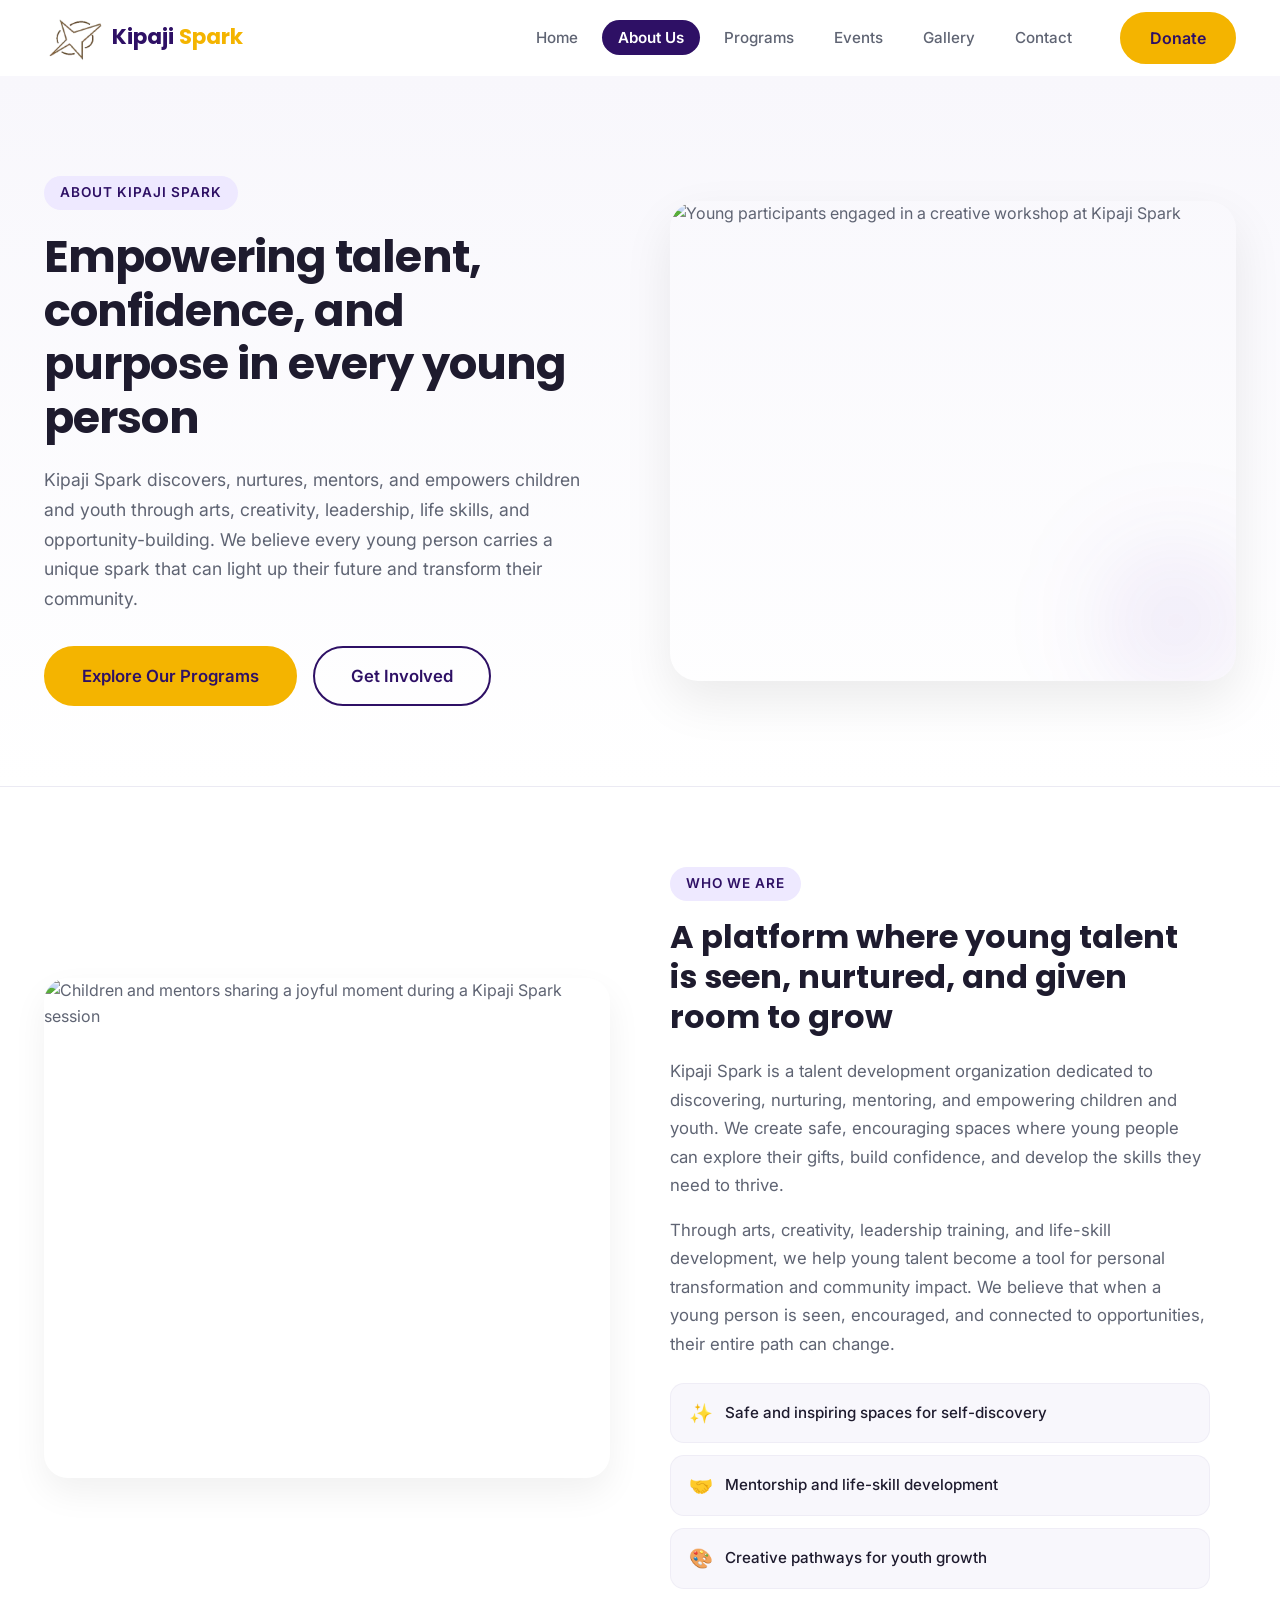
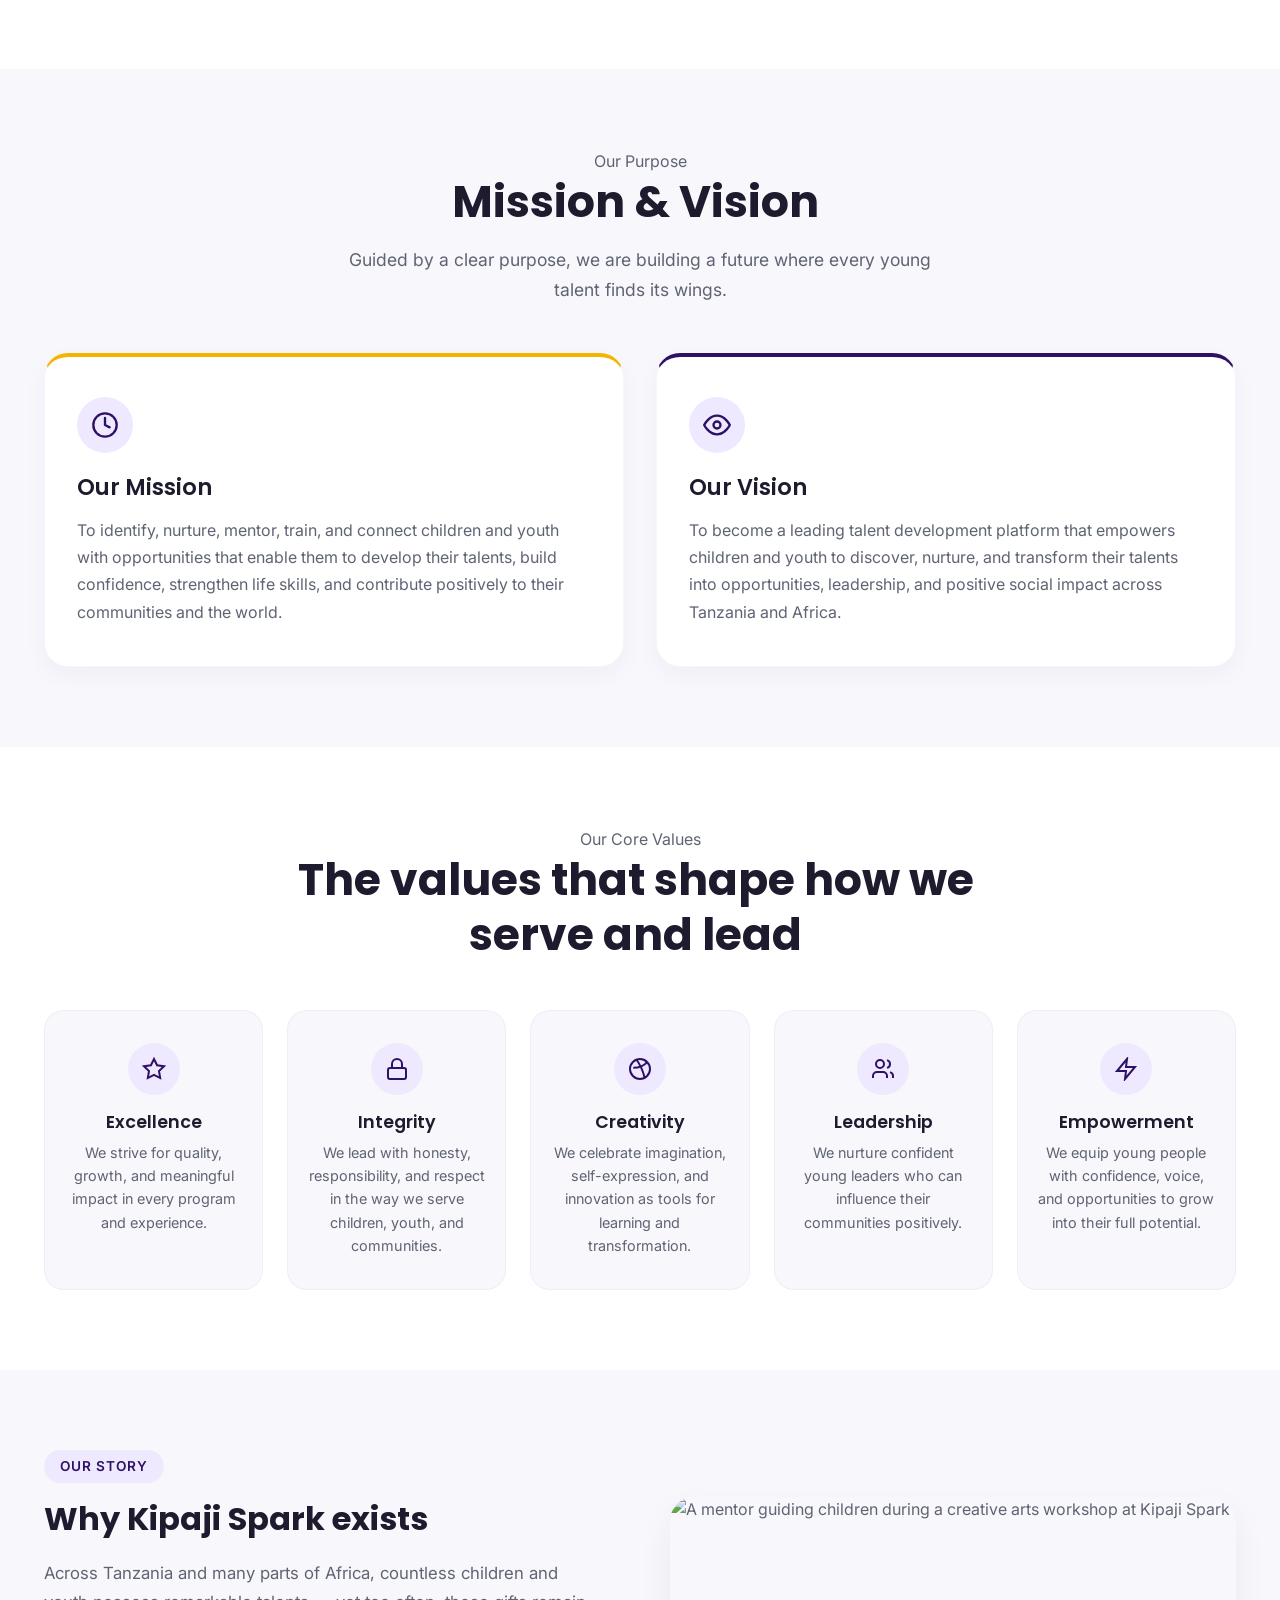
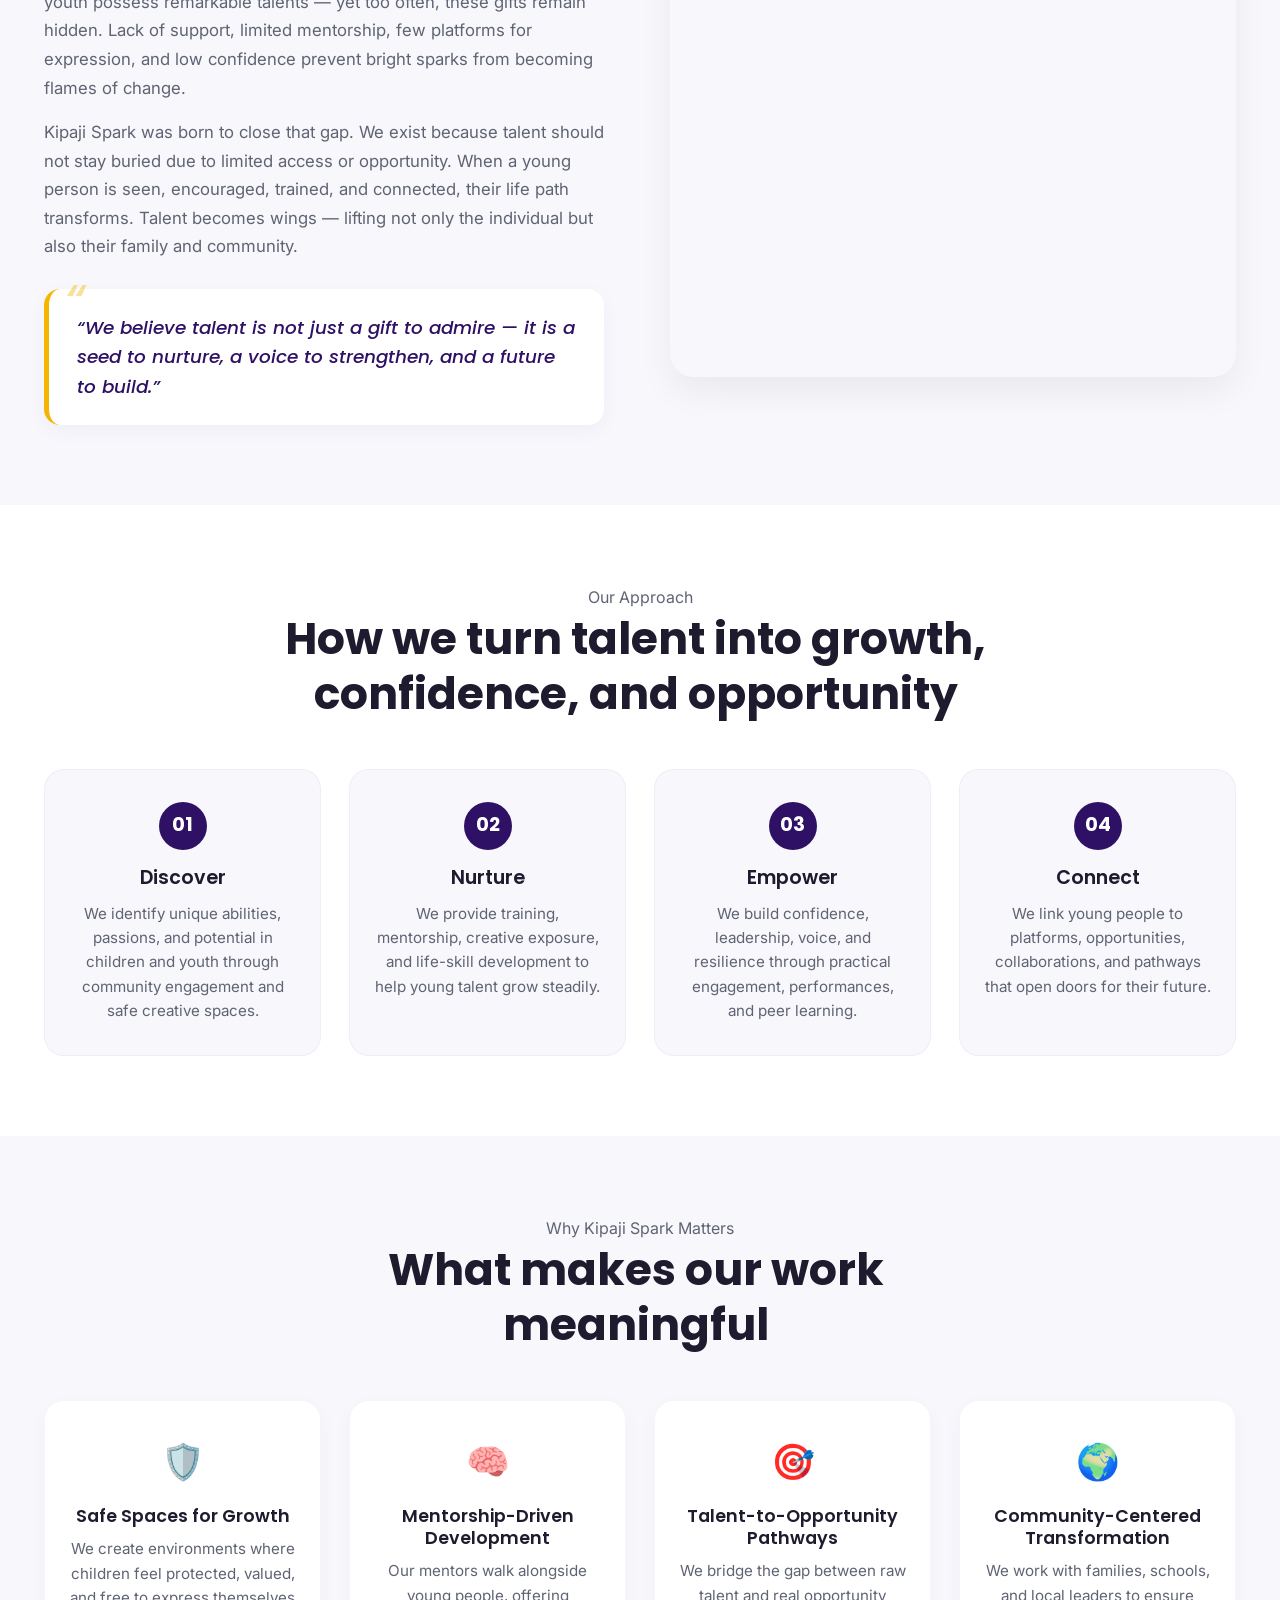
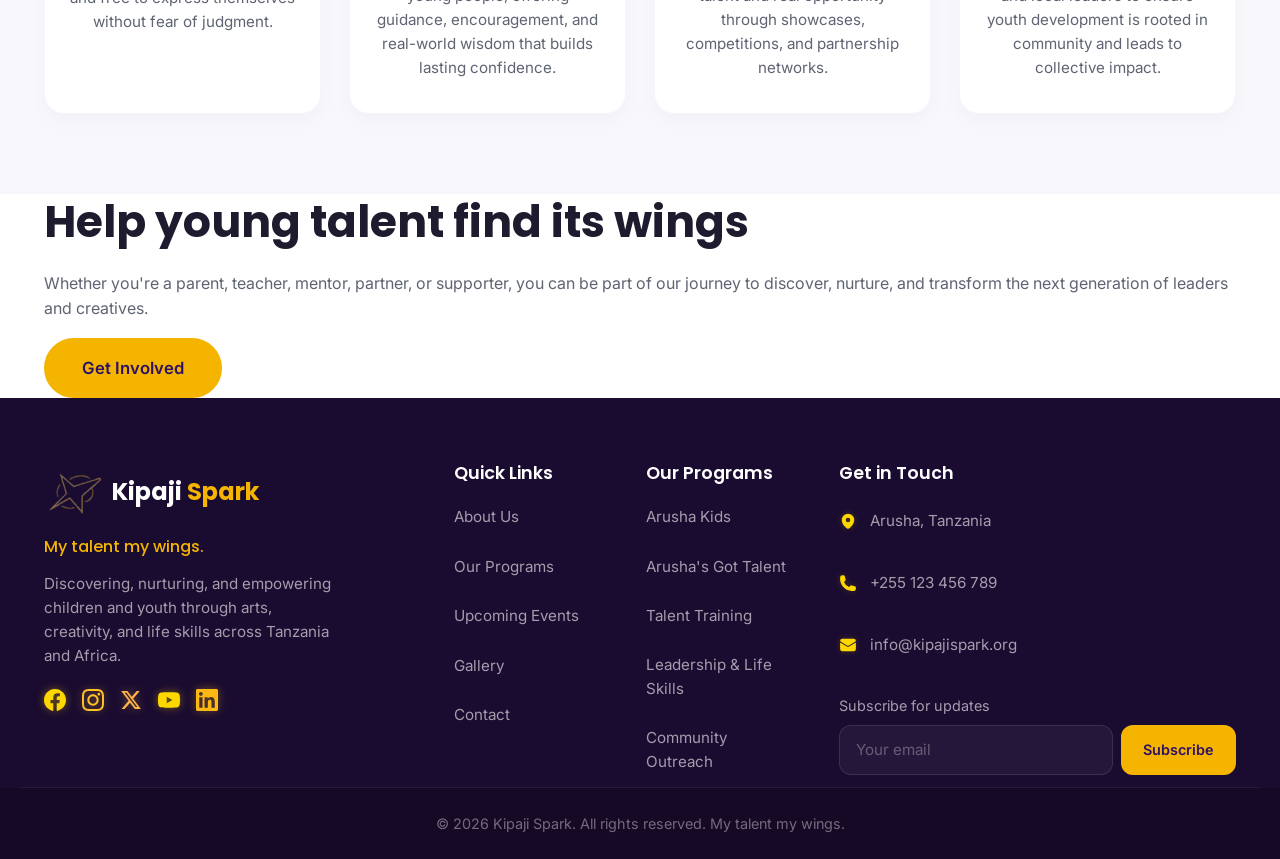
==== about.html @ 69ebe8b1 "All pages codes upload" ====
<!DOCTYPE html>
<html lang="en">
<head>
    <meta charset="UTF-8" />
    <meta name="viewport" content="width=device-width, initial-scale=1.0" />
    <title>About Kipaji Spark — Our Mission, Vision & Values</title>
    
    <!-- Google Fonts: Poppins & Inter -->
    <link rel="preconnect" href="https://fonts.googleapis.com" />
    <link rel="preconnect" href="https://fonts.gstatic.com" crossorigin />
    <link href="https://fonts.googleapis.com/css2?family=Inter:opsz,wght@14..32,400;14..32,500;14..32,600;14..32,700&family=Poppins:wght@400;500;600;700;800&display=swap" rel="stylesheet" />

    <!-- Main Global Styles -->
    <link rel="stylesheet" href="assets/css/style.css" />
    
    <!-- Page Specific Styles -->
    <link rel="stylesheet" href="assets/css/pages/about.css" />
    
    <!-- Responsive Styles -->
    <link rel="stylesheet" href="assets/css/responsive.css" />
</head>
<body>

    <!-- ============================================ -->
    <!-- HEADER / NAVIGATION (Shared System)           -->
    <!-- ============================================ -->
    <header class="site-header" id="site-header">
        <div class="container header-container">
            <div class="logo-wrapper">
                <a href="index.html" class="logo-link">
                    <img src="assets/images/logo/logo.png" alt="KIPAJI SPARK Logo" class="logo-icon">
                    <span class="logo-text">Kipaji <span class="logo-highlight">Spark</span></span>
                </a>
            </div>

            <nav class="main-nav" id="main-nav" aria-label="Main Navigation">
                <ul class="nav-list">
                    <li class="nav-item"><a href="index.html" class="nav-link">Home</a></li>
                    <li class="nav-item"><a href="about.html" class="nav-link active">About Us</a></li>
                    <li class="nav-item"><a href="programs.html" class="nav-link">Programs</a></li>
                    <li class="nav-item"><a href="events.html" class="nav-link">Events</a></li>
                    <li class="nav-item"><a href="gallery.html" class="nav-link">Gallery</a></li>
                    <li class="nav-item"><a href="contact.html" class="nav-link">Contact</a></li>
                </ul>
                <a href="donate.html" class="btn btn-primary btn-donate">Donate</a>
            </nav>

            <button class="hamburger-menu" id="hamburger-menu" aria-label="Toggle navigation menu" aria-expanded="false">
                <span></span>
                <span></span>
                <span></span>
            </button>
        </div>
    </header>

    <main>
        <!-- ============================================ -->
        <!-- 1) ABOUT PAGE HERO SECTION                    -->
        <!-- ============================================ -->
        <section class="page-hero about-hero">
            <div class="container">
                <div class="about-hero-grid">
                    <div class="about-hero-content reveal fade-up">
                        <span class="section-eyebrow">About Kipaji Spark</span>
                        <h1 class="section-title">Empowering talent, confidence, and purpose in every young person</h1>
                        <p class="section-desc">
                            Kipaji Spark discovers, nurtures, mentors, and empowers children and youth through arts, 
                            creativity, leadership, life skills, and opportunity-building. We believe every young person 
                            carries a unique spark that can light up their future and transform their community.
                        </p>
                        <div class="hero-actions">
                            <a href="programs.html" class="btn btn-primary btn-large">Explore Our Programs</a>
                            <a href="contact.html" class="btn btn-outline btn-large">Get Involved</a>
                        </div>
                    </div>
                    <div class="about-hero-image reveal fade-up">
                        <div class="about-hero-image-wrapper">
                            <img src="assets/images/about/about-hero.jpg" alt="Young participants engaged in a creative workshop at Kipaji Spark" />
                            <div class="deco-shape deco-purple-blob"></div>
                        </div>
                    </div>
                </div>
            </div>
        </section>

        <!-- ============================================ -->
        <!-- 2) WHO WE ARE / ABOUT OVERVIEW SECTION        -->
        <!-- ============================================ -->
        <section class="about-overview-section section">
            <div class="container">
                <div class="about-overview-grid">
                    <div class="about-overview-image reveal fade-left">
                        <img src="assets/images/about/about-story.jpg" alt="Children and mentors sharing a joyful moment during a Kipaji Spark session" />
                    </div>
                    <div class="about-overview-content reveal fade-right">
                        <span class="section-eyebrow">Who We Are</span>
                        <h2 class="section-title">A platform where young talent is seen, nurtured, and given room to grow</h2>
                        <p class="section-desc">
                            Kipaji Spark is a talent development organization dedicated to discovering, nurturing, mentoring, 
                            and empowering children and youth. We create safe, encouraging spaces where young people can explore 
                            their gifts, build confidence, and develop the skills they need to thrive.
                        </p>
                        <p class="section-desc">
                            Through arts, creativity, leadership training, and life-skill development, we help young talent 
                            become a tool for personal transformation and community impact. We believe that when a young person 
                            is seen, encouraged, and connected to opportunities, their entire path can change.
                        </p>
                        <div class="highlight-mini-list">
                            <div class="highlight-item">
                                <span class="highlight-icon">✨</span>
                                <span>Safe and inspiring spaces for self-discovery</span>
                            </div>
                            <div class="highlight-item">
                                <span class="highlight-icon">🤝</span>
                                <span>Mentorship and life-skill development</span>
                            </div>
                            <div class="highlight-item">
                                <span class="highlight-icon">🎨</span>
                                <span>Creative pathways for youth growth</span>
                            </div>
                        </div>
                    </div>
                </div>
            </div>
        </section>

        <!-- ============================================ -->
        <!-- 3) MISSION + VISION SECTION                   -->
        <!-- ============================================ -->
        <section class="mission-vision-section section bg-light">
            <div class="container">
                <div class="section-header centered reveal fade-up">
                    <span class="section-eyebrow">Our Purpose</span>
                    <h2 class="section-title">Mission & Vision</h2>
                    <p class="section-subtitle">Guided by a clear purpose, we are building a future where every young talent finds its wings.</p>
                </div>
                <div class="mission-vision-grid">
                    <div class="mv-card reveal fade-left">
                        <div class="mv-icon-wrapper">
                            <svg class="mv-icon" viewBox="0 0 24 24" fill="none" stroke="currentColor" stroke-width="2" stroke-linecap="round" stroke-linejoin="round"><circle cx="12" cy="12" r="10"/><path d="M12 6v6l4 2"/></svg>
                        </div>
                        <h3 class="mv-title">Our Mission</h3>
                        <p class="mv-desc">
                            To identify, nurture, mentor, train, and connect children and youth with opportunities that enable them 
                            to develop their talents, build confidence, strengthen life skills, and contribute positively to their 
                            communities and the world.
                        </p>
                    </div>
                    <div class="mv-card reveal fade-right">
                        <div class="mv-icon-wrapper">
                            <svg class="mv-icon" viewBox="0 0 24 24" fill="none" stroke="currentColor" stroke-width="2" stroke-linecap="round" stroke-linejoin="round"><path d="M1 12s4-8 11-8 11 8 11 8-4 8-11 8-11-8-11-8z"/><circle cx="12" cy="12" r="3"/></svg>
                        </div>
                        <h3 class="mv-title">Our Vision</h3>
                        <p class="mv-desc">
                            To become a leading talent development platform that empowers children and youth to discover, nurture, 
                            and transform their talents into opportunities, leadership, and positive social impact across Tanzania 
                            and Africa.
                        </p>
                    </div>
                </div>
            </div>
        </section>

        <!-- ============================================ -->
        <!-- 4) VALUES SECTION                             -->
        <!-- ============================================ -->
        <section class="values-section section">
            <div class="container">
                <div class="section-header centered reveal fade-up">
                    <span class="section-eyebrow">Our Core Values</span>
                    <h2 class="section-title">The values that shape how we serve and lead</h2>
                </div>
                <div class="values-grid-about">
                    <div class="value-card-about reveal zoom-in">
                        <div class="value-icon-wrap">
                            <svg class="value-svg" viewBox="0 0 24 24" fill="none" stroke="currentColor" stroke-width="2"><polygon points="12 2 15.09 8.26 22 9.27 17 14.14 18.18 21.02 12 17.77 5.82 21.02 7 14.14 2 9.27 8.91 8.26 12 2"/></svg>
                        </div>
                        <h4>Excellence</h4>
                        <p>We strive for quality, growth, and meaningful impact in every program and experience.</p>
                    </div>
                    <div class="value-card-about reveal zoom-in">
                        <div class="value-icon-wrap">
                            <svg class="value-svg" viewBox="0 0 24 24" fill="none" stroke="currentColor" stroke-width="2"><rect x="3" y="11" width="18" height="11" rx="2" ry="2"/><path d="M7 11V7a5 5 0 0 1 10 0v4"/></svg>
                        </div>
                        <h4>Integrity</h4>
                        <p>We lead with honesty, responsibility, and respect in the way we serve children, youth, and communities.</p>
                    </div>
                    <div class="value-card-about reveal zoom-in">
                        <div class="value-icon-wrap">
                            <svg class="value-svg" viewBox="0 0 24 24" fill="none" stroke="currentColor" stroke-width="2"><circle cx="12" cy="12" r="10"/><path d="M8.56 2.75c4.37 6.03 6.02 9.42 8.03 17.72m2.54-15.38c-3.72 4.35-8.94 5.66-13.88 5.66"/></svg>
                        </div>
                        <h4>Creativity</h4>
                        <p>We celebrate imagination, self-expression, and innovation as tools for learning and transformation.</p>
                    </div>
                    <div class="value-card-about reveal zoom-in">
                        <div class="value-icon-wrap">
                            <svg class="value-svg" viewBox="0 0 24 24" fill="none" stroke="currentColor" stroke-width="2"><path d="M16 21v-2a4 4 0 0 0-4-4H6a4 4 0 0 0-4 4v2"/><circle cx="9" cy="7" r="4"/><path d="M22 21v-2a4 4 0 0 0-3-3.87"/><path d="M16 3.13a4 4 0 0 1 0 7.75"/></svg>
                        </div>
                        <h4>Leadership</h4>
                        <p>We nurture confident young leaders who can influence their communities positively.</p>
                    </div>
                    <div class="value-card-about reveal zoom-in">
                        <div class="value-icon-wrap">
                            <svg class="value-svg" viewBox="0 0 24 24" fill="none" stroke="currentColor" stroke-width="2"><path d="M13 2L3 14h9l-1 8 10-12h-9l1-8z"/></svg>
                        </div>
                        <h4>Empowerment</h4>
                        <p>We equip young people with confidence, voice, and opportunities to grow into their full potential.</p>
                    </div>
                </div>
            </div>
        </section>

        <!-- ============================================ -->
        <!-- 5) OUR STORY / WHY WE EXIST SECTION           -->
        <!-- ============================================ -->
        <section class="story-section section bg-light">
            <div class="container">
                <div class="story-grid">
                    <div class="story-content reveal fade-left">
                        <span class="section-eyebrow">Our Story</span>
                        <h2 class="section-title">Why Kipaji Spark exists</h2>
                        <p class="section-desc">
                            Across Tanzania and many parts of Africa, countless children and youth possess remarkable talents — 
                            yet too often, these gifts remain hidden. Lack of support, limited mentorship, few platforms for expression, 
                            and low confidence prevent bright sparks from becoming flames of change.
                        </p>
                        <p class="section-desc">
                            Kipaji Spark was born to close that gap. We exist because talent should not stay buried due to limited 
                            access or opportunity. When a young person is seen, encouraged, trained, and connected, their life path 
                            transforms. Talent becomes wings — lifting not only the individual but also their family and community.
                        </p>
                        <blockquote class="story-quote">
                            “We believe talent is not just a gift to admire — it is a seed to nurture, a voice to strengthen, and a future to build.”
                        </blockquote>
                    </div>
                    <div class="story-image reveal fade-right">
                        <img src="assets/images/about/about-workshop.jpg" alt="A mentor guiding children during a creative arts workshop at Kipaji Spark" />
                    </div>
                </div>
            </div>
        </section>

        <!-- ============================================ -->
        <!-- 6) APPROACH / HOW KIPAJI SPARK WORKS SECTION  -->
        <!-- ============================================ -->
        <section class="approach-section section">
            <div class="container">
                <div class="section-header centered reveal fade-up">
                    <span class="section-eyebrow">Our Approach</span>
                    <h2 class="section-title">How we turn talent into growth, confidence, and opportunity</h2>
                </div>
                <div class="approach-grid">
                    <div class="approach-card reveal fade-up">
                        <div class="approach-number">01</div>
                        <h4>Discover</h4>
                        <p>We identify unique abilities, passions, and potential in children and youth through community engagement and safe creative spaces.</p>
                    </div>
                    <div class="approach-card reveal fade-up">
                        <div class="approach-number">02</div>
                        <h4>Nurture</h4>
                        <p>We provide training, mentorship, creative exposure, and life-skill development to help young talent grow steadily.</p>
                    </div>
                    <div class="approach-card reveal fade-up">
                        <div class="approach-number">03</div>
                        <h4>Empower</h4>
                        <p>We build confidence, leadership, voice, and resilience through practical engagement, performances, and peer learning.</p>
                    </div>
                    <div class="approach-card reveal fade-up">
                        <div class="approach-number">04</div>
                        <h4>Connect</h4>
                        <p>We link young people to platforms, opportunities, collaborations, and pathways that open doors for their future.</p>
                    </div>
                </div>
            </div>
        </section>

        <!-- ============================================ -->
        <!-- 7) IMPACT / WHAT MAKES US DIFFERENT SECTION   -->
        <!-- ============================================ -->
        <section class="impact-different-section section bg-light">
            <div class="container">
                <div class="section-header centered reveal fade-up">
                    <span class="section-eyebrow">Why Kipaji Spark Matters</span>
                    <h2 class="section-title">What makes our work meaningful</h2>
                </div>
                <div class="impact-pillars-grid">
                    <div class="impact-pillar reveal fade-up">
                        <div class="pillar-icon">🛡️</div>
                        <h4>Safe Spaces for Growth</h4>
                        <p>We create environments where children feel protected, valued, and free to express themselves without fear of judgment.</p>
                    </div>
                    <div class="impact-pillar reveal fade-up">
                        <div class="pillar-icon">🧠</div>
                        <h4>Mentorship-Driven Development</h4>
                        <p>Our mentors walk alongside young people, offering guidance, encouragement, and real-world wisdom that builds lasting confidence.</p>
                    </div>
                    <div class="impact-pillar reveal fade-up">
                        <div class="pillar-icon">🎯</div>
                        <h4>Talent-to-Opportunity Pathways</h4>
                        <p>We bridge the gap between raw talent and real opportunity through showcases, competitions, and partnership networks.</p>
                    </div>
                    <div class="impact-pillar reveal fade-up">
                        <div class="pillar-icon">🌍</div>
                        <h4>Community-Centered Transformation</h4>
                        <p>We work with families, schools, and local leaders to ensure youth development is rooted in community and leads to collective impact.</p>
                    </div>
                </div>
            </div>
        </section>

        <!-- ============================================ -->
        <!-- 8) CTA BANNER SECTION (Shared System)         -->
        <!-- ============================================ -->
        <section class="cta-banner-section">
            <div class="container cta-banner-container reveal fade-up">
                <div class="cta-banner-content">
                    <h2 class="cta-banner-title">Help young talent find its wings</h2>
                    <p class="cta-banner-desc">
                        Whether you're a parent, teacher, mentor, partner, or supporter, you can be part of our journey 
                        to discover, nurture, and transform the next generation of leaders and creatives.
                    </p>
                    <div class="cta-banner-actions">
                        <a href="contact.html" class="btn btn-primary btn-large">Get Involved</a>
                        <a href="contact.html" class="btn btn-outline-light btn-large">Contact Us</a>
                    </div>
                </div>
            </div>
        </section>
    </main>

    <!-- ============================================ -->
    <!-- FOOTER (Shared System, identical to Home)     -->
    <!-- ============================================ -->
    <footer class="site-footer">
        <div class="container footer-container">
            <div class="footer-column footer-brand">
                <div class="footer-logo">
                    <img src="assets/images/logo/logo.png" alt="KIPAJI SPARK Logo" class="logo-icon">
                    <span class="logo-text">Kipaji <span class="logo-highlight">Spark</span></span>
                </div>
                <p class="footer-tagline">My talent my wings.</p>
                <p class="footer-desc">Discovering, nurturing, and empowering children and youth through arts, creativity, and life skills across Tanzania and Africa.</p>
                <div class="footer-socials">
                    <a href="https://facebook.com/kipajispark" target="_blank" rel="noopener noreferrer" aria-label="Follow KIPAJI SPARK on Facebook" class="social-link">
                        <svg xmlns="http://www.w3.org/2000/svg" viewBox="0 0 24 24" fill="currentColor" class="social-icon"><path d="M24 12.073c0-6.627-5.373-12-12-12s-12 5.373-12 12c0 5.99 4.388 10.954 10.125 11.854v-8.385H7.078v-3.47h3.047V9.43c0-3.007 1.792-4.669 4.533-4.669 1.312 0 2.686.235 2.686.235v2.953H15.83c-1.491 0-1.956.925-1.956 1.874v2.25h3.328l-.532 3.47h-2.796v8.385C19.612 23.027 24 18.062 24 12.073z"/></svg>
                    </a>
                    <a href="https://instagram.com/kipajispark" target="_blank" rel="noopener noreferrer" aria-label="Follow KIPAJI SPARK on Instagram" class="social-link">
                        <svg xmlns="http://www.w3.org/2000/svg" viewBox="0 0 24 24" fill="currentColor" class="social-icon"><path d="M12 2.163c3.204 0 3.584.012 4.85.07 3.252.148 4.771 1.691 4.919 4.919.058 1.265.069 1.645.069 4.849 0 3.205-.012 3.584-.069 4.849-.149 3.225-1.664 4.771-4.919 4.919-1.266.058-1.644.07-4.85.07-3.204 0-3.584-.012-4.849-.07-3.26-.149-4.771-1.699-4.919-4.92-.058-1.265-.07-1.644-.07-4.849 0-3.204.013-3.583.07-4.849.149-3.227 1.664-4.771 4.919-4.919 1.266-.057 1.645-.069 4.849-.069zm0-2.163c-3.259 0-3.667.014-4.947.072-4.358.2-6.78 2.618-6.98 6.98-.059 1.281-.073 1.689-.073 4.948 0 3.259.014 3.668.072 4.948.2 4.358 2.618 6.78 6.98 6.98 1.281.058 1.689.072 4.948.072 3.259 0 3.668-.014 4.948-.072 4.354-.2 6.782-2.618 6.979-6.98.059-1.28.073-1.689.073-4.948 0-3.259-.014-3.667-.072-4.947-.196-4.354-2.617-6.78-6.979-6.98-1.281-.059-1.69-.073-4.949-.073zm0 5.838c-3.403 0-6.162 2.759-6.162 6.162s2.759 6.163 6.162 6.163 6.162-2.759 6.162-6.163c0-3.403-2.759-6.162-6.162-6.162zm0 10.162c-2.209 0-4-1.79-4-4 0-2.209 1.791-4 4-4s4 1.791 4 4c0 2.21-1.791 4-4 4zm6.406-11.845c-.796 0-1.441.645-1.441 1.44s.645 1.44 1.441 1.44c.795 0 1.439-.645 1.439-1.44s-.644-1.44-1.439-1.44z"/></svg>
                    </a>
                    <a href="https://twitter.com/kipajispark" target="_blank" rel="noopener noreferrer" aria-label="Follow KIPAJI SPARK on Twitter" class="social-link">
                        <svg xmlns="http://www.w3.org/2000/svg" viewBox="0 0 24 24" fill="currentColor" class="social-icon"><path d="M18.244 2.25h3.308l-7.227 8.26 8.502 11.24H16.17l-5.214-6.817L4.99 21.75H1.68l7.73-8.835L1.254 2.25H8.08l4.713 6.231zm-1.161 17.52h1.833L7.084 4.126H5.117z"/></svg>
                    </a>
                    <a href="https://youtube.com/@kipajispark" target="_blank" rel="noopener noreferrer" aria-label="Subscribe to KIPAJI SPARK on YouTube" class="social-link">
                        <svg xmlns="http://www.w3.org/2000/svg" viewBox="0 0 24 24" fill="currentColor" class="social-icon"><path d="M23.498 6.186a3.016 3.016 0 0 0-2.122-2.136C19.505 3.545 12 3.545 12 3.545s-7.505 0-9.377.505A3.017 3.017 0 0 0 .502 6.186C0 8.07 0 12 0 12s0 3.93.502 5.814a3.016 3.016 0 0 0 2.122 2.136c1.871.505 9.376.505 9.376.505s7.505 0 9.377-.505a3.015 3.015 0 0 0 2.122-2.136C24 15.93 24 12 24 12s0-3.93-.502-5.814zM9.545 15.568V8.432L15.818 12l-6.273 3.568z"/></svg>
                    </a>
                    <a href="https://linkedin.com/company/kipajispark" target="_blank" rel="noopener noreferrer" aria-label="Follow KIPAJI SPARK on LinkedIn" class="social-link">
                        <svg xmlns="http://www.w3.org/2000/svg" viewBox="0 0 24 24" fill="currentColor" class="social-icon"><path d="M20.447 20.452h-3.554v-5.569c0-1.328-.027-3.037-1.852-3.037-1.853 0-2.136 1.445-2.136 2.939v5.667H9.351V9h3.414v1.561h.046c.477-.9 1.637-1.85 3.37-1.85 3.601 0 4.267 2.37 4.267 5.455v6.286zM5.337 7.433c-1.144 0-2.063-.926-2.063-2.065 0-1.138.92-2.063 2.063-2.063 1.14 0 2.064.925 2.064 2.063 0 1.139-.925 2.065-2.064 2.065zm1.782 13.019H3.555V9h3.564v11.452zM22.225 0H1.771C.792 0 0 .774 0 1.729v20.542C0 23.227.792 24 1.771 24h20.451C23.2 24 24 23.227 24 22.271V1.729C24 .774 23.2 0 22.222 0h.003z"/></svg>
                    </a>
                </div>
            </div>

            <div class="footer-column">
                <h4 class="footer-heading">Quick Links</h4>
                <ul class="footer-links">
                    <li><a href="about.html">About Us</a></li>
                    <li><a href="programs.html">Our Programs</a></li>
                    <li><a href="events.html">Upcoming Events</a></li>
                    <li><a href="gallery.html">Gallery</a></li>
                    <li><a href="contact.html">Contact</a></li>
                </ul>
            </div>

            <div class="footer-column">
                <h4 class="footer-heading">Our Programs</h4>
                <ul class="footer-links">
                    <li><a href="programs.html">Arusha Kids</a></li>
                    <li><a href="programs.html">Arusha's Got Talent</a></li>
                    <li><a href="programs.html">Talent Training</a></li>
                    <li><a href="programs.html">Leadership &amp; Life Skills</a></li>
                    <li><a href="programs.html">Community Outreach</a></li>
                </ul>
            </div>

            <div class="footer-column">
                <h4 class="footer-heading">Get in Touch</h4>
                <ul class="footer-contact">
                    <li>
                        <svg xmlns="http://www.w3.org/2000/svg" viewBox="0 0 24 24" fill="currentColor" class="contact-icon"><path fill-rule="evenodd" d="m11.54 22.351.07.04.028.016a.76.76 0 0 0 .723 0l.028-.015.071-.041a16.975 16.975 0 0 0 1.144-.742 19.58 19.58 0 0 0 2.683-2.282c1.944-1.99 3.963-4.98 3.963-8.827a8.25 8.25 0 0 0-16.5 0c0 3.846 2.02 6.837 3.963 8.827a19.58 19.58 0 0 0 2.682 2.282 16.975 16.975 0 0 0 1.145.742ZM12 13.5a3 3 0 1 0 0-6 3 3 0 0 0 0 6Z" clip-rule="evenodd" /></svg>
                        <span>Arusha, Tanzania</span>
                    </li>
                    <li>
                        <svg xmlns="http://www.w3.org/2000/svg" viewBox="0 0 24 24" fill="currentColor" class="contact-icon"><path fill-rule="evenodd" d="M1.5 4.5a3 3 0 0 1 3-3h1.372c.86 0 1.61.586 1.819 1.42l1.105 4.423a1.875 1.875 0 0 1-.694 1.955l-1.293.97c-.135.101-.164.249-.126.352a11.285 11.285 0 0 0 6.697 6.697c.103.038.25.009.352-.126l.97-1.293a1.875 1.875 0 0 1 1.955-.694l4.423 1.105c.834.209 1.42.959 1.42 1.82V19.5a3 3 0 0 1-3 3h-2.25C8.552 22.5 1.5 15.448 1.5 6.75V4.5Z" clip-rule="evenodd" /></svg>
                        <span>+255 123 456 789</span>
                    </li>
                    <li>
                        <svg xmlns="http://www.w3.org/2000/svg" viewBox="0 0 24 24" fill="currentColor" class="contact-icon"><path d="M1.5 8.67v8.58a3 3 0 0 0 3 3h15a3 3 0 0 0 3-3V8.67l-8.928 5.493a3 3 0 0 1-3.144 0L1.5 8.67Z" /><path d="M22.5 6.908V6.75a3 3 0 0 0-3-3h-15a3 3 0 0 0-3 3v.158l9.714 5.978a1.5 1.5 0 0 0 1.572 0L22.5 6.908Z" /></svg>
                        <span>info@kipajispark.org</span>
                    </li>
                </ul>
                <div class="footer-newsletter">
                    <label for="newsletter-email">Subscribe for updates</label>
                    <div class="newsletter-form">
                        <input type="email" id="newsletter-email" placeholder="Your email" />
                        <button type="submit" class="btn btn-primary">Subscribe</button>
                    </div>
                </div>
            </div>
        </div>
        <div class="footer-bottom">
            <div class="container">
                <p>&copy; 2026 Kipaji Spark. All rights reserved. My talent my wings.</p>
            </div>
        </div>
    </footer>

    <!-- ============================================ -->
    <!-- JAVASCRIPT                                    -->
    <!-- ============================================ -->
    <script src="assets/js/main.js"></script>
    <script src="assets/js/animations.js"></script>
</body>
</html>
---- assets/css/style.css ----
/* ==========================================================
   assets/css/style.css
   Kipaji Spark — Global Design System & Shared Foundation
   ========================================================== */

/* ------------------------------------------------
   1. Reset / Base
   ------------------------------------------------ */
*,
*::before,
*::after {
    box-sizing: border-box;
    margin: 0;
    padding: 0;
}

html {
    scroll-behavior: smooth;
    -webkit-text-size-adjust: 100%;
}

body {
    font-family: 'Inter', -apple-system, BlinkMacSystemFont, 'Segoe UI', Roboto, sans-serif;
    color: #5F6473;
    background-color: #FFFFFF;
    line-height: 1.6;
    overflow-x: hidden;
    -webkit-font-smoothing: antialiased;
    -moz-osx-font-smoothing: grayscale;
}

img {
    max-width: 100%;
    height: auto;
    display: block;
}

a {
    color: #2E1065;
    text-decoration: none;
    transition: color 0.3s ease;
}

ul,
ol {
    list-style: none;
    padding: 0;
    margin: 0;
}

button {
    font-family: inherit;
    cursor: pointer;
    border: none;
    background: none;
    font-size: inherit;
    padding: 0;
    margin: 0;
}

input,
textarea,
select,
button {
    font-family: inherit;
    font-size: inherit;
    line-height: inherit;
}

/* ------------------------------------------------
   2. Root Variables (Color System)
   ------------------------------------------------ */
:root {
    /* Brand Colors */
    --color-primary: #2E1065;
    --color-secondary: #5B21B6;
    --color-dark-purple: #1F0B46;
    --color-gold: #F4B400;
    --color-gold-bright: #F5B301;
    --color-white: #FFFFFF;
    --color-off-white: #F8F7FC;
    --color-soft-lavender: #EEE9FF;
    --color-border-light: #E9E3F7;

    /* Typography Colors */
    --color-heading: #1E1B2E;
    --color-body: #5F6473;
    --color-muted: #8A8FA3;

    /* Shadows */
    --shadow-sm: 0 2px 8px rgba(46, 16, 101, 0.04);
    --shadow-md: 0 6px 20px rgba(46, 16, 101, 0.06);
    --shadow-lg: 0 12px 40px rgba(46, 16, 101, 0.10);

    /* Border Radius */
    --radius-sm: 8px;
    --radius-md: 12px;
    --radius-lg: 20px;
    --radius-pill: 50px;

    /* Transitions */
    --transition-fast: 0.2s ease;
    --transition-base: 0.3s ease;
    --transition-slow: 0.4s ease;

    /* Spacing & Layout */
    --container-max: 1240px;
    --container-padding: 24px;
    --section-padding: 80px;
    --header-height: 76px;
    --header-height-scrolled: 64px;
}

/* ------------------------------------------------
   3. Typography
   ------------------------------------------------ */
h1,
h2,
h3,
h4,
h5,
h6 {
    font-family: 'Poppins', -apple-system, BlinkMacSystemFont, sans-serif;
    color: var(--color-heading);
    font-weight: 600;
    line-height: 1.25;
    margin-bottom: 0.5em;
}

h1 {
    font-size: clamp(2.5rem, 5vw, 3.5rem);
    font-weight: 700;
    letter-spacing: -0.02em;
}

h2 {
    font-size: clamp(2rem, 3.5vw, 2.75rem);
    font-weight: 700;
}

h3 {
    font-size: clamp(1.25rem, 2vw, 1.5rem);
    font-weight: 600;
}

h4 {
    font-size: 1.15rem;
    font-weight: 600;
}

h5 {
    font-size: 1rem;
    font-weight: 600;
}

h6 {
    font-size: 0.9rem;
    font-weight: 600;
    text-transform: uppercase;
    letter-spacing: 1px;
}

p {
    margin-bottom: 1rem;
    color: var(--color-body);
}

small,
.text-small {
    font-size: 0.875rem;
    color: var(--color-muted);
}

/* ------------------------------------------------
   4. Layout Utilities
   ------------------------------------------------ */
.container {
    max-width: var(--container-max);
    margin: 0 auto;
    padding: 0 var(--container-padding);
}

.section {
    padding: var(--section-padding) 0;
}

.section-sm {
    padding: calc(var(--section-padding) / 2) 0;
}

.section-lg {
    padding: calc(var(--section-padding) * 1.5) 0;
}

/* Grid System */
.grid {
    display: grid;
    gap: 30px;
}

.grid-2 {
    display: grid;
    grid-template-columns: repeat(2, 1fr);
    gap: 40px;
}

.grid-3 {
    display: grid;
    grid-template-columns: repeat(3, 1fr);
    gap: 30px;
}

.grid-4 {
    display: grid;
    grid-template-columns: repeat(4, 1fr);
    gap: 24px;
}

.flex-center {
    display: flex;
    align-items: center;
    justify-content: center;
}

.flex-between {
    display: flex;
    align-items: center;
    justify-content: space-between;
}

/* Text Alignment */
.text-center {
    text-align: center;
}

.text-left {
    text-align: left;
}

.text-white {
    color: var(--color-white) !important;
}

.text-gold {
    color: var(--color-gold) !important;
}

/* Background Utilities */
.bg-light {
    background-color: var(--color-off-white);
}

.bg-dark {
    background-color: var(--color-dark-purple);
}

.bg-lavender {
    background-color: var(--color-soft-lavender);
}

/* Spacing Utilities */
.mb-0 {
    margin-bottom: 0 !important;
}
.mb-1 {
    margin-bottom: 0.5rem !important;
}
.mb-2 {
    margin-bottom: 1rem !important;
}
.mb-3 {
    margin-bottom: 1.5rem !important;
}
.mb-4 {
    margin-bottom: 2rem !important;
}
.mb-5 {
    margin-bottom: 3rem !important;
}
.mt-0 {
    margin-top: 0 !important;
}
.mt-2 {
    margin-top: 1rem !important;
}
.mt-4 {
    margin-top: 2rem !important;
}

/* Borders & Shadows */
.rounded-lg {
    border-radius: var(--radius-lg);
}
.rounded-pill {
    border-radius: var(--radius-pill);
}
.shadow-sm {
    box-shadow: var(--shadow-sm);
}
.shadow-md {
    box-shadow: var(--shadow-md);
}
.shadow-lg {
    box-shadow: var(--shadow-lg);
}

/* Hide / Accessibility */
.hidden {
    display: none !important;
}
.visually-hidden {
    position: absolute;
    width: 1px;
    height: 1px;
    padding: 0;
    margin: -1px;
    overflow: hidden;
    clip: rect(0, 0, 0, 0);
    white-space: nowrap;
    border: 0;
}

/* ------------------------------------------------
   5. Section Headers (Reusable)
   ------------------------------------------------ */
.section-header {
    margin-bottom: 48px;
}

.section-header.centered {
    text-align: center;
    max-width: 720px;
    margin-left: auto;
    margin-right: auto;
}

.section-label {
    display: inline-block;
    font-family: 'Inter', sans-serif;
    font-weight: 600;
    font-size: 0.85rem;
    text-transform: uppercase;
    letter-spacing: 1px;
    color: var(--color-primary);
    background: var(--color-soft-lavender);
    padding: 6px 16px;
    border-radius: var(--radius-pill);
    margin-bottom: 16px;
}

.section-title {
    font-size: clamp(2rem, 3.5vw, 2.75rem);
    font-weight: 700;
    margin-bottom: 16px;
}

.section-subtitle {
    font-size: 1.1rem;
    line-height: 1.7;
    color: var(--color-body);
    max-width: 600px;
    margin-bottom: 0;
}

.section-header.centered .section-subtitle {
    margin-left: auto;
    margin-right: auto;
}

/* ------------------------------------------------
   6. Buttons
   ------------------------------------------------ */
.btn {
    display: inline-flex;
    align-items: center;
    justify-content: center;
    gap: 8px;
    padding: 14px 28px;
    border-radius: var(--radius-pill);
    font-family: 'Inter', sans-serif;
    font-weight: 600;
    font-size: 1rem;
    line-height: 1;
    text-align: center;
    transition: all var(--transition-base);
    border: 2px solid transparent;
    min-height: 52px;
    text-decoration: none;
}

.btn:focus-visible {
    outline: 3px solid var(--color-primary);
    outline-offset: 2px;
}

.btn-primary {
    background: var(--color-gold);
    color: var(--color-primary);
    border-color: var(--color-gold);
}

.btn-primary:hover {
    background: var(--color-gold-bright);
    border-color: var(--color-gold-bright);
    transform: translateY(-2px);
    box-shadow: 0 8px 24px rgba(244, 180, 0, 0.3);
}

.btn-secondary {
    background: var(--color-primary);
    color: var(--color-white);
    border-color: var(--color-primary);
}

.btn-secondary:hover {
    background: var(--color-secondary);
    border-color: var(--color-secondary);
    transform: translateY(-2px);
    box-shadow: 0 8px 24px rgba(46, 16, 101, 0.25);
}

.btn-outline {
    background: transparent;
    color: var(--color-primary);
    border-color: var(--color-primary);
}

.btn-outline:hover {
    background: var(--color-primary);
    color: var(--color-white);
    transform: translateY(-2px);
    box-shadow: 0 8px 24px rgba(46, 16, 101, 0.15);
}

.btn-light {
    background: var(--color-white);
    color: var(--color-primary);
    border-color: var(--color-white);
}

.btn-light:hover {
    background: var(--color-off-white);
    border-color: var(--color-off-white);
    transform: translateY(-2px);
}

.btn-outline-light {
    background: transparent;
    color: var(--color-white);
    border-color: rgba(255, 255, 255, 0.3);
}

.btn-outline-light:hover {
    background: rgba(255, 255, 255, 0.08);
    border-color: var(--color-white);
    transform: translateY(-2px);
}

.btn-large {
    padding: 18px 36px;
    font-size: 1.05rem;
    min-height: 60px;
}

.btn-sm {
    padding: 10px 20px;
    font-size: 0.9rem;
    min-height: 40px;
}

.btn-block {
    width: 100%;
    justify-content: center;
}

/* ------------------------------------------------
   7. Shared Card System
   ------------------------------------------------ */
.card {
    background: var(--color-white);
    border-radius: var(--radius-lg);
    padding: 32px 28px;
    box-shadow: var(--shadow-sm);
    border: 1px solid rgba(46, 16, 101, 0.04);
    transition: all var(--transition-base);
}

.card:hover {
    transform: translateY(-6px);
    box-shadow: var(--shadow-lg);
}

.card-title {
    font-family: 'Poppins', sans-serif;
    font-weight: 600;
    font-size: 1.2rem;
    color: var(--color-heading);
    margin-bottom: 12px;
}

.card-text {
    font-size: 0.95rem;
    line-height: 1.6;
    color: var(--color-body);
    margin-bottom: 0;
}

/* ------------------------------------------------
   8. Header / Navigation System
   ------------------------------------------------ */
.site-header {
    position: sticky;
    top: 0;
    z-index: 1000;
    background: rgba(255, 255, 255, 0.92);
    backdrop-filter: blur(12px);
    -webkit-backdrop-filter: blur(12px);
    border-bottom: 1px solid transparent;
    height: var(--header-height);
    transition: height var(--transition-base), box-shadow var(--transition-base), background var(--transition-base);
}

.site-header.scrolled {
    height: var(--header-height-scrolled);
    box-shadow: var(--shadow-sm);
    border-bottom-color: var(--color-border-light);
    background: rgba(255, 255, 255, 0.98);
}

.header-container {
    display: flex;
    align-items: center;
    justify-content: space-between;
    height: 100%;
    max-width: var(--container-max);
    margin: 0 auto;
    padding: 0 var(--container-padding);
}

/* Logo */
.logo-wrapper .logo-link {
    display: flex;
    align-items: center;
    gap: 8px;
    text-decoration: none;
}

.logo-icon {
    font-size: 1.4rem;
    line-height: 1;
}

.logo-text {
    font-family: 'Poppins', sans-serif;
    font-weight: 700;
    font-size: 1.35rem;
    color: var(--color-primary);
}

.logo-highlight {
    color: var(--color-gold);
}

/* Navigation */
.main-nav {
    display: flex;
    align-items: center;
    gap: 32px;
}

.nav-list {
    display: flex;
    align-items: center;
    gap: 8px;
}

.nav-link {
    padding: 8px 16px;
    font-family: 'Inter', sans-serif;
    font-weight: 500;
    font-size: 0.95rem;
    color: var(--color-body);
    border-radius: var(--radius-pill);
    transition: all var(--transition-fast);
    text-decoration: none;
}

.nav-link:hover {
    color: var(--color-primary);
    background: var(--color-soft-lavender);
}

.nav-link.active {
    color: var(--color-white);
    background: var(--color-primary);
    font-weight: 600;
}

/* Hamburger Menu */
.hamburger-menu {
    display: none;
    flex-direction: column;
    gap: 5px;
    padding: 8px;
    background: transparent;
    border: none;
    cursor: pointer;
    z-index: 1001;
}

.hamburger-menu span {
    display: block;
    width: 24px;
    height: 3px;
    background: var(--color-heading);
    border-radius: 2px;
    transition: all var(--transition-base);
    transform-origin: center;
}

.hamburger-menu.open span:nth-child(1) {
    transform: rotate(45deg) translate(5px, 6px);
}
.hamburger-menu.open span:nth-child(2) {
    opacity: 0;
    transform: scaleX(0);
}
.hamburger-menu.open span:nth-child(3) {
    transform: rotate(-45deg) translate(5px, -6px);
}

/* ------------------------------------------------
   9. Hero Support (Shared)
   ------------------------------------------------ */
.page-hero {
    padding: 60px 0;
    background: var(--color-off-white);
    border-bottom: 1px solid var(--color-border-light);
}

.page-hero .section-title {
    margin-bottom: 12px;
}
.page-hero .section-subtitle {
    max-width: 600px;
    margin-bottom: 0;
}

/* ------------------------------------------------
   10. CTA Banner (Shared)
   ------------------------------------------------ */
.cta-banner {
    background: linear-gradient(135deg, var(--color-primary) 0%, var(--color-secondary) 100%);
    padding: 80px 0;
    text-align: center;
    color: var(--color-white);
}

.cta-banner .cta-title {
    font-family: 'Poppins', sans-serif;
    font-weight: 700;
    font-size: clamp(2rem, 3.5vw, 2.75rem);
    color: var(--color-white);
    margin-bottom: 16px;
}

.cta-banner .cta-desc {
    font-size: 1.15rem;
    line-height: 1.7;
    color: rgba(255, 255, 255, 0.85);
    max-width: 640px;
    margin: 0 auto 32px;
}

.cta-banner .cta-actions {
    display: flex;
    gap: 16px;
    justify-content: center;
    flex-wrap: wrap;
}

/* ------------------------------------------------
   11. Forms
   ------------------------------------------------ */
.form-group {
    margin-bottom: 20px;
}

.form-label {
    display: block;
    font-weight: 500;
    font-size: 0.95rem;
    color: var(--color-heading);
    margin-bottom: 6px;
}

.form-control {
    display: block;
    width: 100%;
    padding: 14px 18px;
    font-size: 1rem;
    line-height: 1.5;
    color: var(--color-heading);
    background: var(--color-white);
    border: 1px solid var(--color-border-light);
    border-radius: var(--radius-md);
    transition: border-color var(--transition-base), box-shadow var(--transition-base);
    outline: none;
}

.form-control:focus {
    border-color: var(--color-primary);
    box-shadow: 0 0 0 4px rgba(46, 16, 101, 0.1);
}

.form-control::placeholder {
    color: var(--color-muted);
}

textarea.form-control {
    resize: vertical;
    min-height: 120px;
}

/* ------------------------------------------------
   12. Footer
   ------------------------------------------------ */
.site-footer {
    background: var(--color-dark-purple);
    color: rgba(255, 255, 255, 0.7);
    padding-top: 64px;
}

.footer-grid {
    display: grid;
    grid-template-columns: 2fr 1fr 1fr 1.5fr;
    gap: 48px;
    padding-bottom: 48px;
    border-bottom: 1px solid rgba(255, 255, 255, 0.06);
}

/* Footer Brand */
.footer-brand .footer-logo {
    display: flex;
    align-items: center;
    gap: 8px;
    margin-bottom: 12px;
}

.footer-brand .logo-text {
    font-family: 'Poppins', sans-serif;
    font-weight: 700;
    font-size: 1.5rem;
    color: var(--color-white);
}

.footer-brand .logo-highlight {
    color: var(--color-gold);
}

.footer-tagline {
    font-family: 'Poppins', sans-serif;
    font-weight: 500;
    font-size: 1rem;
    color: var(--color-gold);
    margin-bottom: 12px;
}

.footer-desc {
    font-size: 0.95rem;
    line-height: 1.6;
    color: rgba(255, 255, 255, 0.6);
    margin-bottom: 20px;
    max-width: 320px;
}

/* Footer Socials */
.footer-socials {
    display: flex;
    gap: 16px;
}

.footer-socials a {
    color: rgba(255, 255, 255, 0.5);
    font-size: 1.4rem;
    transition: color var(--transition-base), transform var(--transition-base);
    text-decoration: none;
    display: inline-block;
}

.footer-socials a:hover {
    color: var(--color-gold);
    transform: translateY(-3px);
}

/* Footer Columns */
.footer-heading {
    font-family: 'Poppins', sans-serif;
    font-weight: 600;
    font-size: 1.1rem;
    color: var(--color-white);
    margin-bottom: 20px;
}

.footer-links,
.footer-contact {
    display: flex;
    flex-direction: column;
    gap: 12px;
}

.footer-links a,
.footer-contact li {
    color: rgba(255, 255, 255, 0.6);
    font-size: 0.95rem;
    transition: color var(--transition-base), transform var(--transition-base);
    text-decoration: none;
    display: inline-block;
}

.footer-links a:hover {
    color: var(--color-gold);
    transform: translateX(4px);
}

/* Footer Newsletter */
.footer-newsletter {
    margin-top: 20px;
}

.footer-newsletter label {
    display: block;
    font-size: 0.9rem;
    color: rgba(255, 255, 255, 0.6);
    margin-bottom: 8px;
}

.newsletter-form {
    display: flex;
    gap: 8px;
}

.newsletter-form input {
    flex: 1;
    padding: 12px 16px;
    border: 1px solid rgba(255, 255, 255, 0.1);
    border-radius: var(--radius-md);
    background: rgba(255, 255, 255, 0.05);
    color: var(--color-white);
    font-size: 0.95rem;
    outline: none;
    transition: border-color var(--transition-base);
}

.newsletter-form input:focus {
    border-color: var(--color-gold);
}
.newsletter-form input::placeholder {
    color: rgba(255, 255, 255, 0.3);
}

.newsletter-form .btn {
    padding: 12px 20px;
    font-size: 0.9rem;
    border-radius: var(--radius-md);
    white-space: nowrap;
    min-height: 48px;
}

/* Footer Bottom */
.footer-bottom {
    background: rgba(0, 0, 0, 0.25);
    padding: 24px 0;
    text-align: center;
}

.footer-bottom p {
    font-size: 0.9rem;
    color: rgba(255, 255, 255, 0.35);
    margin: 0;
}

/* ------------------------------------------------
   13. Motion & Reveal Animations
   ------------------------------------------------ */
.reveal {
    opacity: 0;
    transform: translateY(30px);
    transition: opacity 0.8s cubic-bezier(0.22, 1, 0.36, 1), transform 0.8s cubic-bezier(0.22, 1, 0.36, 1);
}

.reveal.is-visible {
    opacity: 1;
    transform: translateY(0);
}

.reveal-delay-1 {
    transition-delay: 0.1s;
}
.reveal-delay-2 {
    transition-delay: 0.2s;
}
.reveal-delay-3 {
    transition-delay: 0.3s;
}
.reveal-delay-4 {
    transition-delay: 0.4s;
}

/* Reduce motion preference */
@media (prefers-reduced-motion: reduce) {
    *,
    *::before,
    *::after {
        animation-duration: 0.01ms !important;
        animation-iteration-count: 1 !important;
        transition-duration: 0.01ms !important;
        scroll-behavior: auto !important;
    }
    .reveal {
        opacity: 1;
        transform: none;
    }
}

.logo-icon {
  width: 60px;
  height: 60px;
  object-fit: contain;
  display: block;
  transition: transform 0.3s ease;
}

.logo:hover .logo-icon {
  transform: scale(1.05);
}

/* Glassmorphism Icon Style */
.program-card-icon {
  width: 80px;
  height: 80px;
  display: flex;
  align-items: center;
  justify-content: center;
  margin: 0 auto 1.8rem;
  background: rgba(255, 255, 255, 0.15);
  backdrop-filter: blur(20px);
  -webkit-backdrop-filter: blur(20px);
  border: 1.5px solid rgba(255, 255, 255, 0.3);
  border-radius: 24px;
  position: relative;
  transition: all 0.5s cubic-bezier(0.34, 1.56, 0.64, 1);
  box-shadow: 
    0 8px 32px rgba(31, 38, 135, 0.15),
    inset 0 1px 1px rgba(255, 255, 255, 0.5);
}

.icon-inline {
  width: 40px;
  height: 40px;
  color: var(--deep-blue);
  position: relative;
  z-index: 2;
  filter: drop-shadow(0 2px 4px rgba(0, 0, 0, 0.1));
  transition: all 0.5s cubic-bezier(0.34, 1.56, 0.64, 1);
}

.program-card:hover .program-card-icon {
  background: rgba(255, 255, 255, 0.25);
  backdrop-filter: blur(30px);
  border-color: rgba(255, 255, 255, 0.5);
  transform: translateY(-8px) scale(1.08);
  box-shadow: 
    0 15px 40px rgba(31, 38, 135, 0.25),
    inset 0 2px 2px rgba(255, 255, 255, 0.6);
  border-radius: 28px;
}

.program-card:hover .icon-inline {
  color: var(--orange-accent);
  transform: scale(1.2) rotate(-5deg);
  filter: drop-shadow(0 4px 8px rgba(255, 107, 53, 0.3));
}

/* Pulsing Glow Animation */
@keyframes iconPulse {
  0%, 100% {
    box-shadow: 
      0 10px 25px rgba(102, 126, 234, 0.25),
      0 0 0 0 rgba(102, 126, 234, 0.4);
  }
  50% {
    box-shadow: 
      0 10px 25px rgba(102, 126, 234, 0.25),
      0 0 0 15px rgba(102, 126, 234, 0);
  }
}

.program-card-icon {
  animation: iconPulse 3s ease-in-out infinite;
}

/* Pause animation on hover */
.program-card:hover .program-card-icon {
  animation-play-state: paused;
}

/* Gold Gradient Icons */
.social-icon {
  width: 22px;
  height: 22px;
  position: relative;
  z-index: 1;
  transition: all 0.4s cubic-bezier(0.34, 1.56, 0.64, 1);
  display: block;
  margin: 0 auto;
}

/* SVG Gold Gradient using filter */
.social-link:nth-child(1) .social-icon { 
  color: #FFD700;
  filter: drop-shadow(0 0 4px rgba(255, 215, 0, 0.4));
}
.social-link:nth-child(2) .social-icon { 
  color: #FFC125;
  filter: drop-shadow(0 0 4px rgba(255, 193, 37, 0.4));
}
.social-link:nth-child(3) .social-icon { 
  color: #FFB347;
  filter: drop-shadow(0 0 4px rgba(255, 179, 71, 0.4));
}
.social-link:nth-child(4) .social-icon { 
  color: #FFD700;
  filter: drop-shadow(0 0 4px rgba(255, 215, 0, 0.4));
}
.social-link:nth-child(5) .social-icon { 
  color: #FDB813;
  filter: drop-shadow(0 0 4px rgba(253, 184, 19, 0.4));
}

/* Hover - all become same bright gold */
.social-link:hover .social-icon {
  color: #FFD700;
  filter: drop-shadow(0 0 10px rgba(255, 215, 0, 0.7));
}

/* ============================================
   Footer Contact List with Icons
   ============================================ */

.footer-contact {
  list-style: none;
  padding: 0;
  margin: 0;
  display: flex;
  flex-direction: column;
  gap: 1rem;
}

.footer-contact li {
  display: flex;
  align-items: center;
  gap: 0.8rem;
  color: rgba(255, 255, 255, 0.85);
  font-size: 0.95rem;
  transition: all 0.3s ease;
  padding: 0.3rem 0;
}

/* Contact Icon Styling */
.contact-icon {
  width: 18px;
  height: 18px;
  min-width: 18px; /* Prevents icon from shrinking */
  color: #FFD700; /* Gold color to match social icons */
  transition: all 0.3s ease;
  filter: drop-shadow(0 0 3px rgba(255, 215, 0, 0.2));
}

/* Text Styling */
.footer-contact li span {
  transition: all 0.3s ease;
}

/* Hover Effects */
.footer-contact li:hover {
  color: #ffffff;
  transform: translateX(5px);
}

.footer-contact li:hover .contact-icon {
  color: #FFC125; /* Brighter gold on hover */
  transform: scale(1.2);
  filter: drop-shadow(0 0 6px rgba(255, 215, 0, 0.5));
}

.footer-contact li:hover span {
  color: #ffffff;
}

/* Clickable Phone & Email */
.footer-contact li a {
  color: inherit;
  text-decoration: none;
  transition: color 0.3s ease;
}

.footer-contact li a:hover {
  color: #FFD700;
  text-decoration: underline;
}

/* Responsive */
@media (max-width: 768px) {
  .footer-contact {
    gap: 0.8rem;
  }
  
  .footer-contact li {
    font-size: 0.9rem;
    gap: 0.7rem;
  }
  
  .contact-icon {
    width: 16px;
    height: 16px;
    min-width: 16px;
  }
}

@media (max-width: 480px) {
  .footer-contact {
    gap: 0.7rem;
  }
  
  .footer-contact li {
    font-size: 0.85rem;
    gap: 0.6rem;
  }
  
  .contact-icon {
    width: 15px;
    height: 15px;
    min-width: 15px;
  }
}

/* ------------------------------------------------
   H) FOOTER (Non-global overrides)
   ------------------------------------------------ */
.site-footer {
    background: #1A0B30;
    color: rgba(255, 255, 255, 0.8);
    padding-top: 64px;
    font-family: 'Inter', sans-serif;
}

.footer-container {
    display: grid;
    grid-template-columns: 2.5fr 1fr 1fr 1.5fr;
    gap: 48px;
    padding-bottom: 48px;
    border-bottom: 1px solid rgba(255, 255, 255, 0.06);
}

.footer-brand .footer-logo {
    display: flex;
    align-items: center;
    gap: 8px;
    margin-bottom: 12px;
}

.footer-brand .logo-text {
    font-family: 'Poppins', sans-serif;
    font-weight: 700;
    font-size: 1.5rem;
    color: #FFFFFF;
}

.footer-brand .logo-highlight {
    color: #F4B400;
}

.footer-tagline {
    font-family: 'Poppins', sans-serif;
    font-weight: 500;
    font-size: 1rem;
    color: #F4B400;
    margin-bottom: 12px;
}

.footer-desc {
    font-size: 0.95rem;
    line-height: 1.6;
    color: rgba(255, 255, 255, 0.6);
    margin-bottom: 20px;
    max-width: 300px;
}

.footer-socials {
    display: flex;
    gap: 16px;
}

.footer-socials a {
    color: rgba(255, 255, 255, 0.6);
    text-decoration: none;
    font-size: 1.5rem;
    transition: color 0.3s ease, transform 0.3s ease;
}

.footer-socials a:hover {
    color: #F4B400;
    transform: translateY(-2px);
}

.footer-heading {
    font-family: 'Poppins', sans-serif;
    font-weight: 600;
    font-size: 1.1rem;
    color: #FFFFFF;
    margin-bottom: 20px;
}

.footer-links,
.footer-contact {
    list-style: none;
    padding: 0;
    margin: 0;
}

.footer-links li,
.footer-contact li {
    margin-bottom: 12px;
}

.footer-links a {
    color: rgba(255, 255, 255, 0.6);
    text-decoration: none;
    transition: color 0.3s ease, transform 0.3s ease;
    display: inline-block;
}

.footer-links a:hover {
    color: #F4B400;
    transform: translateX(4px);
}

.footer-contact li {
    color: rgba(255, 255, 255, 0.6);
}

.footer-newsletter {
    margin-top: 20px;
}

.footer-newsletter label {
    display: block;
    font-size: 0.9rem;
    color: rgba(255, 255, 255, 0.6);
    margin-bottom: 8px;
}

.newsletter-form {
    display: flex;
    gap: 8px;
}

.newsletter-form input {
    flex: 1;
    padding: 12px 16px;
    border: 1px solid rgba(255, 255, 255, 0.1);
    border-radius: 12px;
    background: rgba(255, 255, 255, 0.05);
    color: #FFFFFF;
    font-family: 'Inter', sans-serif;
    font-size: 0.95rem;
    outline: none;
    transition: border-color 0.3s ease;
}

.newsletter-form input:focus {
    border-color: #F4B400;
}

.newsletter-form input::placeholder {
    color: rgba(255, 255, 255, 0.3);
}

.newsletter-form .btn {
    padding: 12px 20px;
    font-size: 0.9rem;
    border-radius: 12px;
    white-space: nowrap;
}

.footer-bottom {
    background: rgba(0, 0, 0, 0.2);
    padding: 24px 0;
    margin-top: 0;
    text-align: center;
}

.footer-bottom p {
    font-size: 0.9rem;
    color: rgba(255, 255, 255, 0.4);
    margin: 0;
}
---- assets/css/pages/about.css ----
/* ==========================================================
   assets/css/pages/about.css
   Kipaji Spark — About Page Specific Styles
   ========================================================== */

/* ------------------------------------------------
   1. About Page Base / Shell
   ------------------------------------------------ */
.about-page {
  background-color: #FFFFFF;
}

/* ------------------------------------------------
   2. About Hero Section
   ------------------------------------------------ */
.about-hero {
  background: linear-gradient(180deg, #F8F7FC 0%, #FFFFFF 100%);
  padding: 100px 0 80px;
  border-bottom: 1px solid rgba(46, 16, 101, 0.06);
}

.about-hero-grid {
  display: grid;
  grid-template-columns: 1fr 1fr;
  gap: 60px;
  align-items: center;
}

.about-hero-content {
  max-width: 540px;
}

.about-hero-content .section-eyebrow {
  display: inline-block;
  font-family: 'Inter', sans-serif;
  font-weight: 600;
  font-size: 0.85rem;
  text-transform: uppercase;
  letter-spacing: 1px;
  color: #2E1065;
  background: #EEE9FF;
  padding: 6px 16px;
  border-radius: 50px;
  margin-bottom: 20px;
}

.about-hero-content .section-title {
  font-family: 'Poppins', sans-serif;
  font-weight: 700;
  font-size: clamp(2.2rem, 3.5vw, 2.8rem);
  line-height: 1.2;
  color: #1E1B2E;
  margin-bottom: 20px;
}

.about-hero-content .section-desc {
  font-family: 'Inter', sans-serif;
  font-size: 1.1rem;
  line-height: 1.7;
  color: #5F6473;
  margin-bottom: 32px;
}

.about-hero-content .hero-actions {
  display: flex;
  gap: 16px;
  flex-wrap: wrap;
}

/* About Hero Image */
.about-hero-image-wrapper {
  position: relative;
  border-radius: 28px;
  overflow: hidden;
  box-shadow: 0 20px 50px rgba(0, 0, 0, 0.08);
}

.about-hero-image-wrapper img {
  width: 100%;
  height: 480px;
  object-fit: cover;
  display: block;
  border-radius: 28px;
  transition: transform 0.5s ease;
}

.about-hero-image-wrapper:hover img {
  transform: scale(1.02);
}

.about-hero-image-wrapper .deco-purple-blob {
  position: absolute;
  width: 200px;
  height: 200px;
  background: radial-gradient(circle, rgba(91, 33, 182, 0.15) 0%, transparent 70%);
  bottom: -40px;
  right: -40px;
  border-radius: 50%;
  filter: blur(50px);
  pointer-events: none;
}

/* ------------------------------------------------
   3. Who We Are / About Overview Section
   ------------------------------------------------ */
.about-overview-section {
  padding: 80px 0;
  background: #FFFFFF;
}

.about-overview-grid {
  display: grid;
  grid-template-columns: 1fr 1fr;
  gap: 60px;
  align-items: center;
}

.about-overview-image img {
  width: 100%;
  height: 500px;
  object-fit: cover;
  border-radius: 24px;
  box-shadow: 0 15px 35px rgba(0, 0, 0, 0.06);
  transition: transform 0.4s ease;
}

.about-overview-image img:hover {
  transform: scale(1.01);
}

.about-overview-content {
  max-width: 540px;
}

.about-overview-content .section-eyebrow {
  display: inline-block;
  font-family: 'Inter', sans-serif;
  font-weight: 600;
  font-size: 0.85rem;
  text-transform: uppercase;
  letter-spacing: 1px;
  color: #2E1065;
  background: #EEE9FF;
  padding: 6px 16px;
  border-radius: 50px;
  margin-bottom: 16px;
}

.about-overview-content .section-title {
  font-family: 'Poppins', sans-serif;
  font-weight: 700;
  font-size: clamp(1.8rem, 2.5vw, 2.4rem);
  line-height: 1.25;
  color: #1E1B2E;
  margin-bottom: 20px;
}

.about-overview-content .section-desc {
  font-size: 1.05rem;
  line-height: 1.7;
  color: #5F6473;
  margin-bottom: 16px;
}

/* Highlight Mini List */
.highlight-mini-list {
  display: flex;
  flex-direction: column;
  gap: 12px;
  margin-top: 24px;
}

.highlight-item {
  display: flex;
  align-items: center;
  gap: 12px;
  padding: 14px 18px;
  background: #F8F7FC;
  border-radius: 14px;
  border: 1px solid rgba(46, 16, 101, 0.04);
  font-size: 0.95rem;
  color: #1E1B2E;
  font-weight: 500;
  transition: background 0.3s ease, transform 0.3s ease;
}

.highlight-item:hover {
  background: #FFFFFF;
  box-shadow: 0 6px 20px rgba(46, 16, 101, 0.05);
  transform: translateX(4px);
}

.highlight-icon {
  font-size: 1.2rem;
}

/* ------------------------------------------------
   4. Mission & Vision Section
   ------------------------------------------------ */
.mission-vision-section {
  padding: 80px 0;
  background: #F8F7FC;
}

.mission-vision-grid {
  display: grid;
  grid-template-columns: 1fr 1fr;
  gap: 32px;
  margin-top: 40px;
}

.mv-card {
  background: #FFFFFF;
  border-radius: 24px;
  padding: 40px 32px;
  box-shadow: 0 8px 25px rgba(46, 16, 101, 0.04);
  border: 1px solid rgba(46, 16, 101, 0.04);
  transition: transform 0.3s ease, box-shadow 0.3s ease;
  position: relative;
}

.mv-card:hover {
  transform: translateY(-6px);
  box-shadow: 0 18px 40px rgba(46, 16, 101, 0.08);
}

/* Subtle top accent for visual differentiation */
.mv-card:first-child {
  border-top: 4px solid #F4B400;
}

.mv-card:last-child {
  border-top: 4px solid #2E1065;
}

.mv-icon-wrapper {
  width: 56px;
  height: 56px;
  background: #EEE9FF;
  border-radius: 50%;
  display: flex;
  align-items: center;
  justify-content: center;
  margin-bottom: 20px;
  color: #2E1065;
  transition: background 0.3s ease, color 0.3s ease;
}

.mv-card:hover .mv-icon-wrapper {
  background: #2E1065;
  color: #FFFFFF;
}

.mv-icon {
  width: 28px;
  height: 28px;
}

.mv-title {
  font-family: 'Poppins', sans-serif;
  font-weight: 600;
  font-size: 1.4rem;
  color: #1E1B2E;
  margin-bottom: 16px;
}

.mv-desc {
  font-family: 'Inter', sans-serif;
  font-size: 1rem;
  line-height: 1.7;
  color: #5F6473;
  margin: 0;
}

/* ------------------------------------------------
   5. Values Section (About Page)
   ------------------------------------------------ */
.values-section-about {
  padding: 80px 0;
  background: #FFFFFF;
}

.values-grid-about {
  display: grid;
  grid-template-columns: repeat(5, 1fr);
  gap: 24px;
  margin-top: 40px;
}

.value-card-about {
  background: #F8F7FC;
  border-radius: 20px;
  padding: 32px 20px;
  text-align: center;
  border: 1px solid rgba(46, 16, 101, 0.04);
  transition: transform 0.3s ease, box-shadow 0.3s ease, background 0.3s ease;
}

.value-card-about:hover {
  transform: translateY(-6px);
  box-shadow: 0 15px 30px rgba(46, 16, 101, 0.06);
  background: #FFFFFF;
}

.value-icon-wrap {
  width: 52px;
  height: 52px;
  background: #EEE9FF;
  border-radius: 50%;
  display: flex;
  align-items: center;
  justify-content: center;
  margin: 0 auto 16px;
  color: #2E1065;
  transition: background 0.3s ease, color 0.3s ease;
}

.value-card-about:hover .value-icon-wrap {
  background: #2E1065;
  color: #FFFFFF;
}

.value-svg {
  width: 24px;
  height: 24px;
}

.value-card-about h4 {
  font-family: 'Poppins', sans-serif;
  font-weight: 600;
  font-size: 1.1rem;
  color: #1E1B2E;
  margin-bottom: 8px;
}

.value-card-about p {
  font-family: 'Inter', sans-serif;
  font-size: 0.9rem;
  line-height: 1.6;
  color: #5F6473;
  margin: 0;
}

/* ------------------------------------------------
   6. Our Story / Why We Exist Section
   ------------------------------------------------ */
.story-section {
  padding: 80px 0;
  background: #F8F7FC;
}

.story-grid {
  display: grid;
  grid-template-columns: 1fr 1fr;
  gap: 60px;
  align-items: center;
}

.story-content {
  max-width: 560px;
}

.story-content .section-eyebrow {
  display: inline-block;
  font-family: 'Inter', sans-serif;
  font-weight: 600;
  font-size: 0.85rem;
  text-transform: uppercase;
  letter-spacing: 1px;
  color: #2E1065;
  background: #EEE9FF;
  padding: 6px 16px;
  border-radius: 50px;
  margin-bottom: 16px;
}

.story-content .section-title {
  font-family: 'Poppins', sans-serif;
  font-weight: 700;
  font-size: clamp(1.8rem, 2.5vw, 2.4rem);
  line-height: 1.25;
  color: #1E1B2E;
  margin-bottom: 20px;
}

.story-content .section-desc {
  font-size: 1.05rem;
  line-height: 1.7;
  color: #5F6473;
  margin-bottom: 16px;
}

/* Story Quote */
.story-quote {
  margin-top: 28px;
  padding: 24px 28px;
  background: #FFFFFF;
  border-left: 5px solid #F4B400;
  border-radius: 16px;
  font-family: 'Poppins', sans-serif;
  font-weight: 500;
  font-size: 1.15rem;
  line-height: 1.6;
  color: #2E1065;
  box-shadow: 0 6px 20px rgba(46, 16, 101, 0.04);
  position: relative;
  font-style: italic;
}

.story-quote::before {
  content: '“';
  position: absolute;
  top: -10px;
  left: 16px;
  font-size: 3rem;
  color: #F4B400;
  opacity: 0.4;
  line-height: 1;
}

/* Story Image */
.story-image img {
  width: 100%;
  height: 480px;
  object-fit: cover;
  border-radius: 24px;
  box-shadow: 0 15px 35px rgba(0, 0, 0, 0.06);
  transition: transform 0.4s ease;
}

.story-image img:hover {
  transform: scale(1.01);
}

/* ------------------------------------------------
   7. Approach / How We Work Section
   ------------------------------------------------ */
.approach-section {
  padding: 80px 0;
  background: #FFFFFF;
}

.approach-grid {
  display: grid;
  grid-template-columns: repeat(4, 1fr);
  gap: 28px;
  margin-top: 40px;
}

.approach-card {
  background: #F8F7FC;
  border-radius: 20px;
  padding: 32px 24px;
  text-align: center;
  border: 1px solid rgba(46, 16, 101, 0.04);
  transition: transform 0.3s ease, box-shadow 0.3s ease, background 0.3s ease;
  position: relative;
}

.approach-card:hover {
  transform: translateY(-6px);
  box-shadow: 0 15px 30px rgba(46, 16, 101, 0.06);
  background: #FFFFFF;
}

.approach-number {
  display: inline-flex;
  align-items: center;
  justify-content: center;
  width: 48px;
  height: 48px;
  background: #2E1065;
  color: #FFFFFF;
  font-family: 'Poppins', sans-serif;
  font-weight: 700;
  font-size: 1.2rem;
  border-radius: 50%;
  margin-bottom: 16px;
  transition: background 0.3s ease;
}

.approach-card:hover .approach-number {
  background: #F4B400;
  color: #1E1B2E;
}

.approach-card h4 {
  font-family: 'Poppins', sans-serif;
  font-weight: 600;
  font-size: 1.2rem;
  color: #1E1B2E;
  margin-bottom: 12px;
}

.approach-card p {
  font-family: 'Inter', sans-serif;
  font-size: 0.95rem;
  line-height: 1.6;
  color: #5F6473;
  margin: 0;
}

/* ------------------------------------------------
   8. Impact / What Makes Us Different Section
   ------------------------------------------------ */
.impact-different-section {
  padding: 80px 0;
  background: #F8F7FC;
}

.impact-pillars-grid {
  display: grid;
  grid-template-columns: repeat(4, 1fr);
  gap: 28px;
  margin-top: 40px;
}

.impact-pillar {
  background: #FFFFFF;
  border-radius: 20px;
  padding: 32px 24px;
  text-align: center;
  border: 1px solid rgba(46, 16, 101, 0.04);
  box-shadow: 0 6px 20px rgba(46, 16, 101, 0.03);
  transition: transform 0.3s ease, box-shadow 0.3s ease;
}

.impact-pillar:hover {
  transform: translateY(-6px);
  box-shadow: 0 15px 30px rgba(46, 16, 101, 0.06);
}

.pillar-icon {
  font-size: 2.2rem;
  margin-bottom: 16px;
}

.impact-pillar h4 {
  font-family: 'Poppins', sans-serif;
  font-weight: 600;
  font-size: 1.1rem;
  color: #1E1B2E;
  margin-bottom: 10px;
}

.impact-pillar p {
  font-family: 'Inter', sans-serif;
  font-size: 0.95rem;
  line-height: 1.6;
  color: #5F6473;
  margin: 0;
}

/* ------------------------------------------------
   9. CTA Banner Spacing (Local Adjustment)
   ------------------------------------------------ */
.cta-banner-section {
  /* Inherits global styling; ensure spacing feels natural */
  margin-top: 0;
}

/* ------------------------------------------------
   10. About Page Specific Responsive Rules
   ------------------------------------------------ */

/* Large Desktop / Laptop */
@media (max-width: 1200px) {
  .values-grid-about {
    grid-template-columns: repeat(3, 1fr);
  }
}

/* Tablet Landscape */
@media (max-width: 1024px) {
  .about-hero-grid,
  .about-overview-grid,
  .story-grid {
    grid-template-columns: 1fr;
    gap: 48px;
  }
  
  .about-hero-image-wrapper img,
  .about-overview-image img,
  .story-image img {
    height: 400px;
  }
  
  .about-hero-content,
  .about-overview-content,
  .story-content {
    max-width: 100%;
  }
  
  .mission-vision-grid {
    grid-template-columns: 1fr;
  }
  
  .approach-grid {
    grid-template-columns: repeat(2, 1fr);
  }
  
  .impact-pillars-grid {
    grid-template-columns: repeat(2, 1fr);
  }
  
  .values-grid-about {
    grid-template-columns: repeat(3, 1fr);
  }
}

/* Tablet Portrait */
@media (max-width: 768px) {
  .about-hero {
    padding: 80px 0 60px;
  }
  
  .about-hero-image-wrapper img,
  .about-overview-image img,
  .story-image img {
    height: 340px;
  }
  
  .values-grid-about {
    grid-template-columns: repeat(2, 1fr);
    gap: 16px;
  }
  
  .approach-grid {
    grid-template-columns: 1fr 1fr;
    gap: 20px;
  }
  
  .impact-pillars-grid {
    grid-template-columns: 1fr 1fr;
    gap: 20px;
  }
  
  .about-overview-section,
  .mission-vision-section,
  .values-section-about,
  .story-section,
  .approach-section,
  .impact-different-section {
    padding: 60px 0;
  }
  
  .story-quote {
    padding: 20px;
    font-size: 1rem;
  }
}

/* Mobile */
@media (max-width: 480px) {
  .about-hero-content .section-title {
    font-size: 1.8rem;
  }
  
  .about-hero-content .hero-actions {
    flex-direction: column;
  }
  
  .about-hero-content .hero-actions .btn {
    width: 100%;
    justify-content: center;
  }
  
  .about-hero-image-wrapper img,
  .about-overview-image img,
  .story-image img {
    height: 260px;
    border-radius: 20px;
  }
  
  .mission-vision-grid {
    gap: 20px;
  }
  
  .mv-card {
    padding: 28px 20px;
  }
  
  .values-grid-about {
    grid-template-columns: 1fr;
  }
  
  .approach-grid {
    grid-template-columns: 1fr;
  }
  
  .impact-pillars-grid {
    grid-template-columns: 1fr;
  }
  
  .highlight-mini-list {
    gap: 8px;
  }
  
  .highlight-item {
    padding: 12px 14px;
    aboutfont-size: 0.9rem;
  }
  
  .story-quote {
    border-left-width: 4px;
    padding: 18px 16px;
    font-size: 0.95rem;
  }
}
---- assets/css/responsive.css ----
/* ==========================================================
   assets/css/responsive.css
   Kipaji Spark — Global Responsive Layer
   ========================================================== */

/* ------------------------------------------------
   Large Desktop (1200px and up)
   ------------------------------------------------ */
@media (min-width: 1200px) {
    .container {
        padding: 0 var(--container-padding);
    }
}

/* ------------------------------------------------
   Desktop & Tablet Landscape (992px to 1199px)
   ------------------------------------------------ */
@media (max-width: 1199px) {
    /* Container & Spacing */
    .container {
        padding: 0 20px;
    }
    :root {
        --section-padding: 60px;
    }

    /* Grids */
    .grid-4 {
        grid-template-columns: repeat(2, 1fr);
    }
    .grid-3 {
        grid-template-columns: repeat(2, 1fr);
    }

    /* Footer */
    .footer-grid {
        grid-template-columns: repeat(2, 1fr);
        gap: 40px;
    }
}

/* ------------------------------------------------
   Tablet (768px to 991px)
   ------------------------------------------------ */
@media (max-width: 991px) {
    /* Container & Spacing */
    :root {
        --section-padding: 48px;
        --container-padding: 16px;
    }
    .container {
        padding: 0 var(--container-padding);
    }

    /* Grids */
    .grid-2 {
        grid-template-columns: 1fr;
        gap: 32px;
    }
    .grid-3 {
        grid-template-columns: 1fr 1fr;
        gap: 20px;
    }
    .grid-4 {
        grid-template-columns: 1fr 1fr;
        gap: 20px;
    }

    /* Typography */
    .section-title {
        font-size: clamp(1.75rem, 4vw, 2.25rem);
    }
    .section-subtitle {
        font-size: 1rem;
    }
    h1 {
        font-size: clamp(2.2rem, 5vw, 2.8rem);
    }
    h2 {
        font-size: clamp(1.75rem, 4vw, 2.25rem);
    }

    /* Header */
    .main-nav {
        position: fixed;
        top: 0;
        right: -100%;
        width: 50%;           /* Half width */
        max-width: 400px;
        height: 100vh;
        background: rgba(255, 255, 255, 0.95);
        /* Backdrop blur on the menu itself */
        backdrop-filter: blur(16px);
        -webkit-backdrop-filter: blur(16px);
        flex-direction: column;
        justify-content: flex-start;
        padding: 80px 24px 32px;
        gap: 16px;
        box-shadow: -8px 0 40px rgba(0, 0, 0, 0.08);
        transition: right 0.4s cubic-bezier(0.22, 1, 0.36, 1);
        overflow-y: auto;
        align-items: stretch;
        z-index: 1000;
    }

    .main-nav.open {
        right: 0;
    }

    /* Mobile overlay: semi-transparent, blurred background */
    .nav-overlay {
        position: fixed;
        top: 0;
        left: 0;
        width: 100%;
        height: 100%;
        background: rgba(0, 0, 0, 0.4);
        backdrop-filter: blur(6px);
        -webkit-backdrop-filter: blur(6px);
        z-index: 999;
        opacity: 0;
        visibility: hidden;
        transition: opacity 0.4s ease, visibility 0.4s ease;
    }

    .nav-overlay.open {
        opacity: 1;
        visibility: visible;
    }

    .nav-list {
        flex-direction: column;
        gap: 4px;
        width: 100%;
    }

    .nav-link {
        width: 100%;
        padding: 12px 16px;
        font-size: 1.05rem;
        text-align: left;
    }

    .nav-actions {
        width: 100%;
        margin-top: 16px;
    }

    .nav-actions .btn {
        width: 100%;
        justify-content: center;
    }

    .hamburger-menu {
        display: flex;
    }

    /* Footer */
    .footer-grid {
        grid-template-columns: 1fr 1fr;
        gap: 32px;
    }

    /* CTA Banner */
    .cta-banner .cta-desc {
        font-size: 1rem;
    }

    /* Forms */
    .newsletter-form {
        flex-direction: column;
    }
    .newsletter-form .btn {
        width: 100%;
        justify-content: center;
    }
}

/* ------------------------------------------------
   Mobile (576px to 767px)
   ------------------------------------------------ */
@media (max-width: 767px) {
    :root {
        --section-padding: 40px;
        --header-height: 64px;
        --header-height-scrolled: 56px;
    }

    /* Typography */
    .section-title {
        font-size: 1.75rem;
    }
    .section-subtitle {
        font-size: 0.95rem;
    }
    h1 {
        font-size: 2rem;
    }
    h2 {
        font-size: 1.6rem;
    }
    h3 {
        font-size: 1.15rem;
    }

    /* Grids */
    .grid {
        gap: 16px;
    }
    .grid-2,
    .grid-3,
    .grid-4 {
        grid-template-columns: 1fr;
        gap: 16px;
    }

    /* Buttons */
    .btn {
        padding: 12px 24px;
        font-size: 0.95rem;
        min-height: 44px;
    }
    .btn-large {
        padding: 14px 28px;
        font-size: 1rem;
        min-height: 52px;
    }
    .btn-sm {
        padding: 8px 16px;
        font-size: 0.85rem;
        min-height: 36px;
    }

    /* Section Headers */
    .section-header {
        margin-bottom: 32px;
    }
    .section-label {
        font-size: 0.75rem;
        padding: 4px 12px;
    }

    /* CTA Banner */
    .cta-banner {
        padding: 48px 0;
    }
    .cta-banner .cta-title {
        font-size: 1.8rem;
    }
    .cta-banner .cta-desc {
        font-size: 0.95rem;
        margin-bottom: 24px;
    }
    .cta-banner .cta-actions {
        flex-direction: column;
        align-items: stretch;
    }
    .cta-banner .cta-actions .btn {
        width: 100%;
        justify-content: center;
    }

    /* Page Hero */
    .page-hero {
        padding: 40px 0;
    }

    /* Cards */
    .card {
        padding: 24px 20px;
    }
    .card-title {
        font-size: 1.1rem;
    }
    .card-text {
        font-size: 0.9rem;
    }

    /* Footer */
    .site-footer {
        padding-top: 40px;
    }
    .footer-grid {
        grid-template-columns: 1fr;
        gap: 32px;
        padding-bottom: 32px;
    }
    .footer-brand .footer-logo .logo-text {
        font-size: 1.3rem;
    }
    .footer-desc {
        max-width: 100%;
    }
    .footer-heading {
        font-size: 1rem;
        margin-bottom: 16px;
    }
    .footer-bottom {
        padding: 16px 0;
    }
    .footer-bottom p {
        font-size: 0.8rem;
    }

    /* Forms */
    .form-control {
        padding: 12px 14px;
        font-size: 0.95rem;
    }
}

/* ------------------------------------------------
   Small Mobile (up to 575px)
   ------------------------------------------------ */
@media (max-width: 575px) {
    :root {
        --section-padding: 32px;
        --container-padding: 16px;
    }

    /* Typography */
    .section-title {
        font-size: 1.5rem;
    }
    .section-subtitle {
        font-size: 0.9rem;
    }
    h1 {
        font-size: 1.75rem;
    }
    h2 {
        font-size: 1.4rem;
    }
    h3 {
        font-size: 1.05rem;
    }

    /* Header */
    .logo-text {
        font-size: 1.1rem !important;
    }
    .main-nav {
        width: 65%;           /* Slightly wider on very small screens but still half-width feel */
        max-width: 100%;
        padding: 64px 16px 32px;
    }
    .nav-link {
        font-size: 0.95rem;
        padding: 10px 14px;
    }

    /* Grids */
    .grid-2,
    .grid-3,
    .grid-4 {
        gap: 16px;
    }

    /* Buttons */
    .btn {
        padding: 10px 20px;
        font-size: 0.9rem;
        min-height: 40px;
    }
    .btn-large {
        padding: 12px 24px;
        font-size: 0.95rem;
        min-height: 48px;
    }

    /* Cards */
    .card {
        padding: 20px 16px;
        border-radius: var(--radius-md);
    }
    .card-title {
        font-size: 1rem;
    }
    .card-text {
        font-size: 0.85rem;
    }

    /* Footer */
    .footer-grid {
        gap: 24px;
    }
    .footer-links a,
    .footer-contact li {
        font-size: 0.9rem;
    }
    .footer-socials a {
        font-size: 1.2rem;
    }
    .newsletter-form input {
        font-size: 0.9rem;
        padding: 10px 14px;
    }
    .newsletter-form .btn {
        font-size: 0.85rem;
        padding: 10px 16px;
        min-height: 40px;
    }
}
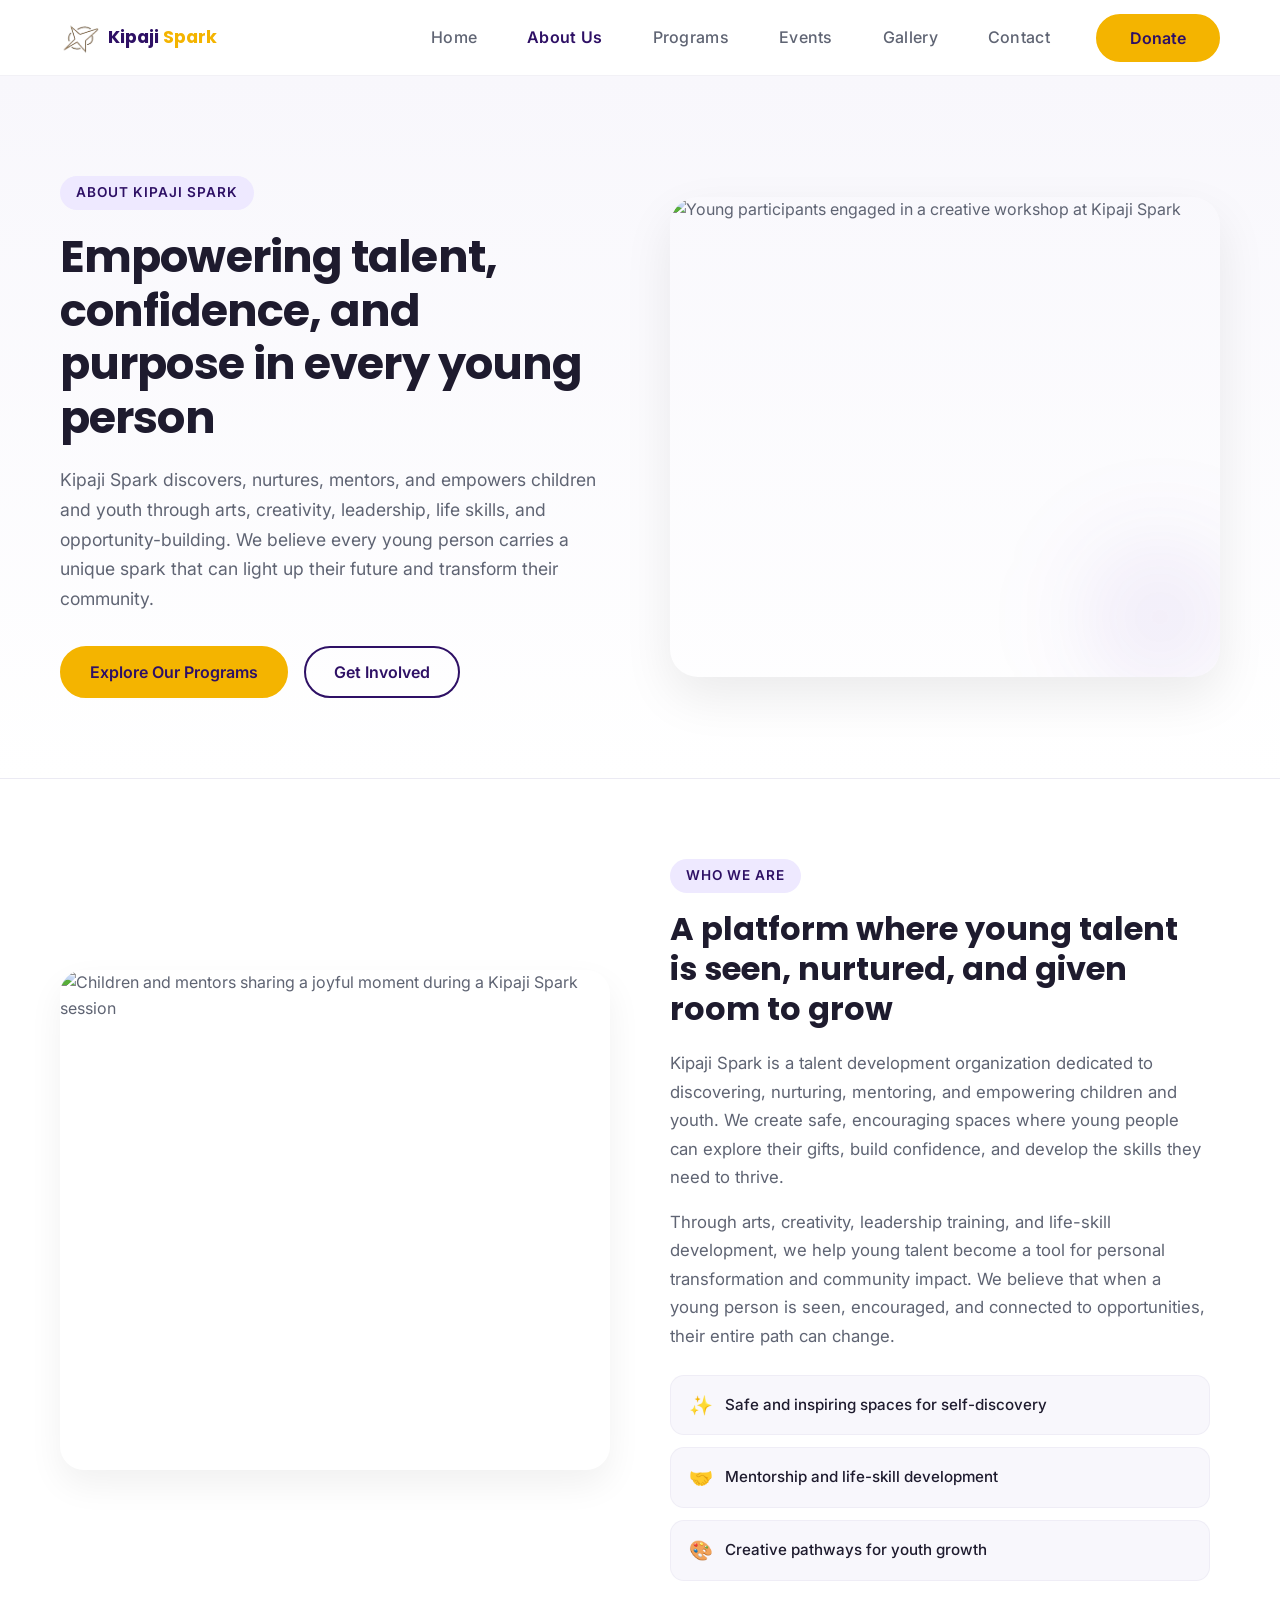
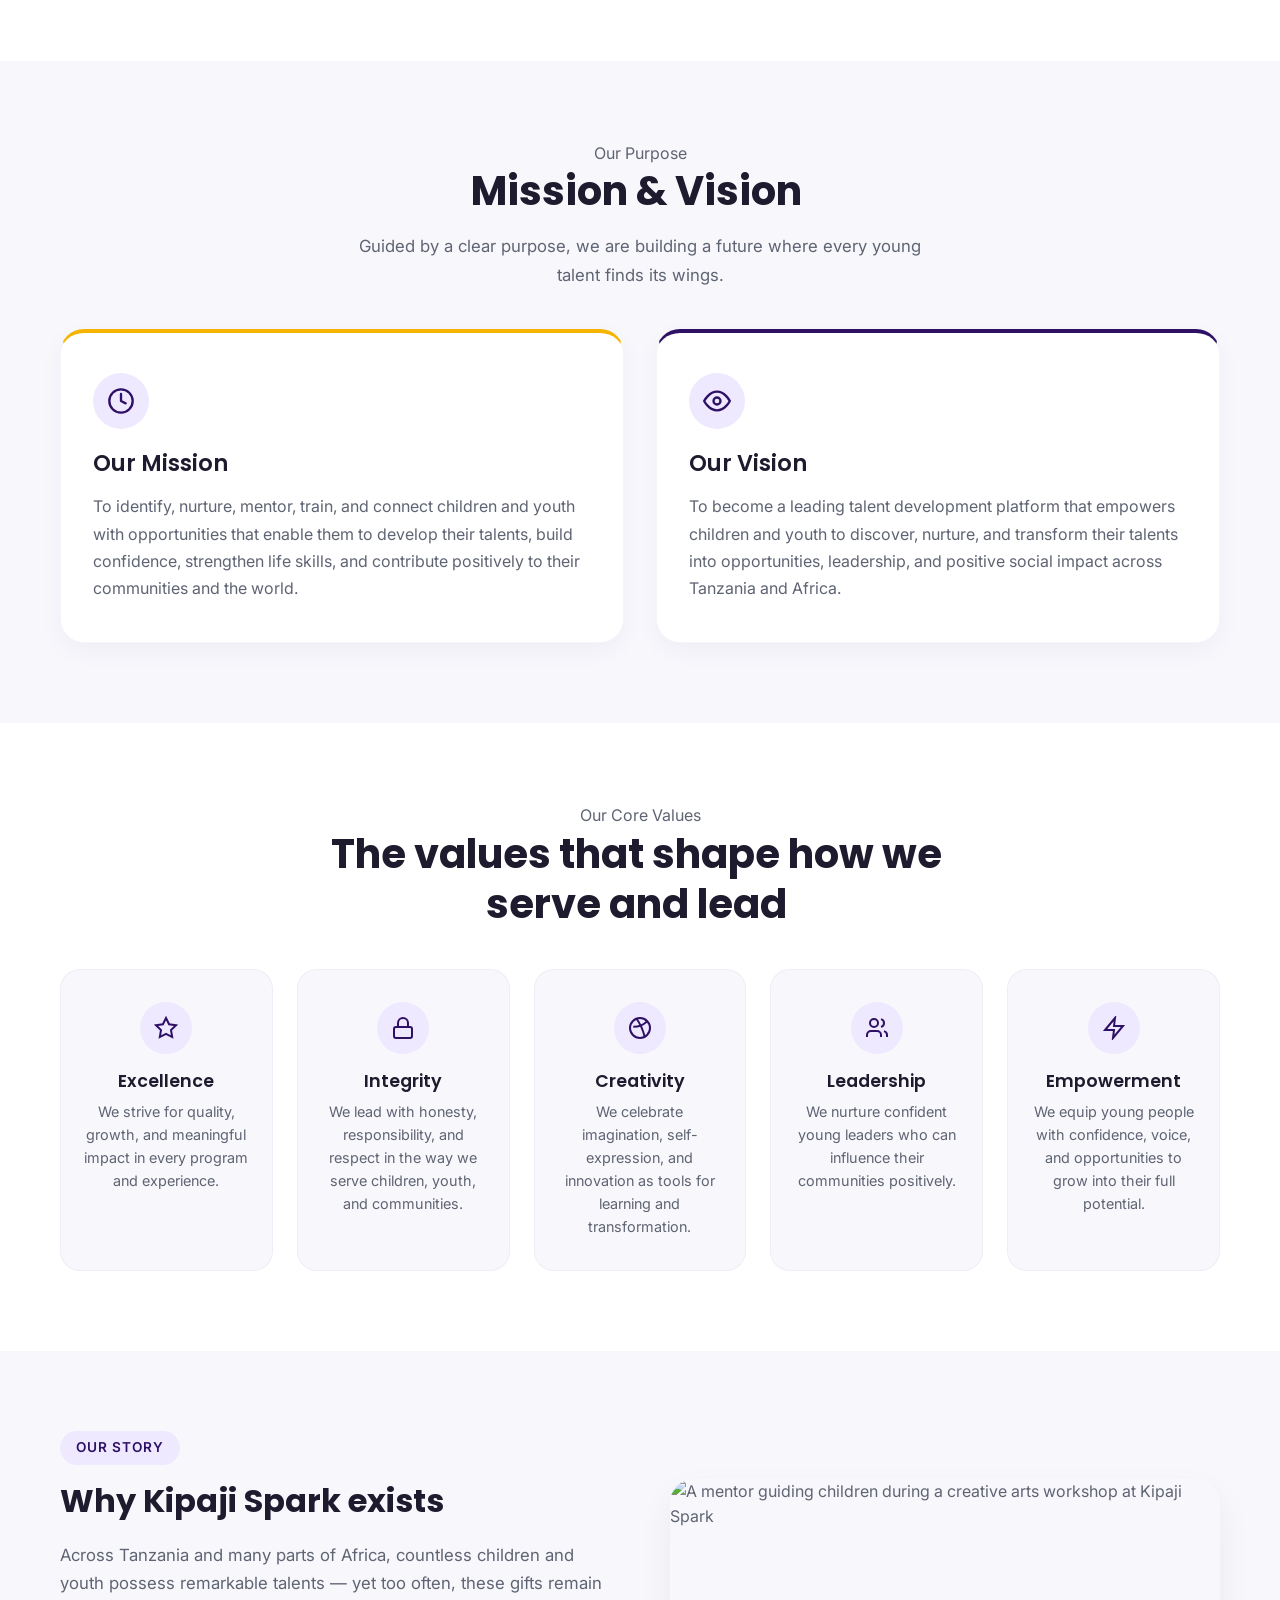
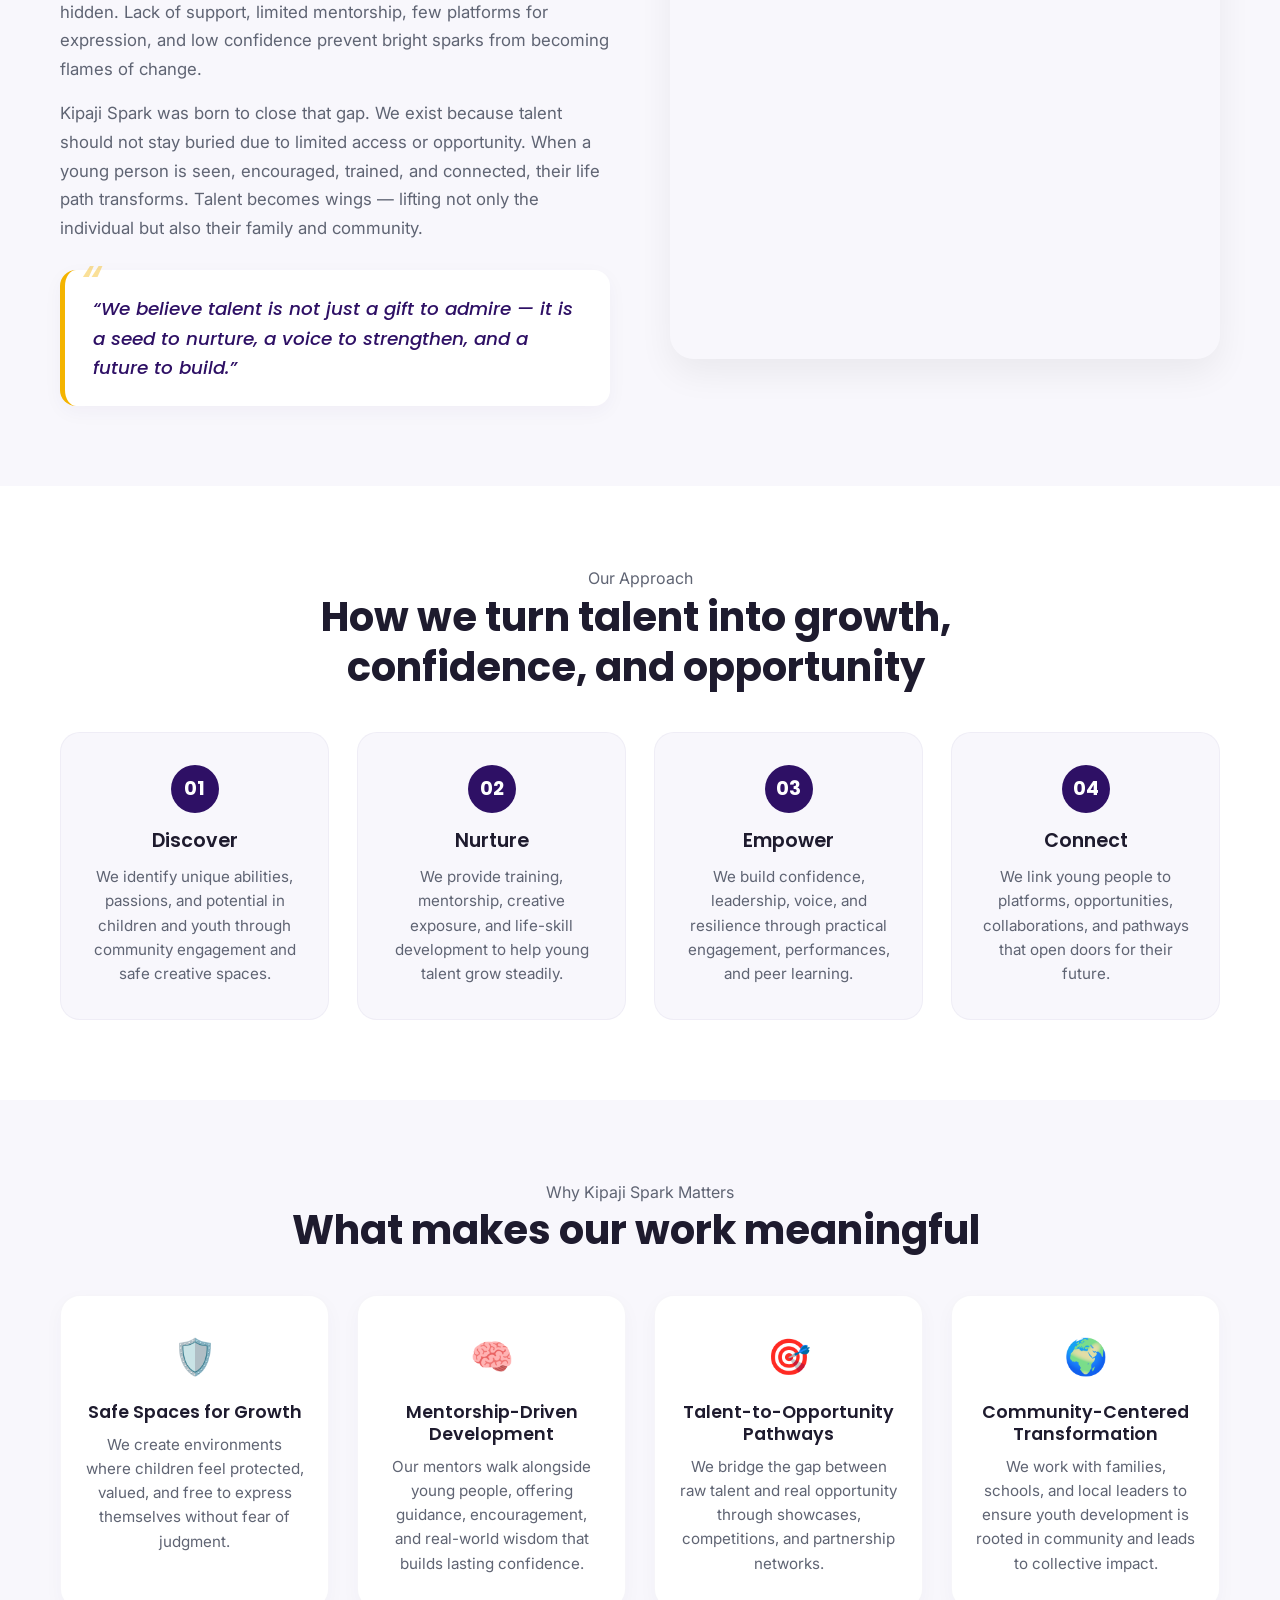
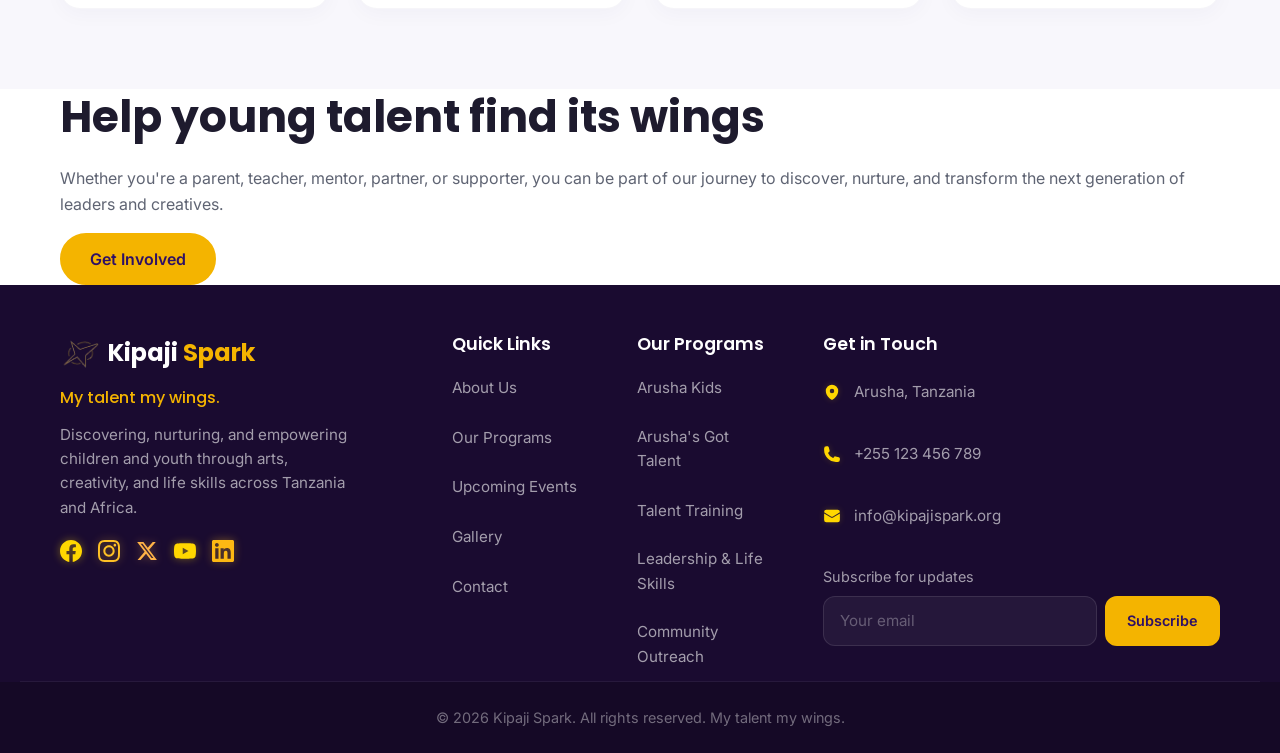
==== commit 07a86e73: "mobile view navigation and to top button" ====
--- a/about.html
+++ b/about.html
@@ -22,6 +22,16 @@
 <body>
 
     <!-- ============================================ -->
+    <!-- BACK TO TOP BUTTON                           -->
+    <!-- ============================================ -->
+    <button class="back-to-top" id="backToTop" aria-label="Scroll to top">
+        <svg xmlns="http://www.w3.org/2000/svg" viewBox="0 0 24 24" fill="none" stroke="currentColor" stroke-width="2.5" stroke-linecap="round" stroke-linejoin="round">
+            <path d="M12 19V5" />
+            <path d="M5 12l7-7 7 7" />
+        </svg>
+    </button>
+
+    <!-- ============================================ -->
     <!-- HEADER / NAVIGATION (Shared System)           -->
     <!-- ============================================ -->
     <header class="site-header" id="site-header">
@@ -34,15 +44,57 @@
             </div>
 
             <nav class="main-nav" id="main-nav" aria-label="Main Navigation">
-                <ul class="nav-list">
-                    <li class="nav-item"><a href="index.html" class="nav-link">Home</a></li>
-                    <li class="nav-item"><a href="about.html" class="nav-link active">About Us</a></li>
-                    <li class="nav-item"><a href="programs.html" class="nav-link">Programs</a></li>
-                    <li class="nav-item"><a href="events.html" class="nav-link">Events</a></li>
-                    <li class="nav-item"><a href="gallery.html" class="nav-link">Gallery</a></li>
-                    <li class="nav-item"><a href="contact.html" class="nav-link">Contact</a></li>
-                </ul>
-                <a href="donate.html" class="btn btn-primary btn-donate">Donate</a>
+                <button class="nav-close-btn" id="navCloseBtn" aria-label="Close navigation menu">
+                    <svg xmlns="http://www.w3.org/2000/svg" viewBox="0 0 24 24" fill="none" stroke="currentColor" stroke-width="2.5" stroke-linecap="round" stroke-linejoin="round">
+                        <path d="M18 6L6 18" />
+                        <path d="M6 6l12 12" />
+                    </svg>
+                </button>
+
+                <div class="nav-content">
+                    <ul class="nav-list">
+                        <li class="nav-item"><a href="index.html" class="nav-link">Home</a></li>
+                        <li class="nav-item"><a href="about.html" class="nav-link active">About Us</a></li>
+                        <li class="nav-item"><a href="programs.html" class="nav-link">Programs</a></li>
+                        <li class="nav-item"><a href="events.html" class="nav-link">Events</a></li>
+                        <li class="nav-item"><a href="gallery.html" class="nav-link">Gallery</a></li>
+                        <li class="nav-item"><a href="contact.html" class="nav-link">Contact</a></li>
+                    </ul>
+                    <div class="nav-actions">
+                        <a href="donate.html" class="btn btn-primary btn-donate">Donate</a>
+                    </div>
+                </div>
+
+                <div class="nav-social-footer">
+                    <span class="social-label">Follow Us</span>
+                    <div class="nav-social-icons">
+                        <a href="https://facebook.com/kipajispark" target="_blank" rel="noopener noreferrer" aria-label="Follow on Facebook" class="social-link">
+                            <svg xmlns="http://www.w3.org/2000/svg" viewBox="0 0 24 24" fill="currentColor">
+                                <path d="M24 12.073c0-6.627-5.373-12-12-12s-12 5.373-12 12c0 5.99 4.388 10.954 10.125 11.854v-8.385H7.078v-3.47h3.047V9.43c0-3.007 1.792-4.669 4.533-4.669 1.312 0 2.686.235 2.686.235v2.953H15.83c-1.491 0-1.956.925-1.956 1.874v2.25h3.328l-.532 3.47h-2.796v8.385C19.612 23.027 24 18.062 24 12.073z"/>
+                            </svg>
+                        </a>
+                        <a href="https://instagram.com/kipajispark" target="_blank" rel="noopener noreferrer" aria-label="Follow on Instagram" class="social-link">
+                            <svg xmlns="http://www.w3.org/2000/svg" viewBox="0 0 24 24" fill="currentColor">
+                                <path d="M12 2.163c3.204 0 3.584.012 4.85.07 3.252.148 4.771 1.691 4.919 4.919.058 1.265.069 1.645.069 4.849 0 3.205-.012 3.584-.069 4.849-.149 3.225-1.664 4.771-4.919 4.919-1.266.058-1.644.07-4.85.07-3.204 0-3.584-.012-4.849-.07-3.26-.149-4.771-1.699-4.919-4.92-.058-1.265-.07-1.644-.07-4.849 0-3.204.013-3.583.07-4.849.149-3.227 1.664-4.771 4.919-4.919 1.266-.057 1.645-.069 4.849-.069zm0-2.163c-3.259 0-3.667.014-4.947.072-4.358.2-6.78 2.618-6.98 6.98-.059 1.281-.073 1.689-.073 4.948 0 3.259.014 3.668.072 4.948.2 4.358 2.618 6.78 6.98 6.98 1.281.058 1.689.072 4.948.072 3.259 0 3.668-.014 4.948-.072 4.354-.2 6.782-2.618 6.979-6.98.059-1.28.073-1.689.073-4.948 0-3.259-.014-3.667-.072-4.947-.196-4.354-2.617-6.78-6.979-6.98-1.281-.059-1.69-.073-4.949-.073zm0 5.838c-3.403 0-6.162 2.759-6.162 6.162s2.759 6.163 6.162 6.163 6.162-2.759 6.162-6.163c0-3.403-2.759-6.162-6.162-6.162zm0 10.162c-2.209 0-4-1.79-4-4 0-2.209 1.791-4 4-4s4 1.791 4 4c0 2.21-1.791 4-4 4zm6.406-11.845c-.796 0-1.441.645-1.441 1.44s.645 1.44 1.441 1.44c.795 0 1.439-.645 1.439-1.44s-.644-1.44-1.439-1.44z"/>
+                            </svg>
+                        </a>
+                        <a href="https://twitter.com/kipajispark" target="_blank" rel="noopener noreferrer" aria-label="Follow on Twitter" class="social-link">
+                            <svg xmlns="http://www.w3.org/2000/svg" viewBox="0 0 24 24" fill="currentColor">
+                                <path d="M18.244 2.25h3.308l-7.227 8.26 8.502 11.24H16.17l-5.214-6.817L4.99 21.75H1.68l7.73-8.835L1.254 2.25H8.08l4.713 6.231zm-1.161 17.52h1.833L7.084 4.126H5.117z"/>
+                            </svg>
+                        </a>
+                        <a href="https://youtube.com/@kipajispark" target="_blank" rel="noopener noreferrer" aria-label="Subscribe on YouTube" class="social-link">
+                            <svg xmlns="http://www.w3.org/2000/svg" viewBox="0 0 24 24" fill="currentColor">
+                                <path d="M23.498 6.186a3.016 3.016 0 0 0-2.122-2.136C19.505 3.545 12 3.545 12 3.545s-7.505 0-9.377.505A3.017 3.017 0 0 0 .502 6.186C0 8.07 0 12 0 12s0 3.93.502 5.814a3.016 3.016 0 0 0 2.122 2.136c1.871.505 9.376.505 9.376.505s7.505 0 9.377-.505a3.015 3.015 0 0 0 2.122-2.136C24 15.93 24 12 24 12s0-3.93-.502-5.814zM9.545 15.568V8.432L15.818 12l-6.273 3.568z"/>
+                            </svg>
+                        </a>
+                        <a href="https://linkedin.com/company/kipajispark" target="_blank" rel="noopener noreferrer" aria-label="Follow on LinkedIn" class="social-link">
+                            <svg xmlns="http://www.w3.org/2000/svg" viewBox="0 0 24 24" fill="currentColor">
+                                <path d="M20.447 20.452h-3.554v-5.569c0-1.328-.027-3.037-1.852-3.037-1.853 0-2.136 1.445-2.136 2.939v5.667H9.351V9h3.414v1.561h.046c.477-.9 1.637-1.85 3.37-1.85 3.601 0 4.267 2.37 4.267 5.455v6.286zM5.337 7.433c-1.144 0-2.063-.926-2.063-2.065 0-1.138.92-2.063 2.063-2.063 1.14 0 2.064.925 2.064 2.063 0 1.139-.925 2.065-2.064 2.065zm1.782 13.019H3.555V9h3.564v11.452zM22.225 0H1.771C.792 0 0 .774 0 1.729v20.542C0 23.227.792 24 1.771 24h20.451C23.2 24 24 23.227 24 22.271V1.729C24 .774 23.2 0 22.222 0h.003z"/>
+                            </svg>
+                        </a>
+                    </div>
+                </div>
             </nav>
 
             <button class="hamburger-menu" id="hamburger-menu" aria-label="Toggle navigation menu" aria-expanded="false">
@@ -52,6 +104,8 @@
             </button>
         </div>
     </header>
+
+    <div class="nav-overlay" id="nav-overlay" aria-hidden="true"></div>
 
     <main>
         <!-- ============================================ -->
--- a/assets/css/style.css
+++ b/assets/css/style.css
@@ -506,7 +506,7 @@
 }
 
 /* ------------------------------------------------
-   8. Header / Navigation System
+   8. Header / Navigation System (Improved)
    ------------------------------------------------ */
 .site-header {
     position: sticky;
@@ -517,7 +517,8 @@
     -webkit-backdrop-filter: blur(12px);
     border-bottom: 1px solid transparent;
     height: var(--header-height);
-    transition: height var(--transition-base), box-shadow var(--transition-base), background var(--transition-base);
+    will-change: transform;
+    transition: height var(--transition-base), box-shadow var(--transition-base), background var(--transition-base), transform 0.35s cubic-bezier(0.22, 1, 0.36, 1);
 }
 
 .site-header.scrolled {
@@ -525,6 +526,14 @@
     box-shadow: var(--shadow-sm);
     border-bottom-color: var(--color-border-light);
     background: rgba(255, 255, 255, 0.98);
+}
+
+.site-header.hide-header {
+    transform: translateY(-100%);
+}
+
+.site-header.show-header {
+    transform: translateY(0);
 }
 
 .header-container {
@@ -541,13 +550,20 @@
 .logo-wrapper .logo-link {
     display: flex;
     align-items: center;
-    gap: 8px;
+    gap: 10px;
     text-decoration: none;
 }
 
 .logo-icon {
-    font-size: 1.4rem;
-    line-height: 1;
+    width: 48px;
+    height: 48px;
+    object-fit: contain;
+    display: block;
+    transition: transform 0.3s ease;
+}
+
+.logo-wrapper .logo-link:hover .logo-icon {
+    transform: scale(1.05);
 }
 
 .logo-text {
@@ -561,7 +577,7 @@
     color: var(--color-gold);
 }
 
-/* Navigation */
+/* Navigation - Desktop */
 .main-nav {
     display: flex;
     align-items: center;
@@ -571,11 +587,15 @@
 .nav-list {
     display: flex;
     align-items: center;
-    gap: 8px;
+    gap: 4px;
+}
+
+.nav-item {
+    position: relative;
 }
 
 .nav-link {
-    padding: 8px 16px;
+    padding: 8px 18px;
     font-family: 'Inter', sans-serif;
     font-weight: 500;
     font-size: 0.95rem;
@@ -583,6 +603,29 @@
     border-radius: var(--radius-pill);
     transition: all var(--transition-fast);
     text-decoration: none;
+    position: relative;
+}
+
+/* Underline animation for nav links */
+.nav-link::after {
+    content: '';
+    position: absolute;
+    bottom: 2px;
+    left: 50%;
+    width: 0;
+    height: 2px;
+    background: var(--color-gold);
+    transition: all var(--transition-base);
+    transform: translateX(-50%);
+    border-radius: 2px;
+}
+
+.nav-link:hover::after {
+    width: 60%;
+}
+
+.nav-link.active::after {
+    width: 60%;
 }
 
 .nav-link:hover {
@@ -594,6 +637,23 @@
     color: var(--color-white);
     background: var(--color-primary);
     font-weight: 600;
+}
+
+.nav-link.active::after {
+    background: var(--color-gold);
+}
+
+/* Nav Actions (Donate button in nav) */
+.nav-actions {
+    display: flex;
+    align-items: center;
+    margin-left: 4px;
+}
+
+.nav-actions .btn {
+    min-height: 44px;
+    padding: 10px 24px;
+    font-size: 0.9rem;
 }
 
 /* Hamburger Menu */
@@ -627,6 +687,70 @@
 }
 .hamburger-menu.open span:nth-child(3) {
     transform: rotate(-45deg) translate(5px, -6px);
+}
+
+/* ==========================================================
+   IMPROVED NAVIGATION - Tablet & Desktop
+   ========================================================== */
+@media (min-width: 769px) {
+    .main-nav {
+        gap: 24px;
+    }
+    
+    .nav-list {
+        gap: 2px;
+    }
+    
+    .nav-link {
+        padding: 8px 16px;
+        font-size: 0.9rem;
+    }
+    
+    .nav-link::after {
+        bottom: 4px;
+    }
+    
+    .nav-actions .btn {
+        min-height: 40px;
+        padding: 8px 20px;
+        font-size: 0.85rem;
+    }
+}
+
+@media (min-width: 992px) {
+    .main-nav {
+        gap: 32px;
+    }
+    
+    .nav-list {
+        gap: 4px;
+    }
+    
+    .nav-link {
+        padding: 10px 20px;
+        font-size: 0.95rem;
+    }
+    
+    .nav-actions .btn {
+        min-height: 44px;
+        padding: 10px 24px;
+        font-size: 0.9rem;
+    }
+}
+
+@media (min-width: 1200px) {
+    .main-nav {
+        gap: 40px;
+    }
+    
+    .nav-list {
+        gap: 6px;
+    }
+    
+    .nav-link {
+        padding: 10px 24px;
+        font-size: 1rem;
+    }
 }
 
 /* ------------------------------------------------
@@ -923,125 +1047,75 @@
     }
 }
 
-.logo-icon {
-  width: 60px;
-  height: 60px;
-  object-fit: contain;
-  display: block;
-  transition: transform 0.3s ease;
-}
-
-.logo:hover .logo-icon {
-  transform: scale(1.05);
-}
-
-/* Glassmorphism Icon Style */
+/* Glassmorphism Icon Style - Same as Value Cards */
 .program-card-icon {
-  width: 80px;
-  height: 80px;
-  display: flex;
-  align-items: center;
-  justify-content: center;
-  margin: 0 auto 1.8rem;
-  background: rgba(255, 255, 255, 0.15);
-  backdrop-filter: blur(20px);
-  -webkit-backdrop-filter: blur(20px);
-  border: 1.5px solid rgba(255, 255, 255, 0.3);
-  border-radius: 24px;
-  position: relative;
-  transition: all 0.5s cubic-bezier(0.34, 1.56, 0.64, 1);
-  box-shadow: 
-    0 8px 32px rgba(31, 38, 135, 0.15),
-    inset 0 1px 1px rgba(255, 255, 255, 0.5);
-}
-
-.icon-inline {
-  width: 40px;
-  height: 40px;
-  color: var(--deep-blue);
-  position: relative;
-  z-index: 2;
-  filter: drop-shadow(0 2px 4px rgba(0, 0, 0, 0.1));
-  transition: all 0.5s cubic-bezier(0.34, 1.56, 0.64, 1);
+    width: 64px;
+    height: 64px;
+    display: flex;
+    align-items: center;
+    justify-content: center;
+    margin: 0 auto 1.2rem;
+    background: var(--color-soft-lavender);
+    border-radius: 50%;
+    transition: all 0.5s cubic-bezier(0.34, 1.56, 0.64, 1);
+    color: var(--color-primary);
+}
+
+.program-card-icon svg {
+    width: 28px;
+    height: 28px;
+    transition: all 0.5s cubic-bezier(0.34, 1.56, 0.64, 1);
 }
 
 .program-card:hover .program-card-icon {
-  background: rgba(255, 255, 255, 0.25);
-  backdrop-filter: blur(30px);
-  border-color: rgba(255, 255, 255, 0.5);
-  transform: translateY(-8px) scale(1.08);
-  box-shadow: 
-    0 15px 40px rgba(31, 38, 135, 0.25),
-    inset 0 2px 2px rgba(255, 255, 255, 0.6);
-  border-radius: 28px;
-}
-
-.program-card:hover .icon-inline {
-  color: var(--orange-accent);
-  transform: scale(1.2) rotate(-5deg);
-  filter: drop-shadow(0 4px 8px rgba(255, 107, 53, 0.3));
-}
-
-/* Pulsing Glow Animation */
-@keyframes iconPulse {
-  0%, 100% {
-    box-shadow: 
-      0 10px 25px rgba(102, 126, 234, 0.25),
-      0 0 0 0 rgba(102, 126, 234, 0.4);
-  }
-  50% {
-    box-shadow: 
-      0 10px 25px rgba(102, 126, 234, 0.25),
-      0 0 0 15px rgba(102, 126, 234, 0);
-  }
-}
-
-.program-card-icon {
-  animation: iconPulse 3s ease-in-out infinite;
-}
-
-/* Pause animation on hover */
-.program-card:hover .program-card-icon {
-  animation-play-state: paused;
+    background: var(--color-primary);
+    color: var(--color-white);
+    transform: translateY(-4px) scale(1.05);
+    box-shadow: 0 8px 24px rgba(46, 16, 101, 0.15);
+}
+
+.program-card:hover .program-card-icon svg {
+    transform: scale(1.1);
+    color: var(--color-white);
 }
 
 /* Gold Gradient Icons */
 .social-icon {
-  width: 22px;
-  height: 22px;
-  position: relative;
-  z-index: 1;
-  transition: all 0.4s cubic-bezier(0.34, 1.56, 0.64, 1);
-  display: block;
-  margin: 0 auto;
+    width: 22px;
+    height: 22px;
+    position: relative;
+    z-index: 1;
+    transition: all 0.4s cubic-bezier(0.34, 1.56, 0.64, 1);
+    display: block;
+    margin: 0 auto;
 }
 
 /* SVG Gold Gradient using filter */
 .social-link:nth-child(1) .social-icon { 
-  color: #FFD700;
-  filter: drop-shadow(0 0 4px rgba(255, 215, 0, 0.4));
+    color: #FFD700;
+    filter: drop-shadow(0 0 4px rgba(255, 215, 0, 0.4));
 }
 .social-link:nth-child(2) .social-icon { 
-  color: #FFC125;
-  filter: drop-shadow(0 0 4px rgba(255, 193, 37, 0.4));
+    color: #FFC125;
+    filter: drop-shadow(0 0 4px rgba(255, 193, 37, 0.4));
 }
 .social-link:nth-child(3) .social-icon { 
-  color: #FFB347;
-  filter: drop-shadow(0 0 4px rgba(255, 179, 71, 0.4));
+    color: #FFB347;
+    filter: drop-shadow(0 0 4px rgba(255, 179, 71, 0.4));
 }
 .social-link:nth-child(4) .social-icon { 
-  color: #FFD700;
-  filter: drop-shadow(0 0 4px rgba(255, 215, 0, 0.4));
+    color: #FFD700;
+    filter: drop-shadow(0 0 4px rgba(255, 215, 0, 0.4));
 }
 .social-link:nth-child(5) .social-icon { 
-  color: #FDB813;
-  filter: drop-shadow(0 0 4px rgba(253, 184, 19, 0.4));
+    color: #FDB813;
+    filter: drop-shadow(0 0 4px rgba(253, 184, 19, 0.4));
 }
 
 /* Hover - all become same bright gold */
 .social-link:hover .social-icon {
-  color: #FFD700;
-  filter: drop-shadow(0 0 10px rgba(255, 215, 0, 0.7));
+    color: #FFD700;
+    filter: drop-shadow(0 0 10px rgba(255, 215, 0, 0.7));
 }
 
 /* ============================================
@@ -1049,100 +1123,100 @@
    ============================================ */
 
 .footer-contact {
-  list-style: none;
-  padding: 0;
-  margin: 0;
-  display: flex;
-  flex-direction: column;
-  gap: 1rem;
+    list-style: none;
+    padding: 0;
+    margin: 0;
+    display: flex;
+    flex-direction: column;
+    gap: 1rem;
 }
 
 .footer-contact li {
-  display: flex;
-  align-items: center;
-  gap: 0.8rem;
-  color: rgba(255, 255, 255, 0.85);
-  font-size: 0.95rem;
-  transition: all 0.3s ease;
-  padding: 0.3rem 0;
+    display: flex;
+    align-items: center;
+    gap: 0.8rem;
+    color: rgba(255, 255, 255, 0.85);
+    font-size: 0.95rem;
+    transition: all 0.3s ease;
+    padding: 0.3rem 0;
 }
 
 /* Contact Icon Styling */
 .contact-icon {
-  width: 18px;
-  height: 18px;
-  min-width: 18px; /* Prevents icon from shrinking */
-  color: #FFD700; /* Gold color to match social icons */
-  transition: all 0.3s ease;
-  filter: drop-shadow(0 0 3px rgba(255, 215, 0, 0.2));
+    width: 18px;
+    height: 18px;
+    min-width: 18px;
+    color: #FFD700;
+    transition: all 0.3s ease;
+    filter: drop-shadow(0 0 3px rgba(255, 215, 0, 0.2));
 }
 
 /* Text Styling */
 .footer-contact li span {
-  transition: all 0.3s ease;
+    transition: all 0.3s ease;
 }
 
 /* Hover Effects */
 .footer-contact li:hover {
-  color: #ffffff;
-  transform: translateX(5px);
+    color: #ffffff;
+    transform: translateX(5px);
 }
 
 .footer-contact li:hover .contact-icon {
-  color: #FFC125; /* Brighter gold on hover */
-  transform: scale(1.2);
-  filter: drop-shadow(0 0 6px rgba(255, 215, 0, 0.5));
+    color: #FFC125;
+    transform: scale(1.2);
+    filter: drop-shadow(0 0 6px rgba(255, 215, 0, 0.5));
 }
 
 .footer-contact li:hover span {
-  color: #ffffff;
+    color: #ffffff;
 }
 
 /* Clickable Phone & Email */
 .footer-contact li a {
-  color: inherit;
-  text-decoration: none;
-  transition: color 0.3s ease;
+    color: inherit;
+    text-decoration: none;
+    transition: color 0.3s ease;
 }
 
 .footer-contact li a:hover {
-  color: #FFD700;
-  text-decoration: underline;
+    color: #FFD700;
+    text-decoration: underline;
 }
 
 /* Responsive */
 @media (max-width: 768px) {
-  .footer-contact {
-    gap: 0.8rem;
-  }
-  
-  .footer-contact li {
-    font-size: 0.9rem;
-    gap: 0.7rem;
-  }
-  
-  .contact-icon {
-    width: 16px;
-    height: 16px;
-    min-width: 16px;
-  }
+    .footer-contact {
+        gap: 0.8rem;
+    }
+    
+    .footer-contact li {
+        font-size: 0.9rem;
+        gap: 0.7rem;
+    }
+    
+    .contact-icon {
+        width: 16px;
+        height: 16px;
+        min-width: 16px;
+    }
 }
 
 @media (max-width: 480px) {
-  .footer-contact {
-    gap: 0.7rem;
-  }
-  
-  .footer-contact li {
-    font-size: 0.85rem;
-    gap: 0.6rem;
-  }
-  
-  .contact-icon {
-    width: 15px;
-    height: 15px;
-    min-width: 15px;
-  }
+    .footer-contact {
+        gap: 0.7rem;
+    }
+    
+    .footer-contact li {
+        font-size: 0.85rem;
+        gap: 0.6rem;
+    }
+    
+    .contact-icon {
+        width: 15px;
+        height: 15px;
+        min-width: 15px;
+    }
 }
 
 /* ------------------------------------------------
@@ -1305,4 +1379,4 @@
     font-size: 0.9rem;
     color: rgba(255, 255, 255, 0.4);
     margin: 0;
-}
+}
--- a/assets/css/responsive.css
+++ b/assets/css/responsive.css
@@ -1,220 +1,629 @@
 /* ==========================================================
    assets/css/responsive.css
-   Kipaji Spark — Global Responsive Layer
+   Kipaji Spark — Global Responsive Layer (Mobile-First)
    ========================================================== */
 
 /* ------------------------------------------------
-   Large Desktop (1200px and up)
+   MOBILE FIRST - Base styles for all devices
    ------------------------------------------------ */
-@media (min-width: 1200px) {
-    .container {
-        padding: 0 var(--container-padding);
-    }
-}
-
-/* ------------------------------------------------
-   Desktop & Tablet Landscape (992px to 1199px)
-   ------------------------------------------------ */
-@media (max-width: 1199px) {
-    /* Container & Spacing */
-    .container {
-        padding: 0 20px;
-    }
+:root {
+    --section-padding: 32px;
+    --container-padding: 16px;
+    --header-height: 64px;
+    --header-height-scrolled: 56px;
+    --nav-width-mobile: 75%;
+    --nav-max-width: 340px;
+}
+
+/* Typography - Mobile First */
+.section-title {
+    font-size: 1.5rem;
+}
+.section-subtitle {
+    font-size: 0.9rem;
+}
+h1 {
+    font-size: 1.75rem;
+}
+h2 {
+    font-size: 1.4rem;
+}
+h3 {
+    font-size: 1.05rem;
+}
+
+/* Container */
+.container {
+    padding: 0 var(--container-padding);
+}
+
+/* Grids - Mobile First (single column) */
+.grid-2,
+.grid-3,
+.grid-4 {
+    grid-template-columns: 1fr;
+    gap: 16px;
+}
+.grid {
+    gap: 16px;
+}
+
+/* Buttons - Mobile First */
+.btn {
+    padding: 10px 20px;
+    font-size: 0.9rem;
+    min-height: 40px;
+}
+.btn-large {
+    padding: 12px 24px;
+    font-size: 0.95rem;
+    min-height: 48px;
+}
+
+/* Section Headers */
+.section-header {
+    margin-bottom: 32px;
+}
+.section-label {
+    font-size: 0.75rem;
+    padding: 4px 12px;
+}
+
+/* Cards - Mobile First */
+.card {
+    padding: 20px 16px;
+    border-radius: var(--radius-md);
+}
+.card-title {
+    font-size: 1rem;
+}
+.card-text {
+    font-size: 0.85rem;
+}
+
+/* ==========================================================
+   HEADER / NAVIGATION - Mobile First
+   ========================================================== */
+
+/* Prevent horizontal scroll on mobile */
+html,
+body {
+    overflow-x: hidden;
+    width: 100%;
+    position: relative;
+}
+
+.site-header {
+    overflow: visible;
+    transition: transform 0.4s cubic-bezier(0.22, 1, 0.36, 1);
+    position: sticky;
+    top: 0;
+    z-index: 1000;
+    background: rgba(255, 255, 255, 0.95);
+    backdrop-filter: blur(12px);
+    -webkit-backdrop-filter: blur(12px);
+    border-bottom: 1px solid rgba(46, 16, 101, 0.06);
+}
+
+/* Hide header when scrolling down, show when scrolling up */
+.site-header.hide-header {
+    transform: translateY(-100%);
+}
+
+.site-header.show-header {
+    transform: translateY(0);
+}
+
+.header-container {
+    overflow: visible;
+    display: flex;
+    align-items: center;
+    justify-content: space-between;
+    height: 100%;
+    max-width: var(--container-max);
+    margin: 0 auto;
+    padding: 0 var(--container-padding);
+}
+
+/* Ensure no overflow from any element */
+* {
+    max-width: 100%;
+    box-sizing: border-box;
+}
+
+/* Logo */
+.logo-wrapper .logo-link {
+    display: flex;
+    align-items: center;
+    gap: 8px;
+    text-decoration: none;
+}
+
+.logo-icon {
+    width: 40px;
+    height: 40px;
+    object-fit: contain;
+}
+
+.logo-text {
+    font-family: 'Poppins', sans-serif;
+    font-weight: 700;
+    font-size: 1.2rem;
+    color: var(--color-primary);
+}
+
+.logo-highlight {
+    color: var(--color-gold);
+}
+
+/* Hamburger - Always visible on mobile */
+.hamburger-menu {
+    display: flex;
+    flex-direction: column;
+    gap: 5px;
+    padding: 8px;
+    background: transparent;
+    border: none;
+    cursor: pointer;
+    z-index: 1001;
+    min-width: 44px;
+    min-height: 44px;
+    justify-content: center;
+    align-items: center;
+    position: relative;
+}
+
+.hamburger-menu span {
+    display: block;
+    width: 24px;
+    height: 3px;
+    background: var(--color-heading);
+    border-radius: 2px;
+    transition: all 0.3s cubic-bezier(0.22, 1, 0.36, 1);
+    transform-origin: center;
+}
+
+/* Hide hamburger while the mobile menu is open so the close button is the only control */
+.hamburger-menu.is-hidden {
+    opacity: 0;
+    visibility: hidden;
+    pointer-events: none;
+    transform: scale(0.95);
+}
+
+/* Main Navigation - Mobile First (off-canvas) */
+.main-nav {
+    position: fixed;
+    top: 0;
+    right: -100%;
+    width: var(--nav-width-mobile);
+    max-width: var(--nav-max-width);
+    height: 100vh;
+    background: rgba(255, 255, 255, 0.98);
+    backdrop-filter: blur(20px);
+    -webkit-backdrop-filter: blur(20px);
+    flex-direction: column;
+    justify-content: space-between;
+    padding: 24px 24px 32px;
+    gap: 8px;
+    box-shadow: -8px 0 40px rgba(0, 0, 0, 0.15);
+    transition: right 0.4s cubic-bezier(0.22, 1, 0.36, 1);
+    overflow-y: auto;
+    overflow-x: hidden;
+    align-items: stretch;
+    z-index: 1000;
+    will-change: transform, right;
+}
+
+.main-nav * {
+    max-width: 100%;
+}
+
+.main-nav.open {
+    right: 0;
+}
+
+/* Nav Close Button */
+.nav-close-btn {
+    position: absolute;
+    top: 16px;
+    right: 16px;
+    width: 44px;
+    height: 44px;
+    border: none;
+    background: rgba(46, 16, 101, 0.06);
+    border-radius: 50%;
+    cursor: pointer;
+    display: flex;
+    align-items: center;
+    justify-content: center;
+    transition: all 0.3s cubic-bezier(0.34, 1.56, 0.64, 1);
+    color: var(--color-heading);
+    z-index: 1002;
+}
+
+.nav-close-btn:hover,
+.nav-close-btn:active {
+    background: var(--color-gold);
+    color: var(--color-white);
+    transform: rotate(90deg) scale(1.05);
+}
+
+.nav-close-btn svg {
+    width: 24px;
+    height: 24px;
+    stroke: currentColor;
+}
+
+/* Nav Content - Takes up most space */
+.nav-content {
+    flex: 1;
+    display: flex;
+    flex-direction: column;
+    gap: 8px;
+    padding-top: 40px;
+}
+
+/* Nav List - Mobile */
+.nav-list {
+    flex-direction: column;
+    gap: 4px;
+    width: 100%;
+    padding: 0;
+    margin: 0;
+}
+
+.nav-item {
+    width: 100%;
+}
+
+.nav-link {
+    width: 100%;
+    padding: 14px 16px;
+    font-size: 1.05rem;
+    text-align: left;
+    border-radius: var(--radius-md);
+    display: block;
+    transition: all 0.3s ease;
+    color: var(--color-body);
+    font-weight: 500;
+    position: relative;
+}
+
+.nav-link:active {
+    transform: scale(0.96);
+}
+
+.nav-link.active {
+    color: var(--color-white);
+    background: var(--color-primary);
+}
+
+.nav-link.active::after {
+    display: none;
+}
+
+/* Nav Actions (Donate button) */
+.nav-actions {
+    width: 100%;
+    margin-top: 8px;
+}
+
+.nav-actions .btn {
+    width: 100%;
+    justify-content: center;
+}
+
+/* Nav Social Footer - At the bottom */
+.nav-social-footer {
+    padding-top: 20px;
+    margin-top: 16px;
+    border-top: 1px solid rgba(46, 16, 101, 0.08);
+    display: flex;
+    flex-direction: column;
+    gap: 12px;
+}
+
+.nav-social-footer .social-label {
+    font-family: 'Inter', sans-serif;
+    font-size: 0.75rem;
+    text-transform: uppercase;
+    letter-spacing: 1px;
+    color: var(--color-muted);
+    text-align: center;
+    font-weight: 600;
+}
+
+.nav-social-icons {
+    display: flex;
+    justify-content: center;
+    gap: 16px;
+    flex-wrap: wrap;
+}
+
+.nav-social-icons .social-link {
+    display: flex;
+    align-items: center;
+    justify-content: center;
+    width: 44px;
+    height: 44px;
+    border-radius: 50%;
+    background: rgba(244, 180, 0, 0.08);
+    color: var(--color-gold);
+    transition: all 0.3s cubic-bezier(0.34, 1.56, 0.64, 1);
+    text-decoration: none;
+}
+
+.nav-social-icons .social-link:hover,
+.nav-social-icons .social-link:active {
+    background: var(--color-gold);
+    color: var(--color-white);
+    transform: translateY(-3px) scale(1.05);
+    box-shadow: 0 4px 20px rgba(244, 180, 0, 0.3);
+}
+
+.nav-social-icons .social-link svg {
+    width: 20px;
+    height: 20px;
+    transition: transform 0.3s ease;
+}
+
+.nav-social-icons .social-link:hover svg,
+.nav-social-icons .social-link:active svg {
+    transform: scale(1.1) rotate(-5deg);
+}
+
+/* Gold color for social icons in nav */
+.nav-social-icons .social-link {
+    color: #F4B400;
+}
+
+.nav-social-icons .social-link:hover,
+.nav-social-icons .social-link:active {
+    color: #FFFFFF;
+}
+
+/* Nav Overlay - Full screen with blur */
+.nav-overlay {
+    position: fixed;
+    top: 0;
+    left: 0;
+    width: 100%;
+    height: 100%;
+    background: rgba(0, 0, 0, 0.5);
+    backdrop-filter: blur(8px);
+    -webkit-backdrop-filter: blur(8px);
+    z-index: 999;
+    opacity: 0;
+    visibility: hidden;
+    transition: opacity 0.4s ease, visibility 0.4s ease;
+    will-change: opacity, visibility;
+}
+
+.nav-overlay.open {
+    opacity: 1;
+    visibility: visible;
+}
+
+/* Logo - Mobile */
+.logo-text {
+    font-size: 1.1rem;
+}
+
+/* ==========================================================
+   PROGRAM CARDS - Updated icon style
+   ========================================================== */
+.program-card-icon-wrapper {
+    width: 72px;
+    height: 72px;
+    display: flex;
+    align-items: center;
+    justify-content: center;
+    margin: 0 auto 1.5rem;
+    background: #EEE9FF;
+    border-radius: 50%;
+    transition: all 0.3s cubic-bezier(0.34, 1.56, 0.64, 1);
+    color: var(--color-primary);
+}
+
+.program-card:hover .program-card-icon-wrapper {
+    background: var(--color-primary);
+    color: var(--color-white);
+    transform: translateY(-4px);
+    box-shadow: 0 8px 24px rgba(46, 16, 101, 0.15);
+}
+
+.program-card-icon {
+    width: 32px;
+    height: 32px;
+    stroke: currentColor;
+    transition: all 0.3s ease;
+}
+
+.program-card:hover .program-card-icon {
+    transform: scale(1.1);
+}
+
+/* ==========================================================
+   BACK TO TOP BUTTON - Floating Arrow
+   ========================================================== */
+.back-to-top {
+    position: fixed;
+    bottom: 24px;
+    right: 24px;
+    width: 52px;
+    height: 52px;
+    border-radius: 50%;
+    background: var(--color-gold);
+    color: var(--color-primary);
+    border: none;
+    cursor: pointer;
+    display: flex;
+    align-items: center;
+    justify-content: center;
+    box-shadow: 0 4px 20px rgba(244, 180, 0, 0.4);
+    transition: all 0.3s cubic-bezier(0.34, 1.56, 0.64, 1);
+    z-index: 998;
+    opacity: 0;
+    visibility: hidden;
+    transform: translateY(20px) scale(0.8);
+    will-change: transform, opacity, visibility;
+}
+
+.back-to-top.visible {
+    opacity: 1;
+    visibility: visible;
+    transform: translateY(0) scale(1);
+}
+
+.back-to-top:hover {
+    transform: translateY(-4px) scale(1.05);
+    box-shadow: 0 8px 30px rgba(244, 180, 0, 0.5);
+}
+
+.back-to-top:active {
+    transform: scale(0.92);
+}
+
+.back-to-top svg {
+    width: 24px;
+    height: 24px;
+    transition: transform 0.3s ease;
+}
+
+.back-to-top:hover svg {
+    transform: translateY(-2px);
+}
+
+/* Floating Animation */
+@keyframes floatArrow {
+    0%, 100% {
+        transform: translateY(0);
+    }
+    50% {
+        transform: translateY(-6px);
+    }
+}
+
+.back-to-top.visible {
+    animation: floatArrow 2.5s ease-in-out infinite;
+}
+
+.back-to-top.visible:hover {
+    animation-play-state: paused;
+}
+
+/* ==========================================================
+   TABLET (576px and up)
+   ========================================================== */
+@media (min-width: 576px) {
     :root {
-        --section-padding: 60px;
-    }
-
-    /* Grids */
+        --section-padding: 40px;
+        --container-padding: 20px;
+    }
+
+    .section-title {
+        font-size: 1.75rem;
+    }
+    .section-subtitle {
+        font-size: 0.95rem;
+    }
+    h1 {
+        font-size: 2rem;
+    }
+    h2 {
+        font-size: 1.6rem;
+    }
+    h3 {
+        font-size: 1.15rem;
+    }
+
+    .grid-2 {
+        grid-template-columns: repeat(2, 1fr);
+        gap: 20px;
+    }
+    .grid-3 {
+        grid-template-columns: repeat(2, 1fr);
+        gap: 20px;
+    }
     .grid-4 {
         grid-template-columns: repeat(2, 1fr);
-    }
-    .grid-3 {
-        grid-template-columns: repeat(2, 1fr);
-    }
-
-    /* Footer */
-    .footer-grid {
-        grid-template-columns: repeat(2, 1fr);
-        gap: 40px;
-    }
-}
-
-/* ------------------------------------------------
-   Tablet (768px to 991px)
-   ------------------------------------------------ */
-@media (max-width: 991px) {
-    /* Container & Spacing */
-    :root {
-        --section-padding: 48px;
-        --container-padding: 16px;
-    }
-    .container {
-        padding: 0 var(--container-padding);
-    }
-
-    /* Grids */
-    .grid-2 {
-        grid-template-columns: 1fr;
-        gap: 32px;
-    }
-    .grid-3 {
-        grid-template-columns: 1fr 1fr;
         gap: 20px;
     }
-    .grid-4 {
-        grid-template-columns: 1fr 1fr;
-        gap: 20px;
-    }
-
-    /* Typography */
-    .section-title {
-        font-size: clamp(1.75rem, 4vw, 2.25rem);
-    }
-    .section-subtitle {
-        font-size: 1rem;
-    }
-    h1 {
-        font-size: clamp(2.2rem, 5vw, 2.8rem);
-    }
-    h2 {
-        font-size: clamp(1.75rem, 4vw, 2.25rem);
-    }
-
-    /* Header */
-    .main-nav {
-        position: fixed;
-        top: 0;
-        right: -100%;
-        width: 50%;           /* Half width */
-        max-width: 400px;
-        height: 100vh;
-        background: rgba(255, 255, 255, 0.95);
-        /* Backdrop blur on the menu itself */
-        backdrop-filter: blur(16px);
-        -webkit-backdrop-filter: blur(16px);
-        flex-direction: column;
-        justify-content: flex-start;
-        padding: 80px 24px 32px;
-        gap: 16px;
-        box-shadow: -8px 0 40px rgba(0, 0, 0, 0.08);
-        transition: right 0.4s cubic-bezier(0.22, 1, 0.36, 1);
-        overflow-y: auto;
-        align-items: stretch;
-        z-index: 1000;
-    }
-
-    .main-nav.open {
-        right: 0;
-    }
-
-    /* Mobile overlay: semi-transparent, blurred background */
-    .nav-overlay {
-        position: fixed;
-        top: 0;
-        left: 0;
-        width: 100%;
-        height: 100%;
-        background: rgba(0, 0, 0, 0.4);
-        backdrop-filter: blur(6px);
-        -webkit-backdrop-filter: blur(6px);
-        z-index: 999;
-        opacity: 0;
-        visibility: hidden;
-        transition: opacity 0.4s ease, visibility 0.4s ease;
-    }
-
-    .nav-overlay.open {
-        opacity: 1;
-        visibility: visible;
-    }
-
-    .nav-list {
-        flex-direction: column;
-        gap: 4px;
-        width: 100%;
-    }
-
-    .nav-link {
-        width: 100%;
-        padding: 12px 16px;
-        font-size: 1.05rem;
-        text-align: left;
-    }
-
-    .nav-actions {
-        width: 100%;
-        margin-top: 16px;
-    }
-
-    .nav-actions .btn {
-        width: 100%;
-        justify-content: center;
-    }
-
-    .hamburger-menu {
-        display: flex;
-    }
-
-    /* Footer */
+
+    .cta-banner {
+        padding: 48px 0;
+    }
+    .cta-banner .cta-title {
+        font-size: 1.8rem;
+    }
+    .cta-banner .cta-desc {
+        font-size: 0.95rem;
+    }
+    .cta-banner .cta-actions {
+        flex-direction: row;
+    }
+
     .footer-grid {
         grid-template-columns: 1fr 1fr;
         gap: 32px;
     }
 
-    /* CTA Banner */
-    .cta-banner .cta-desc {
+    .back-to-top {
+        bottom: 32px;
+        right: 32px;
+        width: 56px;
+        height: 56px;
+    }
+    .back-to-top svg {
+        width: 26px;
+        height: 26px;
+    }
+
+    .program-card-icon-wrapper {
+        width: 80px;
+        height: 80px;
+    }
+    .program-card-icon {
+        width: 36px;
+        height: 36px;
+    }
+}
+
+/* ==========================================================
+   TABLET LANDSCAPE (769px and up)
+   ========================================================== */
+@media (min-width: 769px) {
+    :root {
+        --section-padding: 48px;
+        --container-padding: 24px;
+        --header-height: 72px;
+        --header-height-scrolled: 60px;
+    }
+
+    .section-title {
+        font-size: 2rem;
+    }
+    .section-subtitle {
         font-size: 1rem;
     }
-
-    /* Forms */
-    .newsletter-form {
-        flex-direction: column;
-    }
-    .newsletter-form .btn {
-        width: 100%;
-        justify-content: center;
-    }
-}
-
-/* ------------------------------------------------
-   Mobile (576px to 767px)
-   ------------------------------------------------ */
-@media (max-width: 767px) {
-    :root {
-        --section-padding: 40px;
-        --header-height: 64px;
-        --header-height-scrolled: 56px;
-    }
-
-    /* Typography */
-    .section-title {
+    h1 {
+        font-size: 2.2rem;
+    }
+    h2 {
         font-size: 1.75rem;
     }
-    .section-subtitle {
-        font-size: 0.95rem;
-    }
-    h1 {
-        font-size: 2rem;
-    }
-    h2 {
-        font-size: 1.6rem;
-    }
-    h3 {
-        font-size: 1.15rem;
-    }
-
-    /* Grids */
-    .grid {
-        gap: 16px;
-    }
-    .grid-2,
-    .grid-3,
+
+    .grid-2 {
+        gap: 30px;
+    }
+    .grid-3 {
+        gap: 24px;
+    }
     .grid-4 {
-        grid-template-columns: 1fr;
-        gap: 16px;
-    }
-
-    /* Buttons */
+        gap: 24px;
+    }
+
     .btn {
         padding: 12px 24px;
         font-size: 0.95rem;
@@ -225,47 +634,156 @@
         font-size: 1rem;
         min-height: 52px;
     }
-    .btn-sm {
-        padding: 8px 16px;
-        font-size: 0.85rem;
-        min-height: 36px;
-    }
-
-    /* Section Headers */
-    .section-header {
-        margin-bottom: 32px;
-    }
-    .section-label {
-        font-size: 0.75rem;
-        padding: 4px 12px;
-    }
-
-    /* CTA Banner */
-    .cta-banner {
-        padding: 48px 0;
-    }
-    .cta-banner .cta-title {
-        font-size: 1.8rem;
-    }
-    .cta-banner .cta-desc {
-        font-size: 0.95rem;
-        margin-bottom: 24px;
-    }
-    .cta-banner .cta-actions {
-        flex-direction: column;
-        align-items: stretch;
-    }
-    .cta-banner .cta-actions .btn {
+
+    /* Navigation - Show desktop nav */
+    .hamburger-menu {
+        display: none;
+    }
+
+    .main-nav {
+        position: static;
+        width: auto;
+        max-width: none;
+        height: auto;
+        background: transparent;
+        backdrop-filter: none;
+        -webkit-backdrop-filter: none;
+        flex-direction: row;
+        padding: 0;
+        box-shadow: none;
+        overflow-y: visible;
+        overflow-x: visible;
+        align-items: center;
+        gap: 12px;
+        right: auto;
+        transition: none;
+        justify-content: flex-end;
+        flex: 1;
+    }
+
+    .main-nav.open {
+        right: auto;
+    }
+
+    .nav-close-btn {
+        display: none !important;
+    }
+
+    .nav-overlay {
+        display: none !important;
+    }
+
+    .nav-content {
+        display: flex;
+        flex-direction: row;
+        align-items: center;
+        justify-content: flex-end;
+        gap: 12px;
+        padding-top: 0;
+        flex: 1;
         width: 100%;
+    }
+
+    .nav-list {
+        flex-direction: row;
+        gap: 2px;
+        width: auto;
+        align-items: center;
+    }
+
+    .nav-item {
+        width: auto;
+    }
+
+    .nav-link {
+        width: auto;
+        padding: 8px 14px;
+        font-size: 0.9rem;
+        text-align: center;
+        border-radius: var(--radius-pill);
+        position: relative;
+        font-weight: 500;
+        color: var(--color-body);
+        transition: all 0.3s cubic-bezier(0.22, 1, 0.36, 1);
+        letter-spacing: 0.3px;
+    }
+
+    /* Underline animation for desktop */
+    .nav-link::after {
+        content: '';
+        position: absolute;
+        bottom: 2px;
+        left: 50%;
+        width: 0;
+        height: 2.5px;
+        background: var(--color-gold);
+        transition: all 0.35s cubic-bezier(0.34, 1.56, 0.64, 1);
+        transform: translateX(-50%);
+        border-radius: 2px;
+        opacity: 0;
+    }
+
+    .nav-link:hover::after,
+    .nav-link.active::after {
+        width: 70%;
+        opacity: 1;
+    }
+
+    .nav-link.active {
+        color: var(--color-primary);
+        background: transparent;
+        font-weight: 600;
+    }
+
+    .nav-link:hover {
+        color: var(--color-primary);
+        background: rgba(46, 16, 101, 0.04);
+        transform: translateY(-1px);
+    }
+
+    .nav-link:active {
+        transform: scale(0.95);
+    }
+
+    .nav-actions {
+        width: auto;
+        margin-top: 0;
+    }
+
+    .nav-actions .btn {
+        width: auto;
         justify-content: center;
-    }
-
-    /* Page Hero */
-    .page-hero {
-        padding: 40px 0;
-    }
-
-    /* Cards */
+        padding: 10px 22px;
+        font-size: 0.9rem;
+        min-height: 40px;
+        transition: all 0.3s cubic-bezier(0.34, 1.56, 0.64, 1);
+    }
+
+    .nav-actions .btn:hover {
+        transform: translateY(-2px) scale(1.02);
+        box-shadow: 0 8px 24px rgba(244, 180, 0, 0.3);
+    }
+
+    .nav-actions .btn:active {
+        transform: scale(0.95);
+    }
+
+    /* Hide nav social footer on desktop */
+    .nav-social-footer {
+        display: none !important;
+    }
+
+    .site-header {
+        background: rgba(255, 255, 255, 0.92);
+        backdrop-filter: blur(12px);
+        -webkit-backdrop-filter: blur(12px);
+    }
+
+    .site-header.scrolled {
+        box-shadow: 0 2px 24px rgba(46, 16, 101, 0.08);
+        border-bottom-color: rgba(46, 16, 101, 0.08);
+    }
+
     .card {
         padding: 24px 20px;
     }
@@ -276,128 +794,269 @@
         font-size: 0.9rem;
     }
 
-    /* Footer */
     .site-footer {
-        padding-top: 40px;
+        padding-top: 48px;
     }
     .footer-grid {
-        grid-template-columns: 1fr;
-        gap: 32px;
-        padding-bottom: 32px;
-    }
-    .footer-brand .footer-logo .logo-text {
-        font-size: 1.3rem;
-    }
-    .footer-desc {
-        max-width: 100%;
-    }
-    .footer-heading {
+        grid-template-columns: 2fr 1fr 1fr;
+        gap: 40px;
+    }
+
+    .back-to-top {
+        bottom: 40px;
+        right: 40px;
+        width: 60px;
+        height: 60px;
+    }
+    .back-to-top svg {
+        width: 28px;
+        height: 28px;
+    }
+
+    .program-card-icon-wrapper {
+        width: 72px;
+        height: 72px;
+    }
+    .program-card-icon {
+        width: 32px;
+        height: 32px;
+    }
+}
+
+/* ==========================================================
+   DESKTOP (992px and up)
+   ========================================================== */
+@media (min-width: 992px) {
+    :root {
+        --section-padding: 60px;
+        --container-padding: 32px;
+        --header-height: 76px;
+        --header-height-scrolled: 64px;
+    }
+
+    .section-title {
+        font-size: 2.25rem;
+    }
+    .section-subtitle {
+        font-size: 1.05rem;
+    }
+    h1 {
+        font-size: 2.8rem;
+    }
+    h2 {
+        font-size: 2.25rem;
+    }
+
+    .grid-2 {
+        grid-template-columns: repeat(2, 1fr);
+        gap: 40px;
+    }
+    .grid-3 {
+        grid-template-columns: repeat(3, 1fr);
+        gap: 30px;
+    }
+    .grid-4 {
+        grid-template-columns: repeat(4, 1fr);
+        gap: 30px;
+    }
+
+    .main-nav {
+        gap: 16px;
+    }
+
+    .nav-content {
+        gap: 16px;
+    }
+
+    .nav-list {
+        gap: 4px;
+    }
+
+    .nav-link {
+        padding: 10px 18px;
+        font-size: 0.95rem;
+    }
+
+    .nav-link::after {
+        height: 3px;
+    }
+
+    .nav-actions .btn {
+        padding: 12px 28px;
+        font-size: 0.95rem;
+        min-height: 44px;
+    }
+
+    .footer-grid {
+        grid-template-columns: 2fr 1fr 1fr 1.5fr;
+        gap: 48px;
+    }
+
+    .cta-banner {
+        padding: 80px 0;
+    }
+
+    .program-card-icon-wrapper {
+        width: 80px;
+        height: 80px;
+    }
+    .program-card-icon {
+        width: 36px;
+        height: 36px;
+    }
+}
+
+/* ==========================================================
+   LARGE DESKTOP (1200px and up)
+   ========================================================== */
+@media (min-width: 1200px) {
+    :root {
+        --section-padding: 80px;
+        --container-padding: 40px;
+    }
+
+    .section-title {
+        font-size: 2.5rem;
+    }
+    h1 {
+        font-size: 3.5rem;
+    }
+    h2 {
+        font-size: 2.75rem;
+    }
+    h3 {
+        font-size: 1.5rem;
+    }
+
+    .container {
+        padding: 0 var(--container-padding);
+    }
+
+    .main-nav {
+        gap: 20px;
+    }
+
+    .nav-content {
+        gap: 20px;
+    }
+
+    .nav-list {
+        gap: 6px;
+    }
+
+    .nav-link {
+        padding: 10px 22px;
         font-size: 1rem;
-        margin-bottom: 16px;
-    }
-    .footer-bottom {
-        padding: 16px 0;
-    }
-    .footer-bottom p {
-        font-size: 0.8rem;
-    }
-
-    /* Forms */
-    .form-control {
-        padding: 12px 14px;
-        font-size: 0.95rem;
-    }
-}
-
-/* ------------------------------------------------
-   Small Mobile (up to 575px)
-   ------------------------------------------------ */
-@media (max-width: 575px) {
-    :root {
-        --section-padding: 32px;
-        --container-padding: 16px;
-    }
-
-    /* Typography */
-    .section-title {
-        font-size: 1.5rem;
-    }
-    .section-subtitle {
-        font-size: 0.9rem;
-    }
-    h1 {
-        font-size: 1.75rem;
-    }
-    h2 {
-        font-size: 1.4rem;
-    }
-    h3 {
-        font-size: 1.05rem;
-    }
-
-    /* Header */
-    .logo-text {
-        font-size: 1.1rem !important;
+    }
+
+    .nav-actions .btn {
+        padding: 14px 32px;
+        font-size: 1rem;
+        min-height: 48px;
+    }
+}
+
+/* ==========================================================
+   UTILITY - Prevent scroll when menu open
+   ========================================================== */
+body.no-scroll {
+    overflow: hidden;
+    position: fixed;
+    width: 100%;
+    height: 100%;
+    top: 0;
+    left: 0;
+}
+
+/* ==========================================================
+   ACCESSIBILITY - Reduced Motion
+   ========================================================== */
+@media (prefers-reduced-motion: reduce) {
+    *,
+    *::before,
+    *::after {
+        animation-duration: 0.01ms !important;
+        animation-iteration-count: 1 !important;
+        transition-duration: 0.01ms !important;
+        scroll-behavior: auto !important;
     }
     .main-nav {
-        width: 65%;           /* Slightly wider on very small screens but still half-width feel */
-        max-width: 100%;
-        padding: 64px 16px 32px;
+        transition: none !important;
+    }
+    .nav-overlay {
+        transition: none !important;
+    }
+    .hamburger-menu span {
+        transition: none !important;
+    }
+    .back-to-top {
+        animation: none !important;
+    }
+    .back-to-top.visible {
+        animation: none !important;
+    }
+    .site-header {
+        transition: none !important;
+    }
+    .nav-social-icons .social-link {
+        transition: none !important;
+    }
+    .nav-link::after {
+        transition: none !important;
     }
     .nav-link {
-        font-size: 0.95rem;
-        padding: 10px 14px;
-    }
-
-    /* Grids */
-    .grid-2,
-    .grid-3,
-    .grid-4 {
-        gap: 16px;
-    }
-
-    /* Buttons */
+        transition: none !important;
+    }
+    .nav-actions .btn {
+        transition: none !important;
+    }
+}
+
+/* ==========================================================
+   TOUCH DEVICE OPTIMIZATION
+   ========================================================== */
+@media (hover: none) and (pointer: coarse) {
+    .nav-link {
+        min-height: 48px;
+        padding: 12px 16px;
+    }
+    .hamburger-menu {
+        min-width: 48px;
+        min-height: 48px;
+    }
     .btn {
-        padding: 10px 20px;
-        font-size: 0.9rem;
-        min-height: 40px;
-    }
-    .btn-large {
+        min-height: 48px;
         padding: 12px 24px;
-        font-size: 0.95rem;
+    }
+    .nav-link:hover {
+        background: transparent;
+        color: var(--color-body);
+    }
+    .nav-link:active {
+        background: var(--color-soft-lavender);
+        color: var(--color-primary);
+    }
+    .back-to-top {
+        width: 56px;
+        height: 56px;
+        bottom: 24px;
+        right: 24px;
+    }
+    .back-to-top:active {
+        transform: scale(0.9);
+    }
+    .nav-social-icons .social-link {
+        min-width: 48px;
         min-height: 48px;
     }
-
-    /* Cards */
-    .card {
-        padding: 20px 16px;
-        border-radius: var(--radius-md);
-    }
-    .card-title {
-        font-size: 1rem;
-    }
-    .card-text {
-        font-size: 0.85rem;
-    }
-
-    /* Footer */
-    .footer-grid {
-        gap: 24px;
-    }
-    .footer-links a,
-    .footer-contact li {
-        font-size: 0.9rem;
-    }
-    .footer-socials a {
-        font-size: 1.2rem;
-    }
-    .newsletter-form input {
-        font-size: 0.9rem;
-        padding: 10px 14px;
-    }
-    .newsletter-form .btn {
-        font-size: 0.85rem;
-        padding: 10px 16px;
-        min-height: 40px;
+    .nav-close-btn {
+        min-width: 48px;
+        min-height: 48px;
+    }
+    .nav-actions .btn:hover {
+        transform: none !important;
+    }
+    .nav-actions .btn:active {
+        transform: scale(0.95);
     }
 }
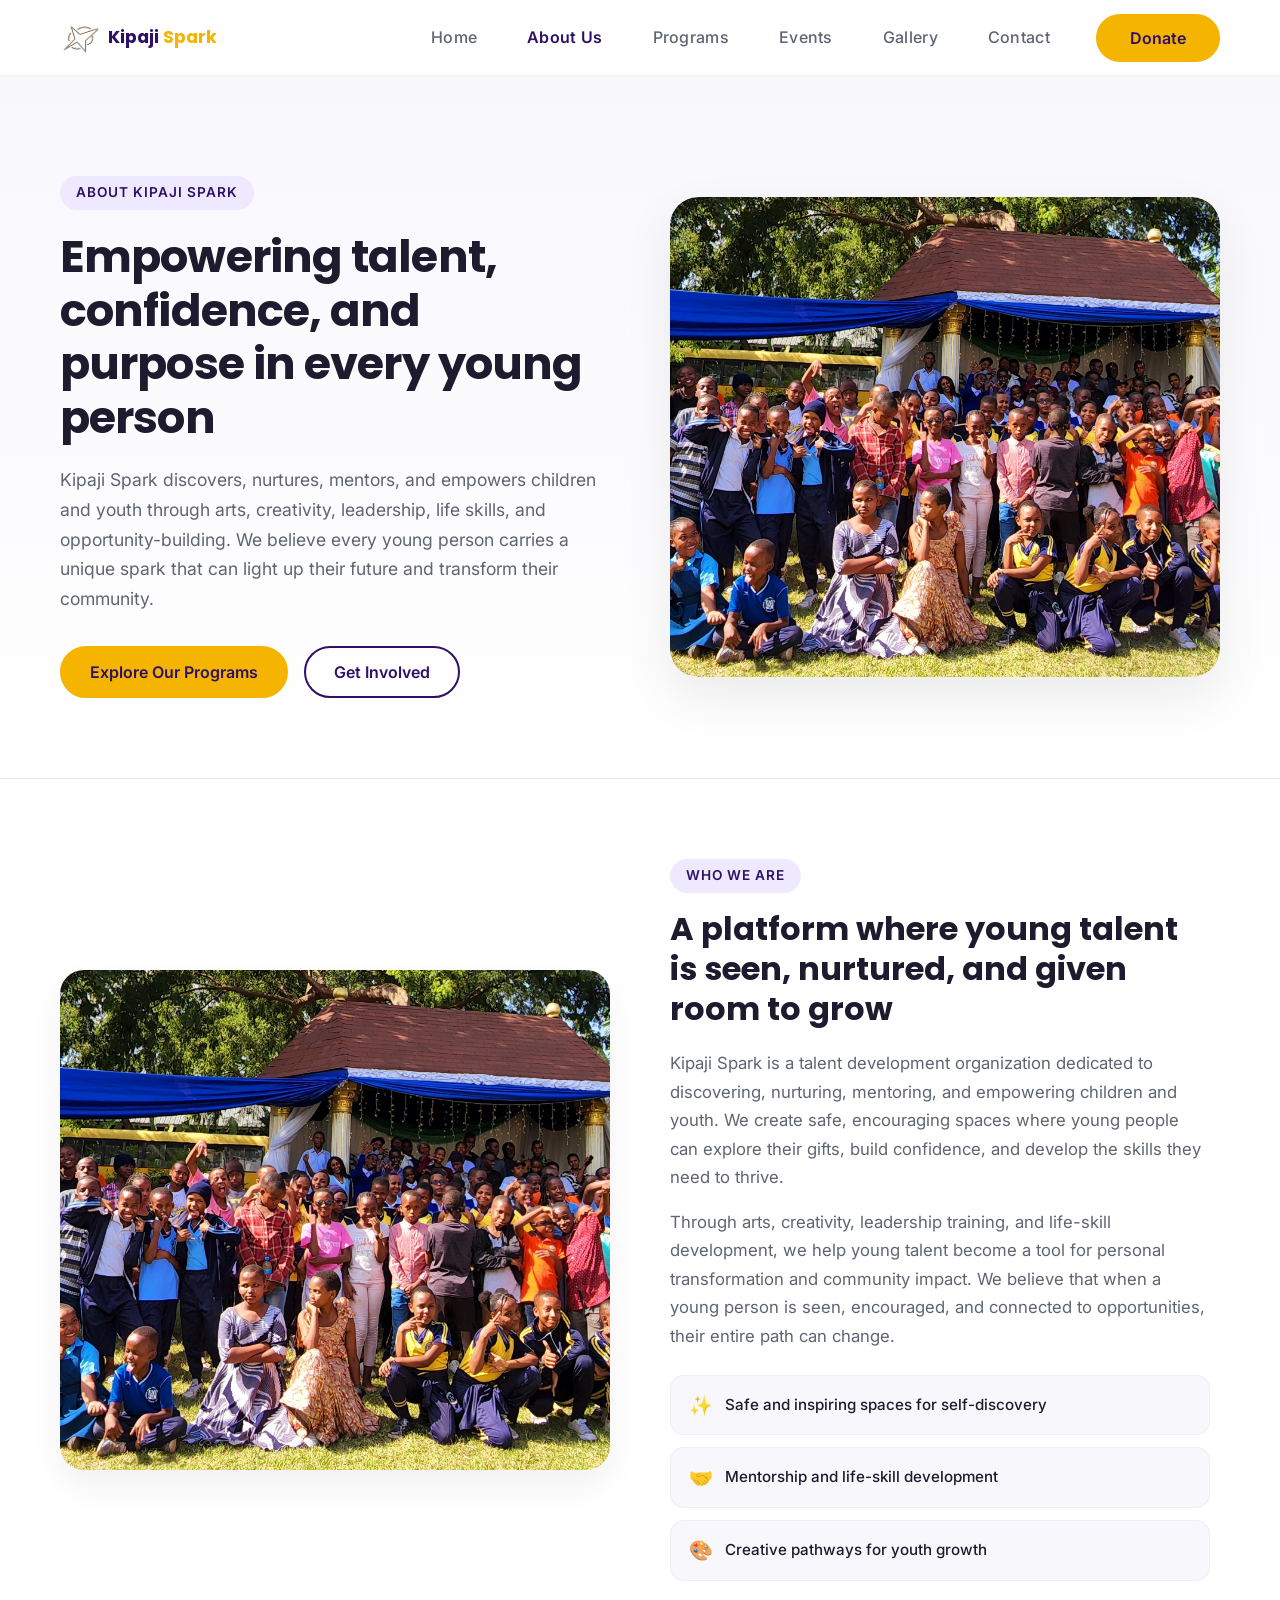
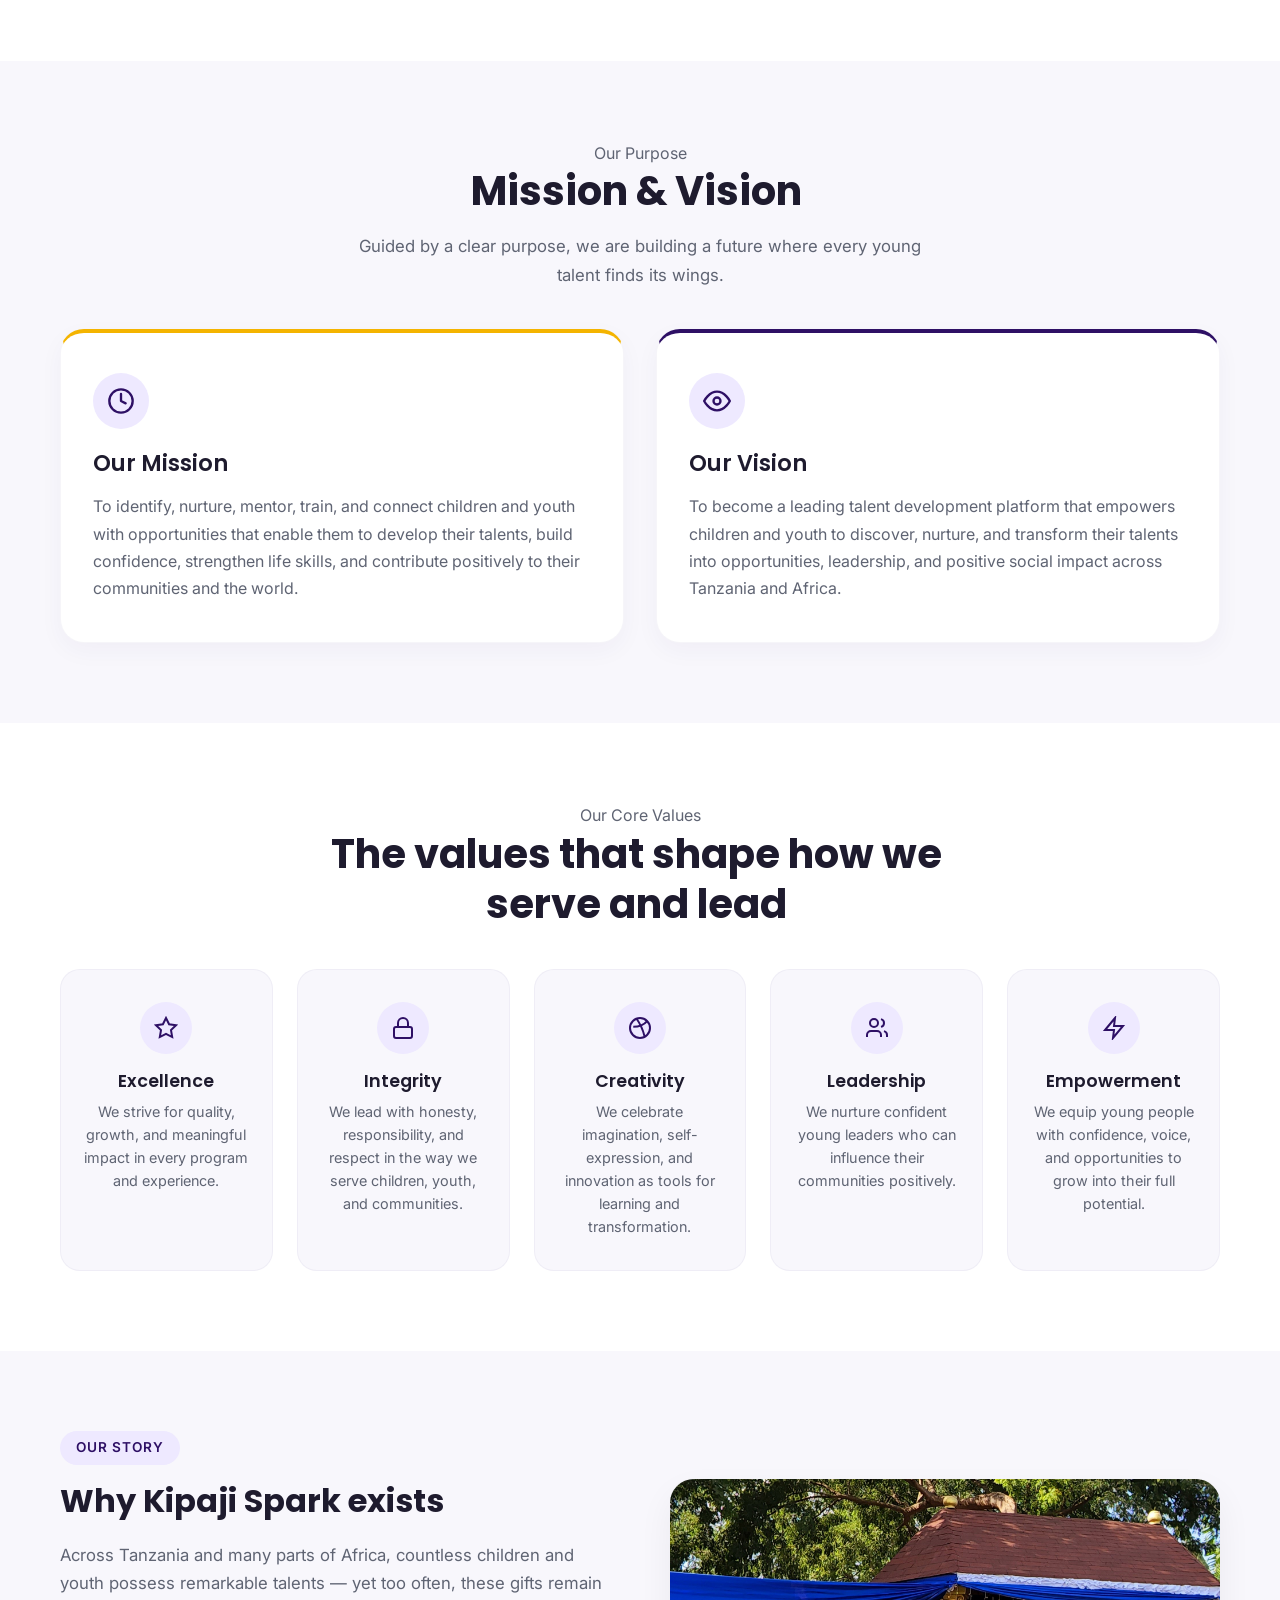
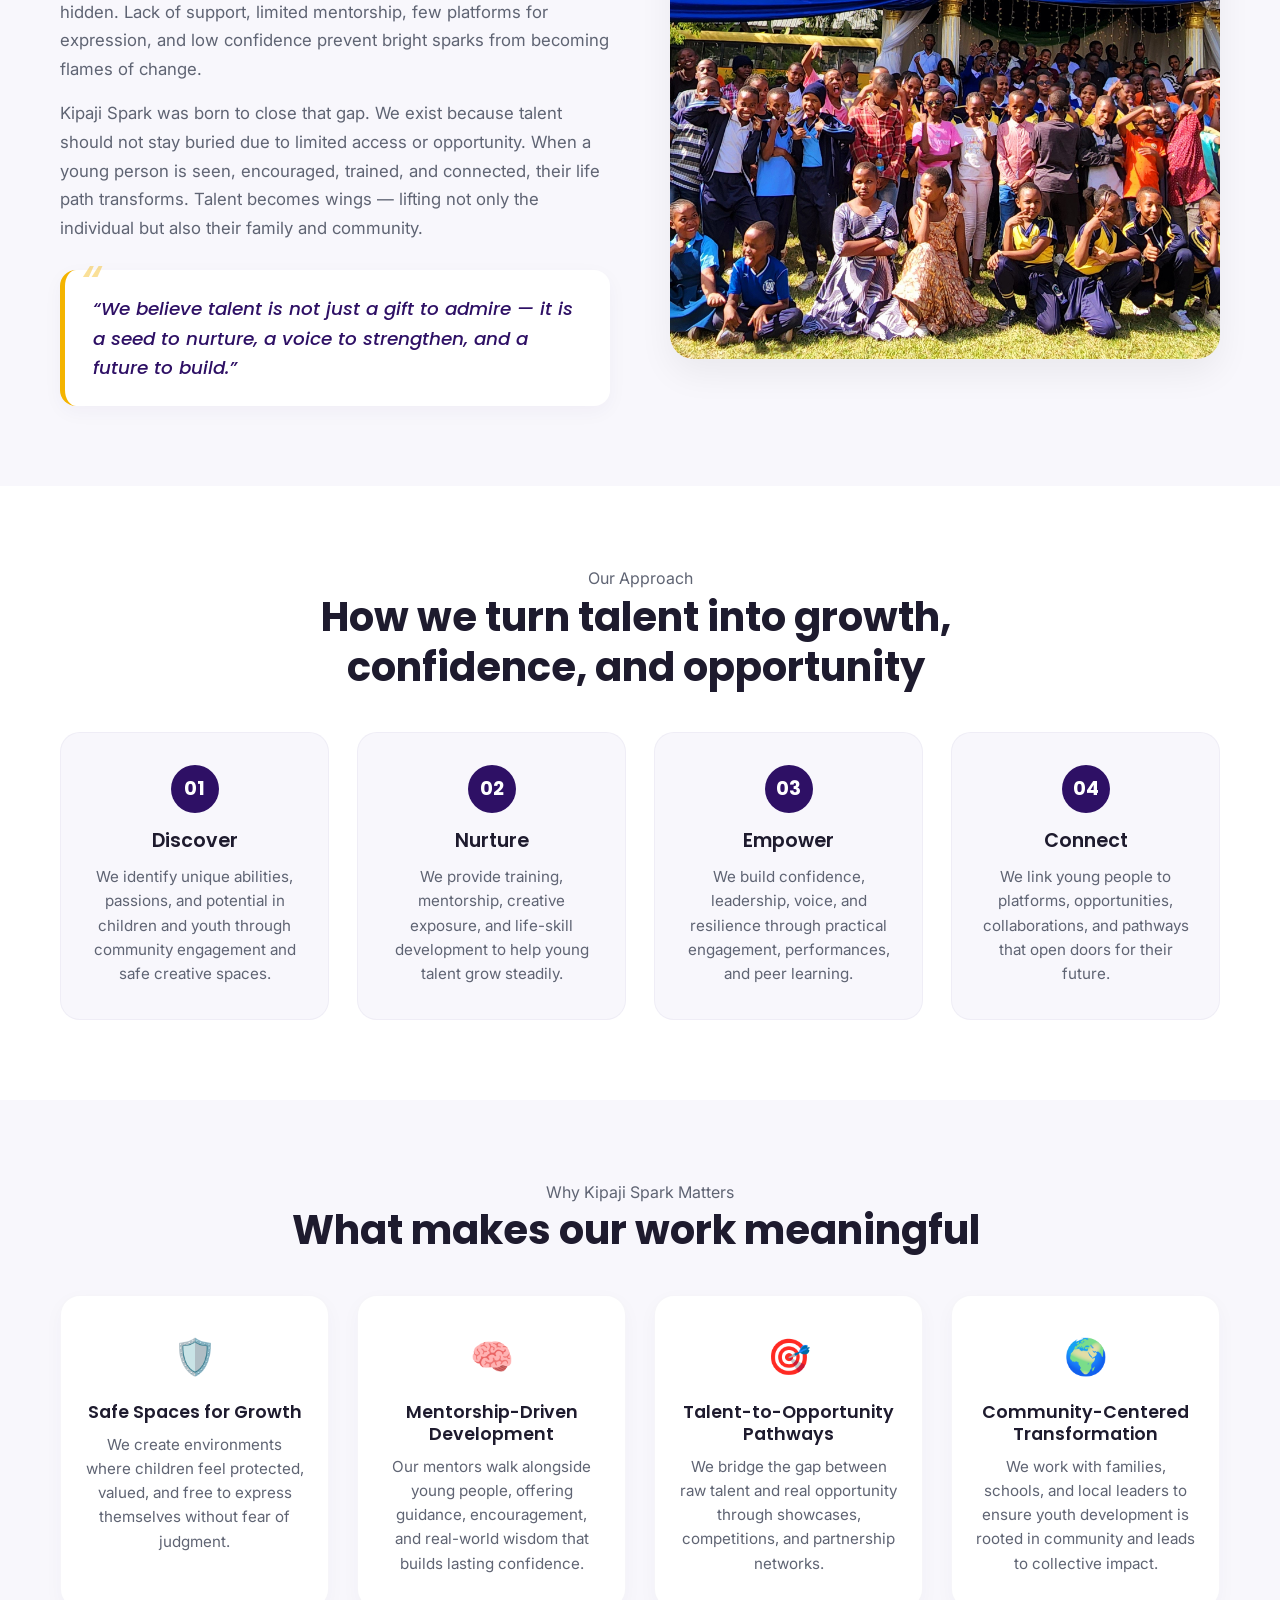
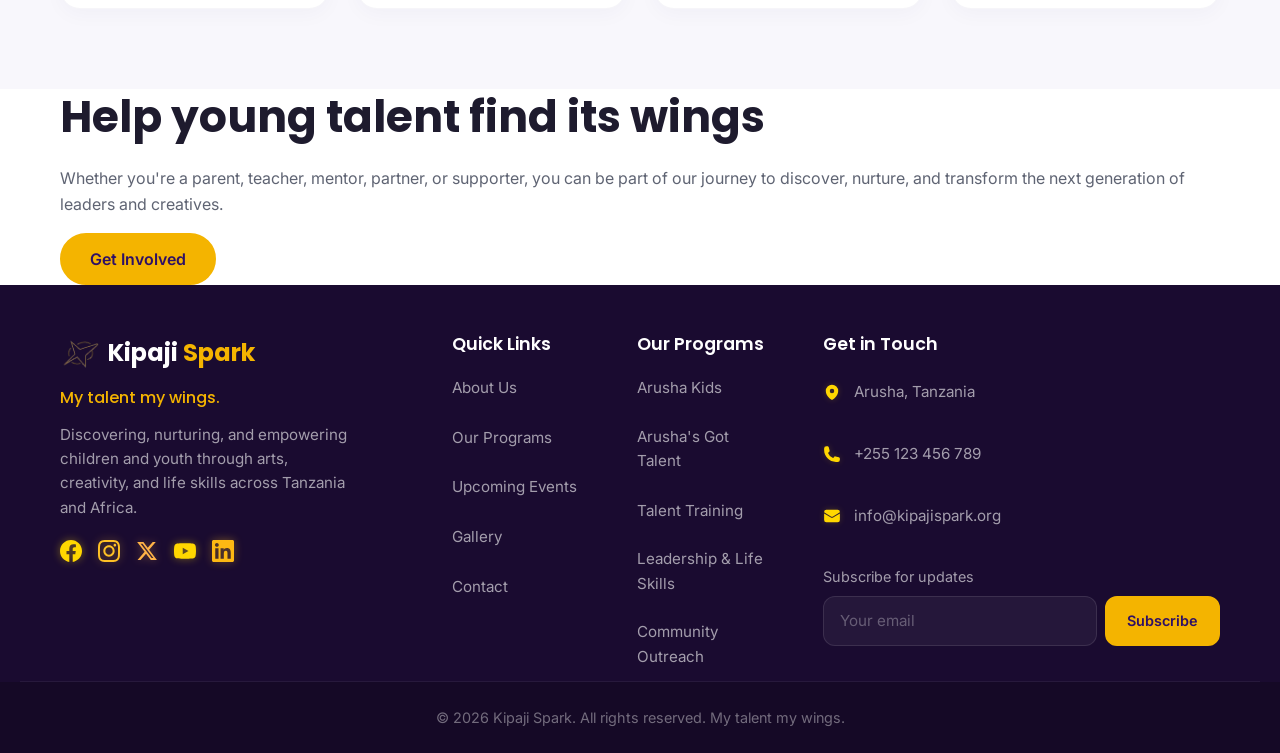
==== commit 91031766: "Same image in all pages" ====
--- a/about.html
+++ b/about.html
@@ -129,7 +129,7 @@
                     </div>
                     <div class="about-hero-image reveal fade-up">
                         <div class="about-hero-image-wrapper">
-                            <img src="assets/images/about/about-hero.jpg" alt="Young participants engaged in a creative workshop at Kipaji Spark" />
+                            <img src="assets/images/kids.jpeg" alt="Young participants engaged in a creative workshop at Kipaji Spark" />
                             <div class="deco-shape deco-purple-blob"></div>
                         </div>
                     </div>
@@ -144,7 +144,7 @@
             <div class="container">
                 <div class="about-overview-grid">
                     <div class="about-overview-image reveal fade-left">
-                        <img src="assets/images/about/about-story.jpg" alt="Children and mentors sharing a joyful moment during a Kipaji Spark session" />
+                        <img src="assets/images/kids.jpeg" alt="Children and mentors sharing a joyful moment during a Kipaji Spark session" />
                     </div>
                     <div class="about-overview-content reveal fade-right">
                         <span class="section-eyebrow">Who We Are</span>
@@ -288,7 +288,7 @@
                         </blockquote>
                     </div>
                     <div class="story-image reveal fade-right">
-                        <img src="assets/images/about/about-workshop.jpg" alt="A mentor guiding children during a creative arts workshop at Kipaji Spark" />
+                        <img src="assets/images/kids.jpeg" alt="A mentor guiding children during a creative arts workshop at Kipaji Spark" />
                     </div>
                 </div>
             </div>
--- a/assets/css/responsive.css
+++ b/assets/css/responsive.css
@@ -408,6 +408,50 @@
 /* Logo - Mobile */
 .logo-text {
     font-size: 1.1rem;
+}
+
+/* ==========================================================
+   FOOTER - Match the home page on smaller screens
+   ========================================================== */
+@media (max-width: 1024px) {
+    .site-footer .footer-container {
+        grid-template-columns: 1fr 1fr;
+        gap: 32px;
+    }
+}
+
+@media (max-width: 768px) {
+    .site-footer .footer-container {
+        grid-template-columns: 1fr;
+        gap: 32px;
+    }
+
+    .site-footer .newsletter-form {
+        flex-direction: column;
+    }
+
+    .site-footer .newsletter-form .btn {
+        width: 100%;
+        justify-content: center;
+    }
+}
+
+@media (max-width: 480px) {
+    .site-footer {
+        padding-top: 40px;
+    }
+
+    .site-footer .footer-container {
+        gap: 24px;
+    }
+
+    .site-footer .footer-desc {
+        max-width: 100%;
+    }
+
+    .site-footer .footer-socials {
+        flex-wrap: wrap;
+    }
 }
 
 /* ==========================================================
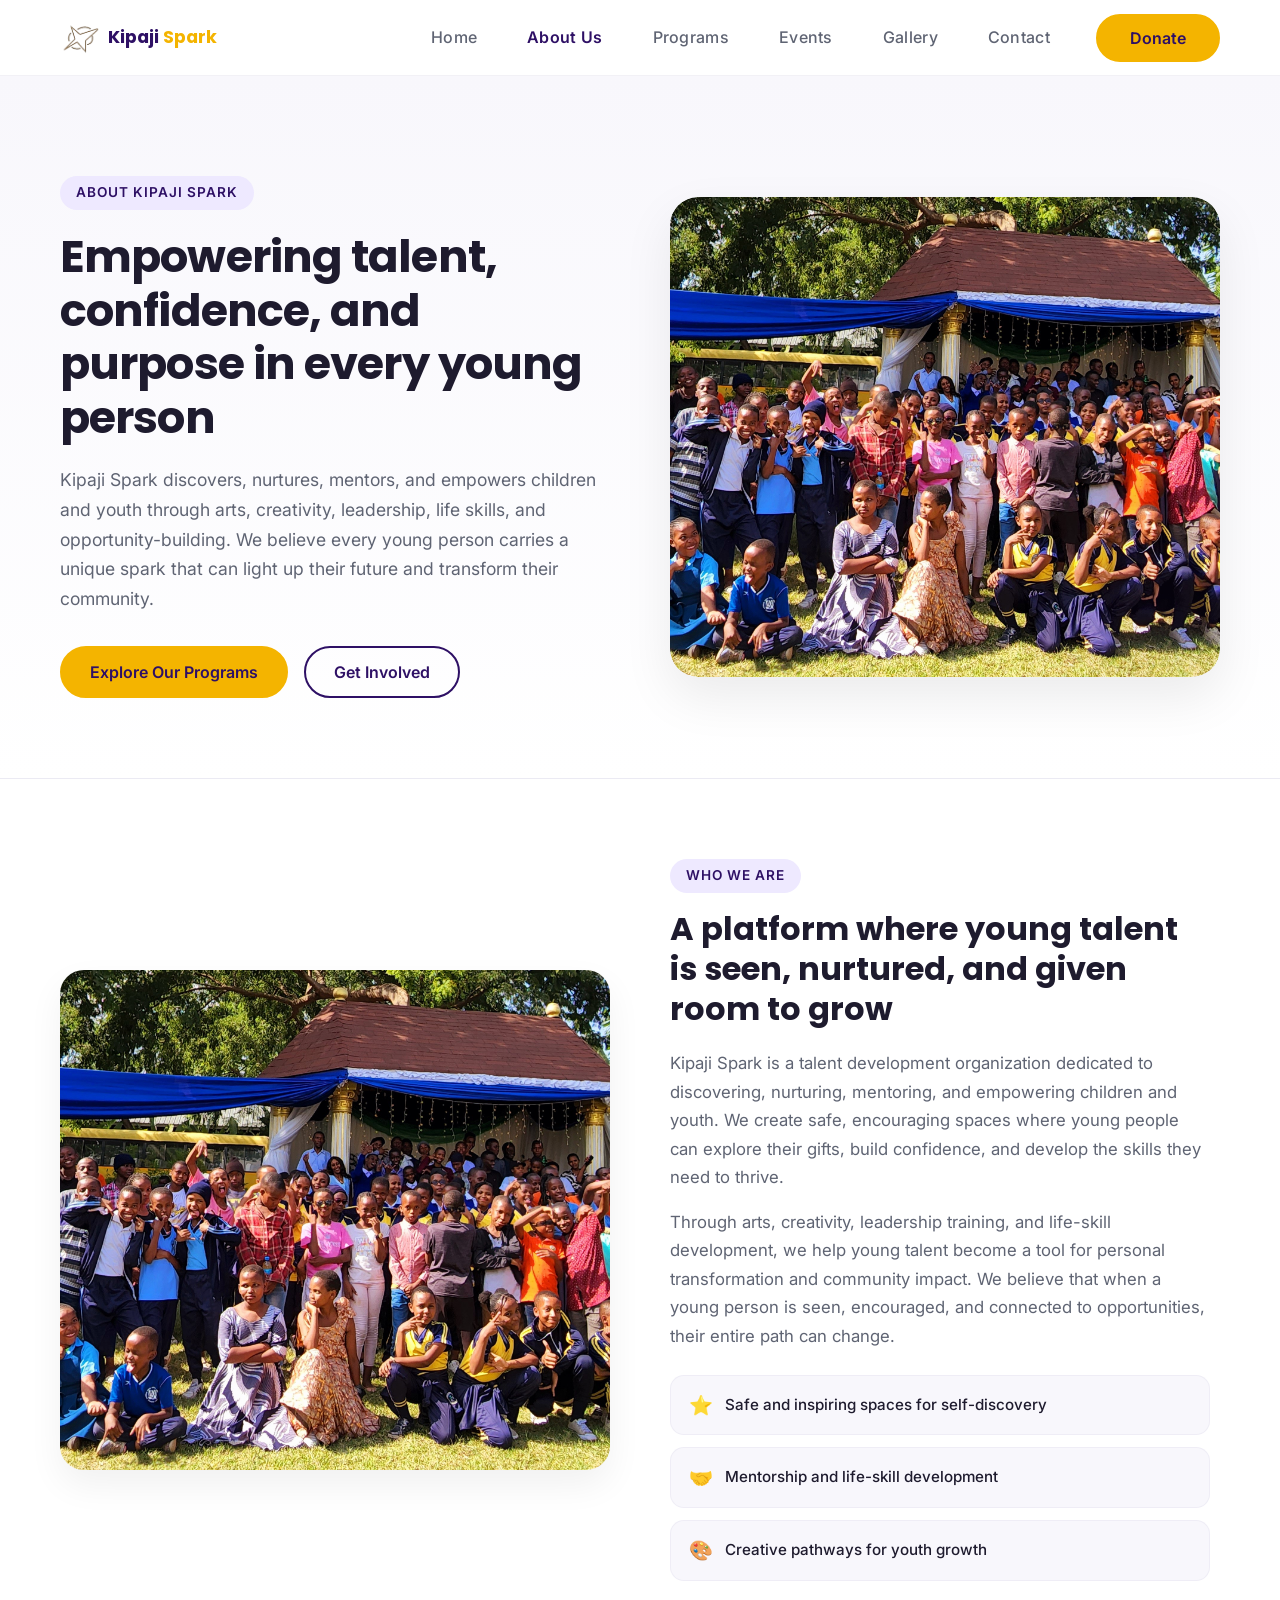
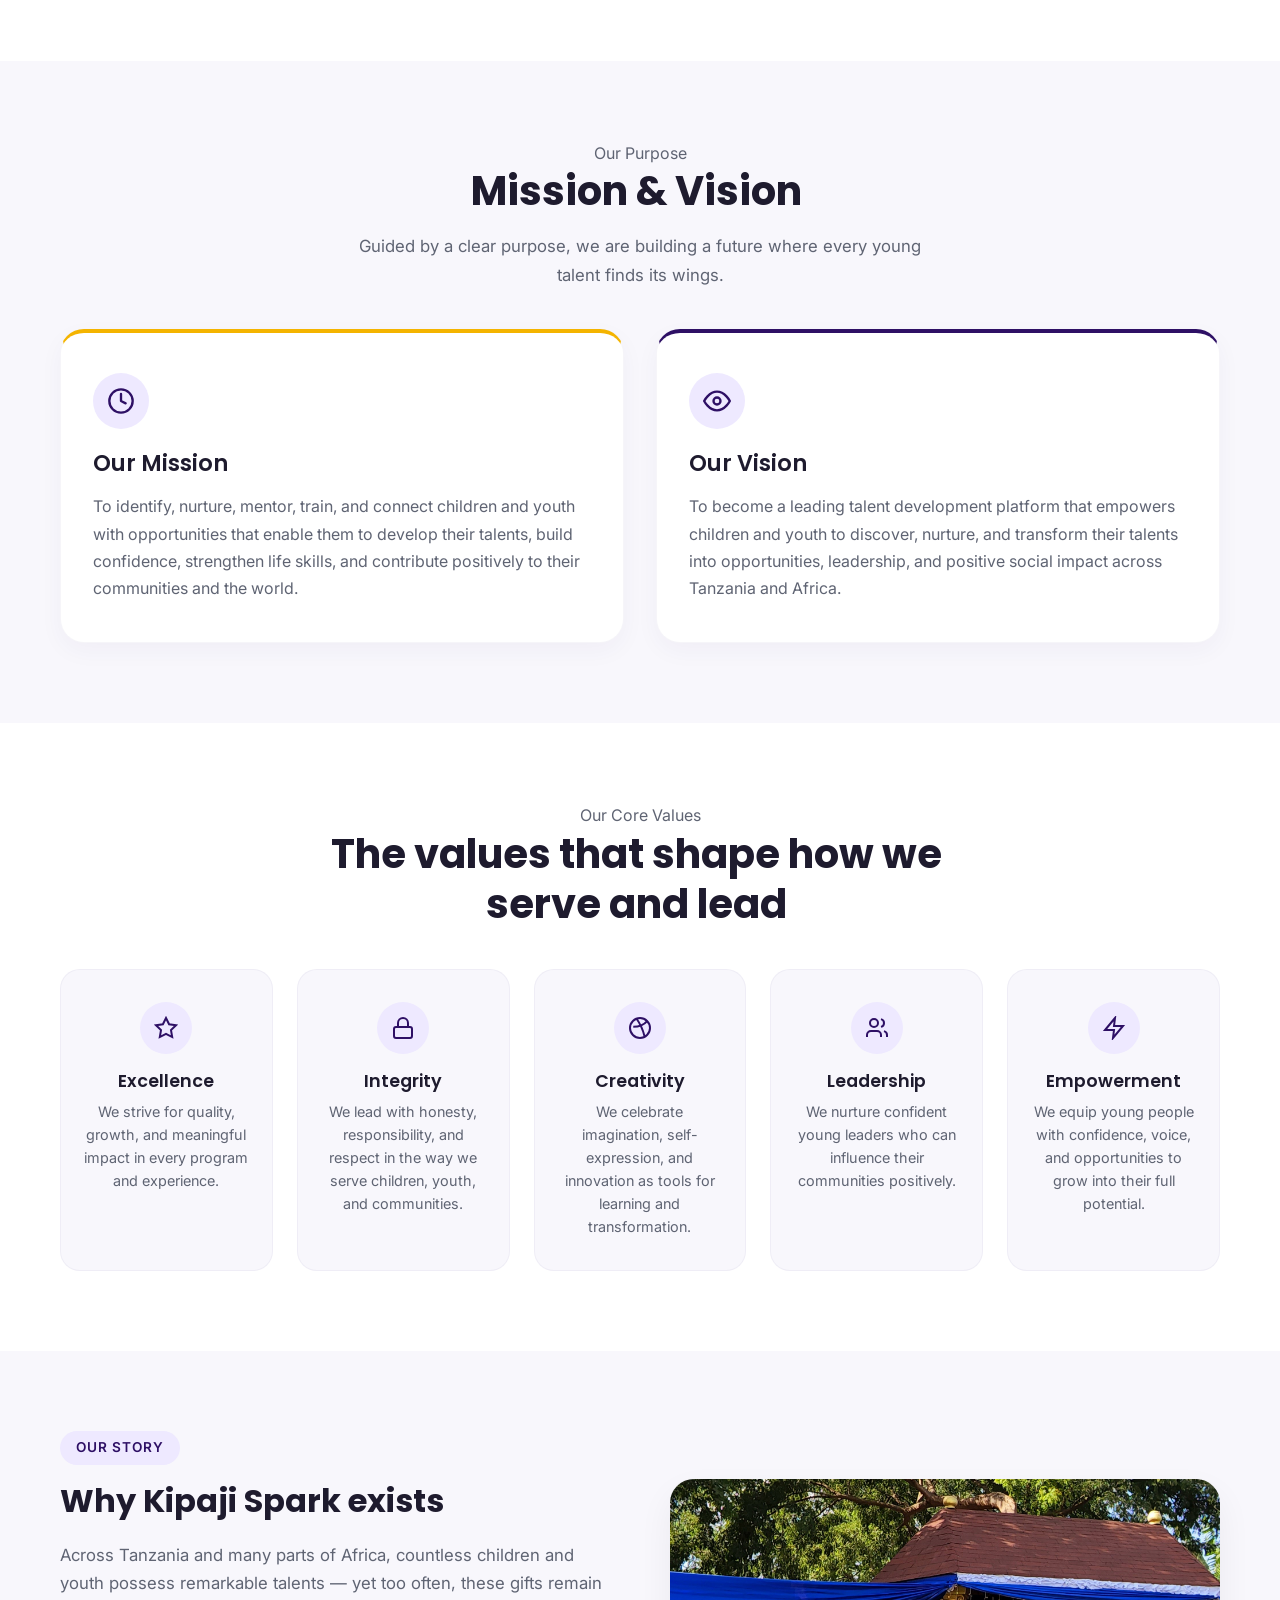
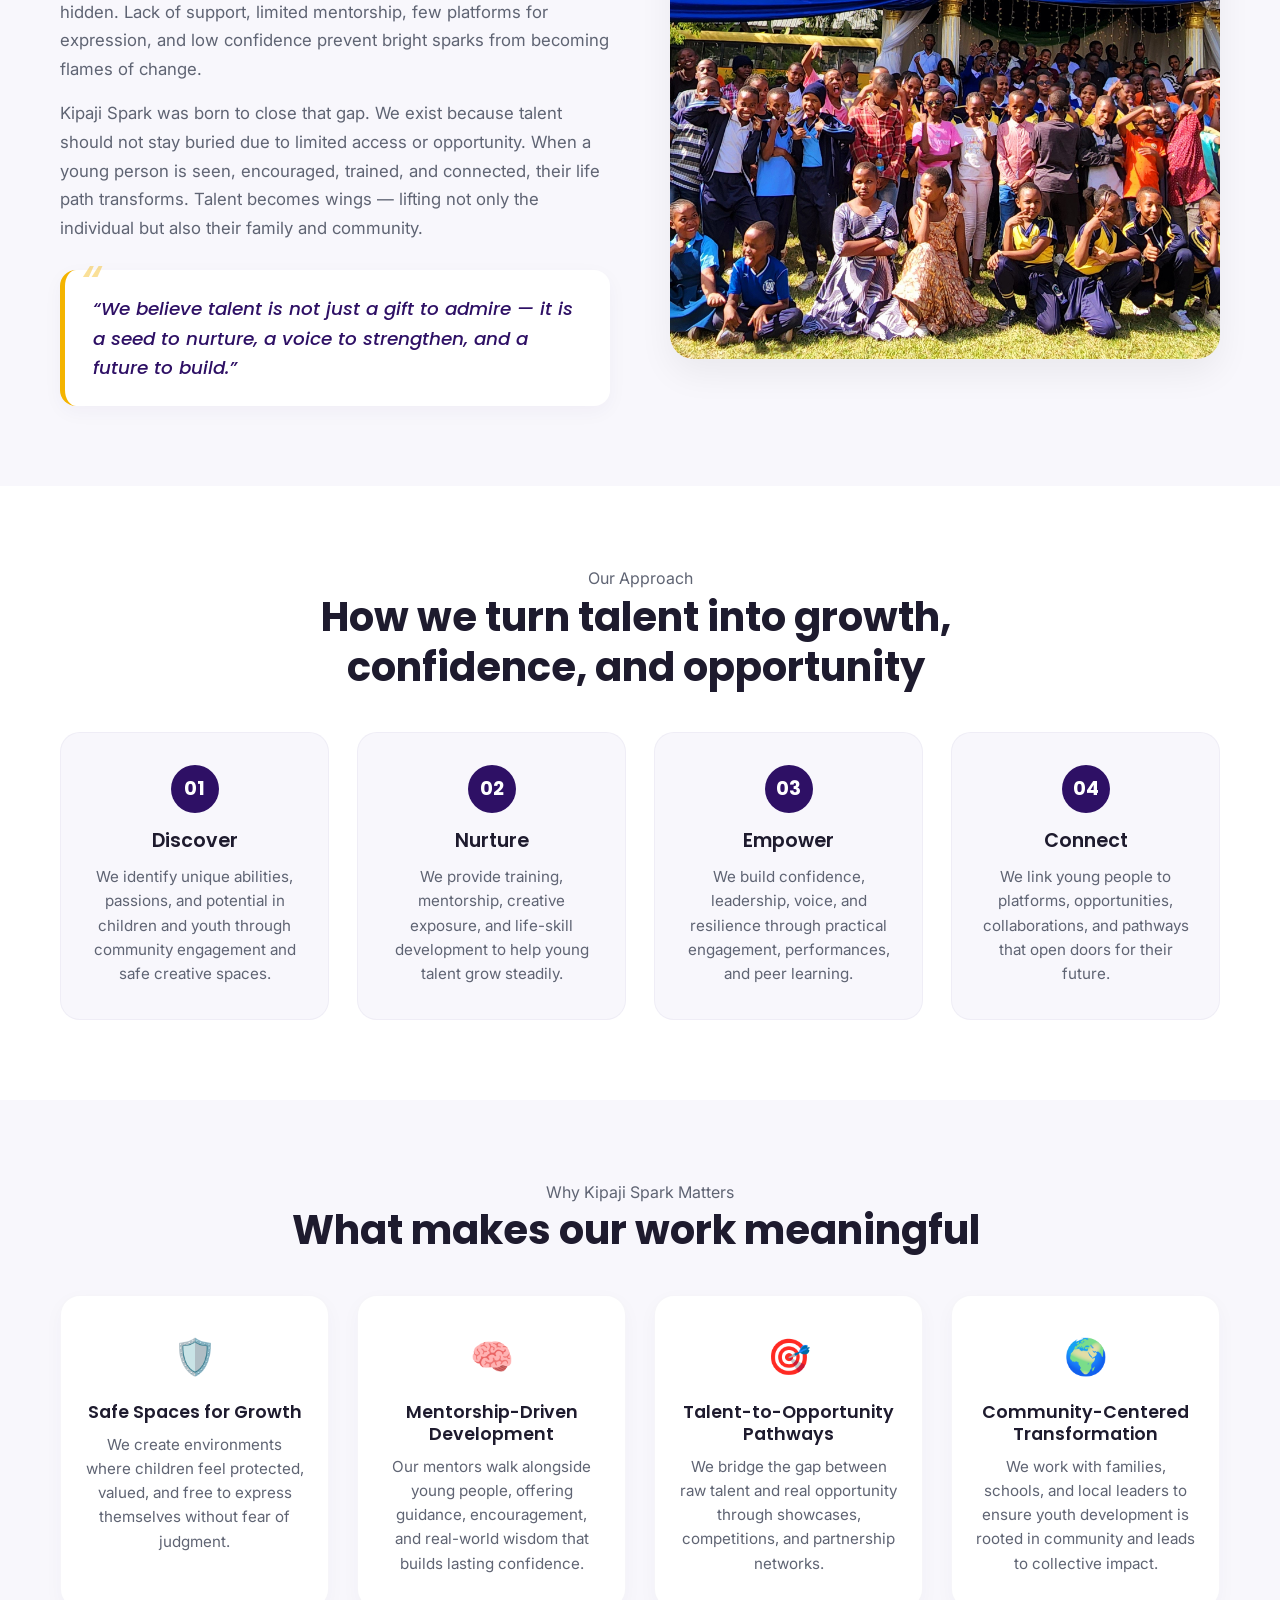
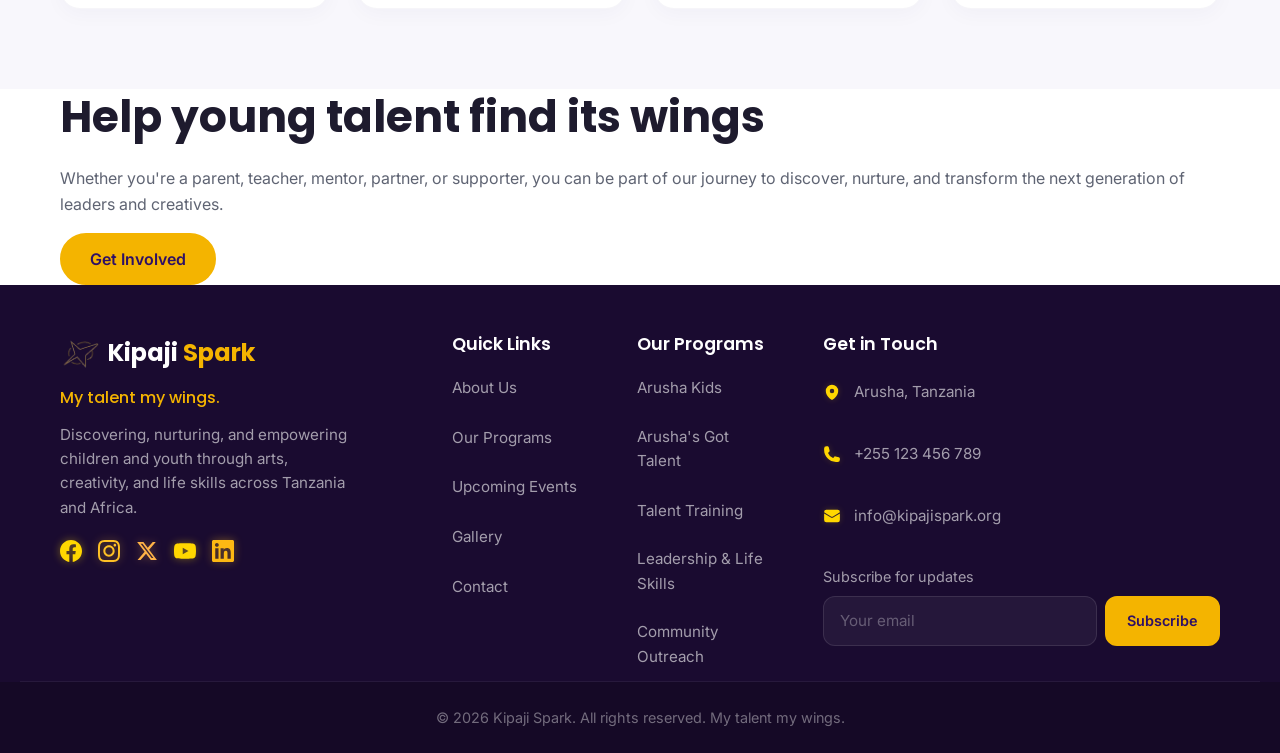
==== commit 82475d14: "image test" ====
--- a/about.html
+++ b/about.html
@@ -161,7 +161,7 @@
                         </p>
                         <div class="highlight-mini-list">
                             <div class="highlight-item">
-                                <span class="highlight-icon">✨</span>
+                                <span class="highlight-icon">⭐</span>
                                 <span>Safe and inspiring spaces for self-discovery</span>
                             </div>
                             <div class="highlight-item">
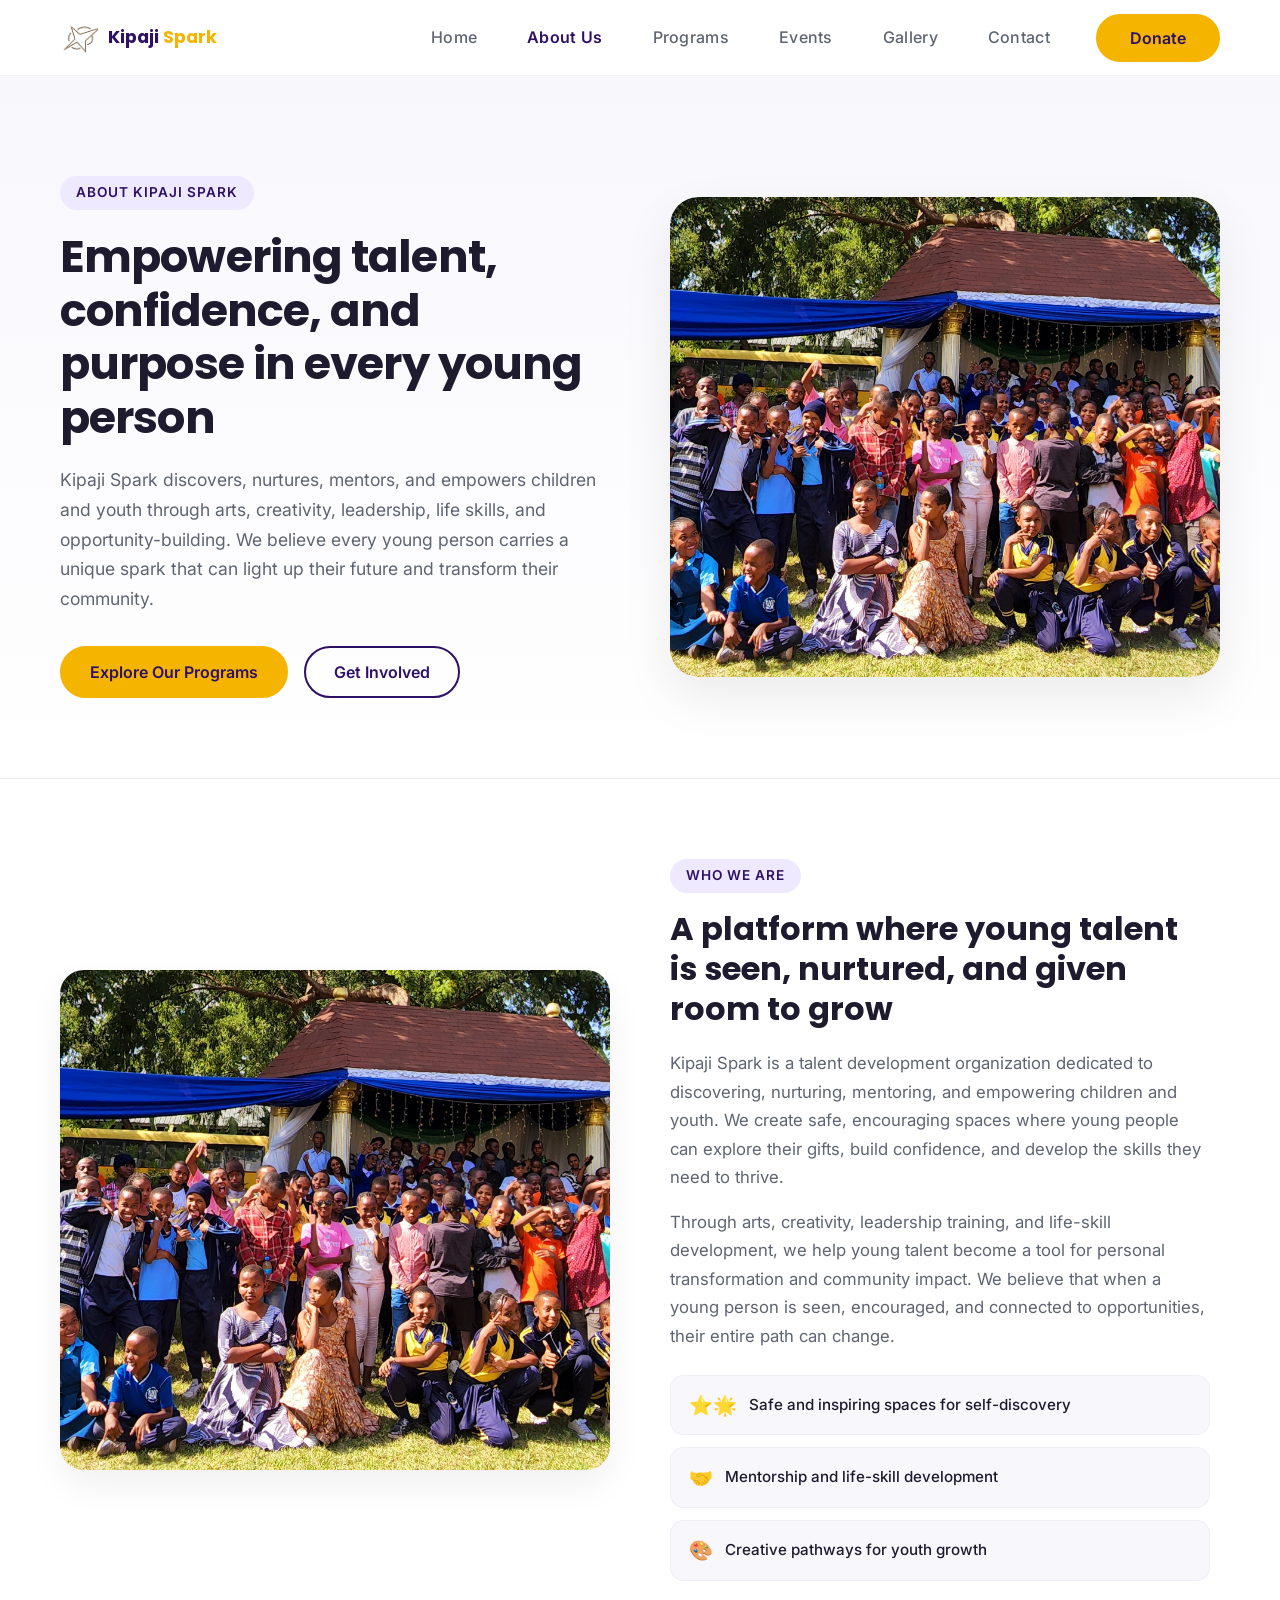
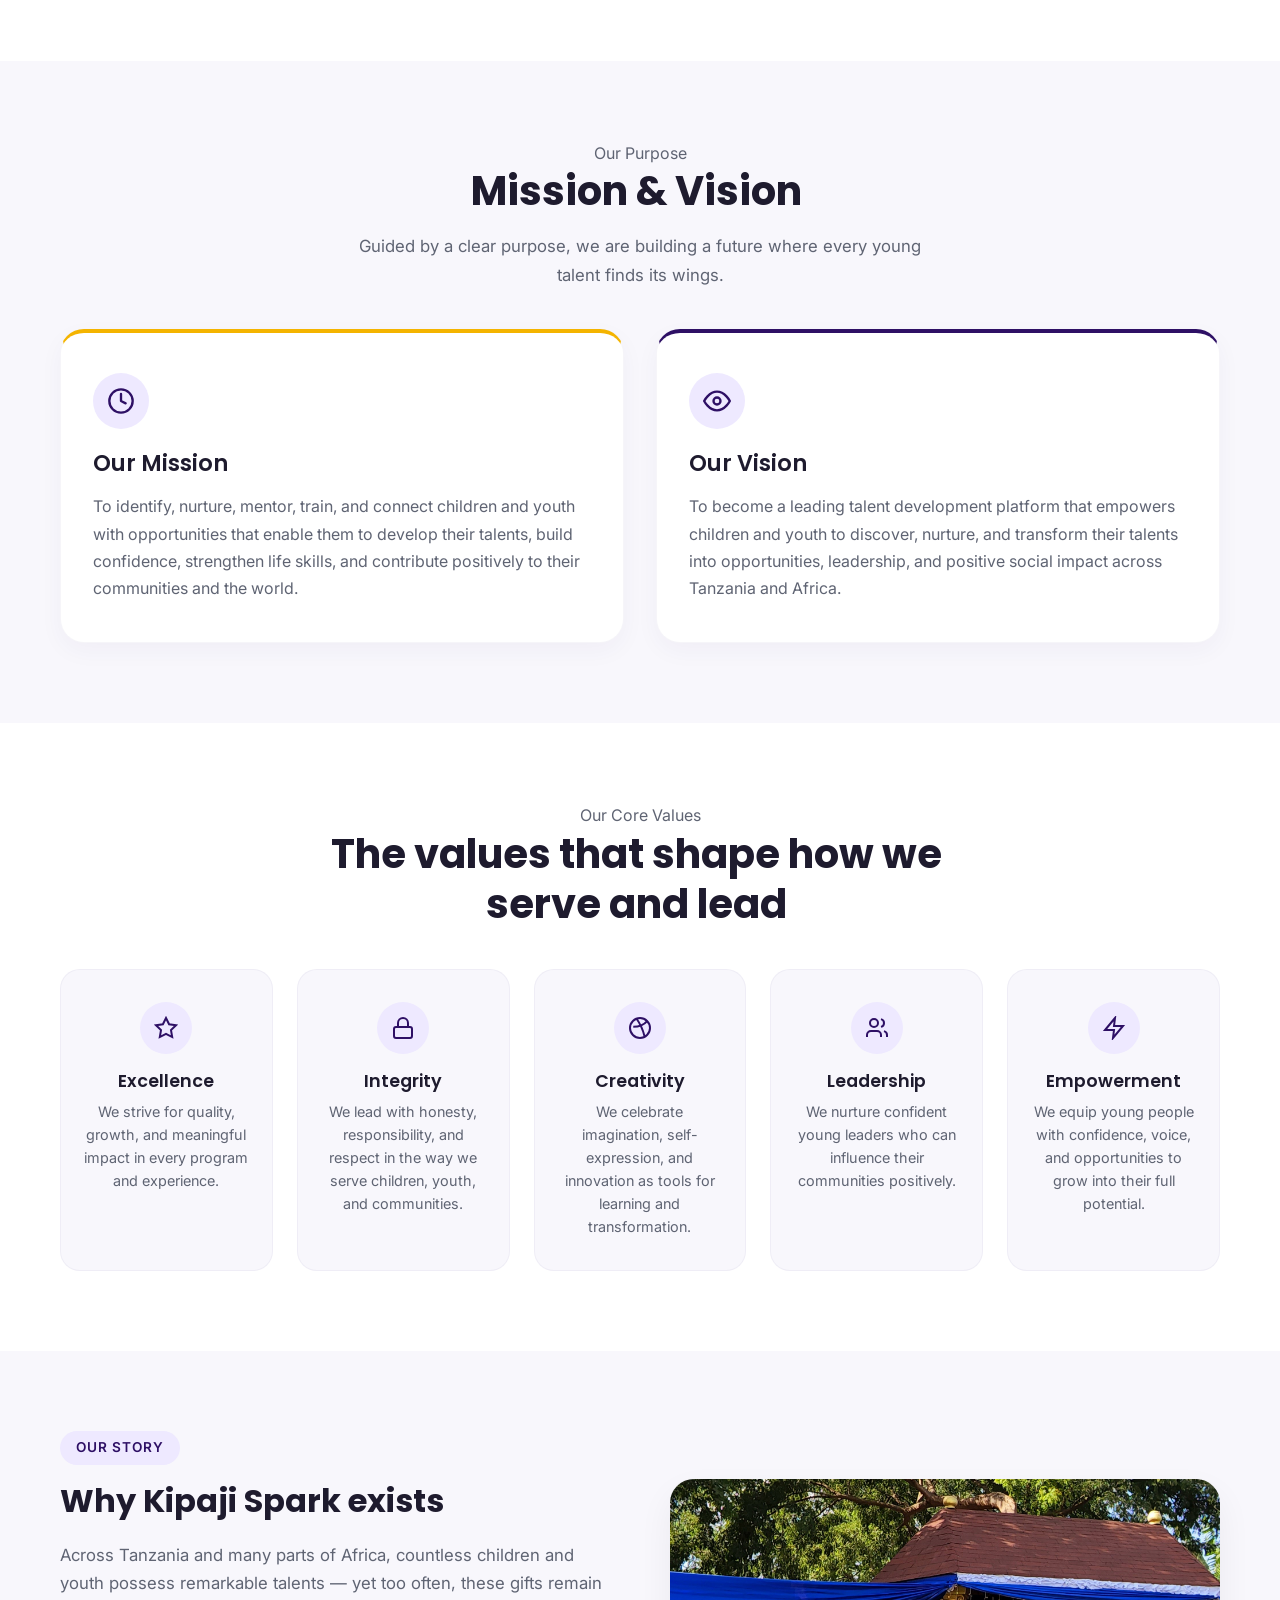
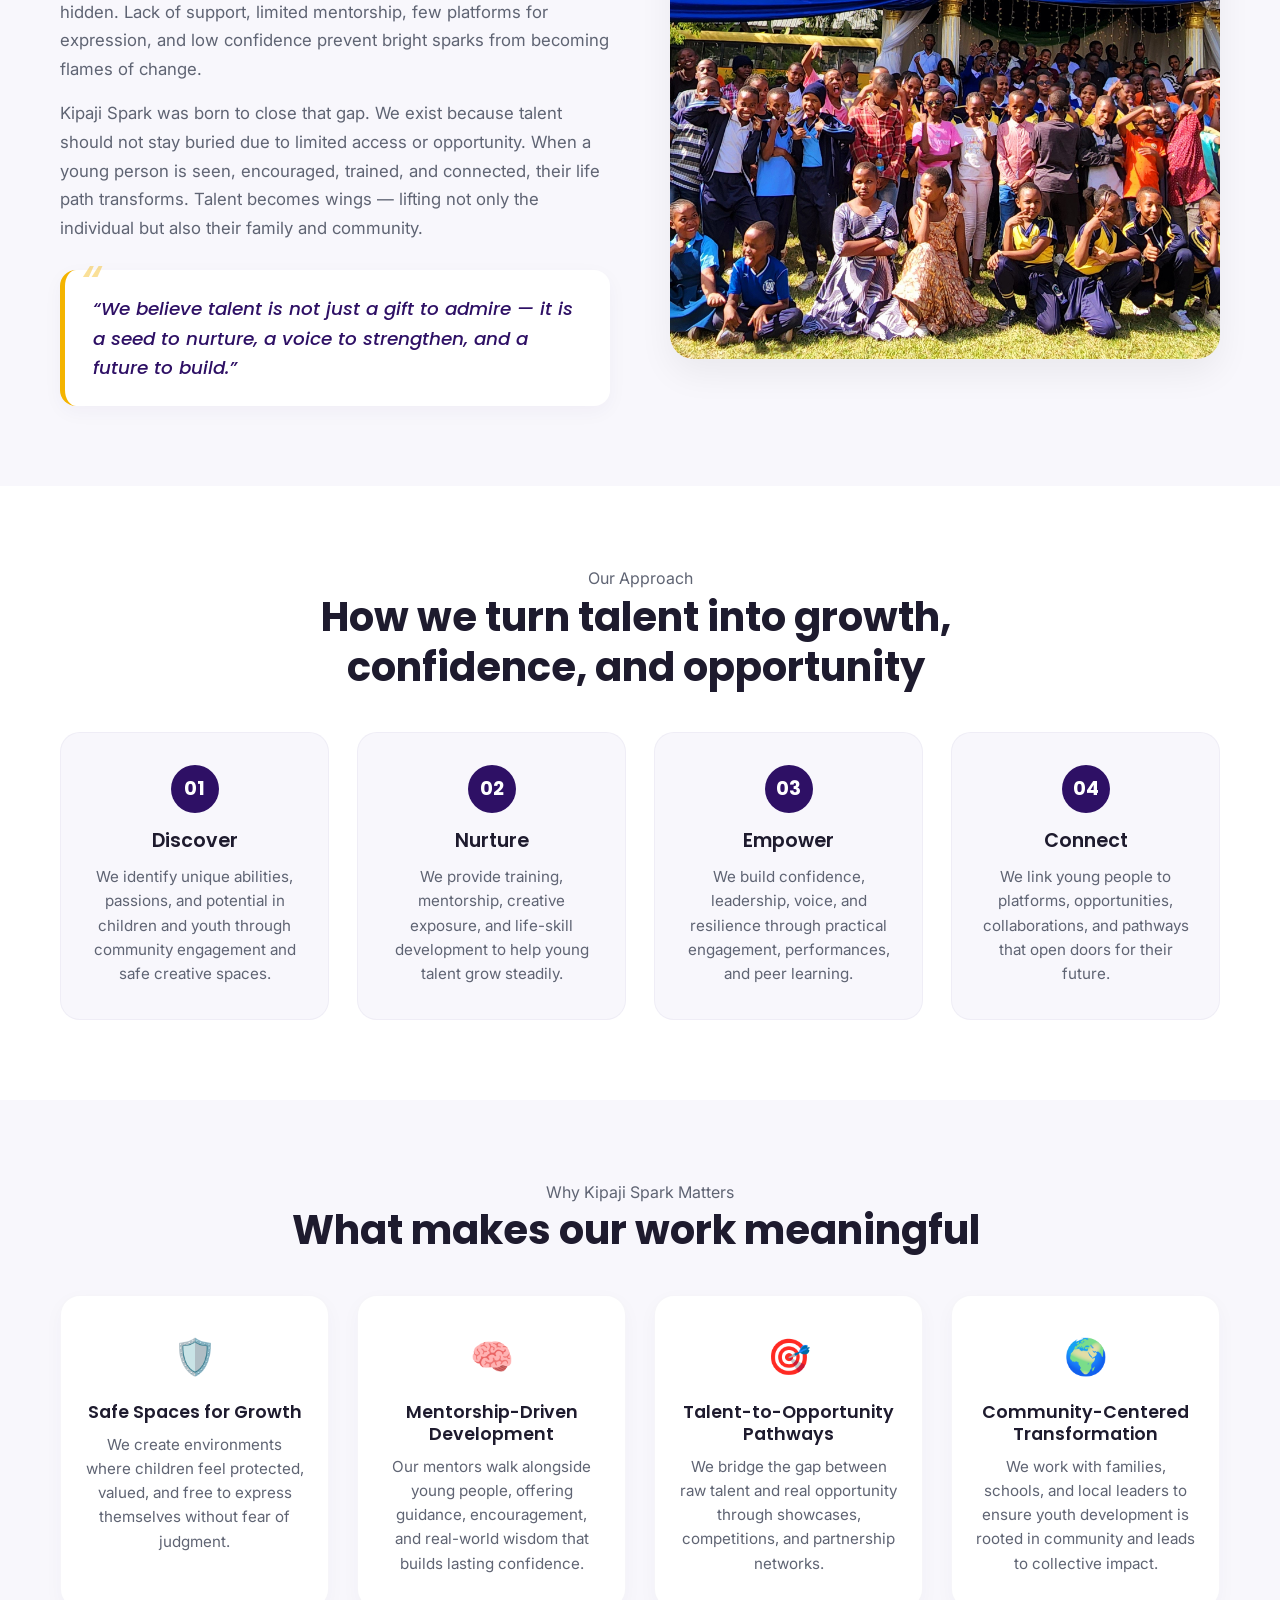
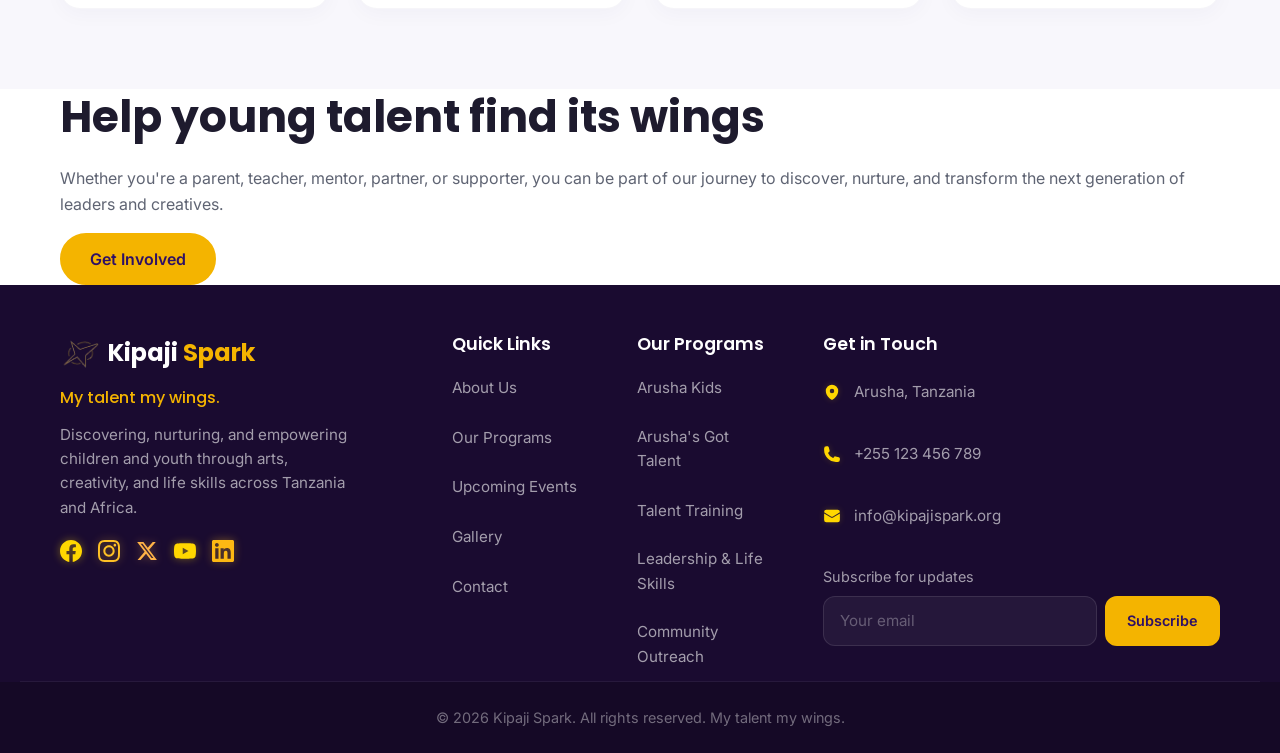
==== commit 2590e231: "image test" ====
--- a/about.html
+++ b/about.html
@@ -161,7 +161,7 @@
                         </p>
                         <div class="highlight-mini-list">
                             <div class="highlight-item">
-                                <span class="highlight-icon">⭐</span>
+                                <span class="highlight-icon">⭐🌟</span>
                                 <span>Safe and inspiring spaces for self-discovery</span>
                             </div>
                             <div class="highlight-item">
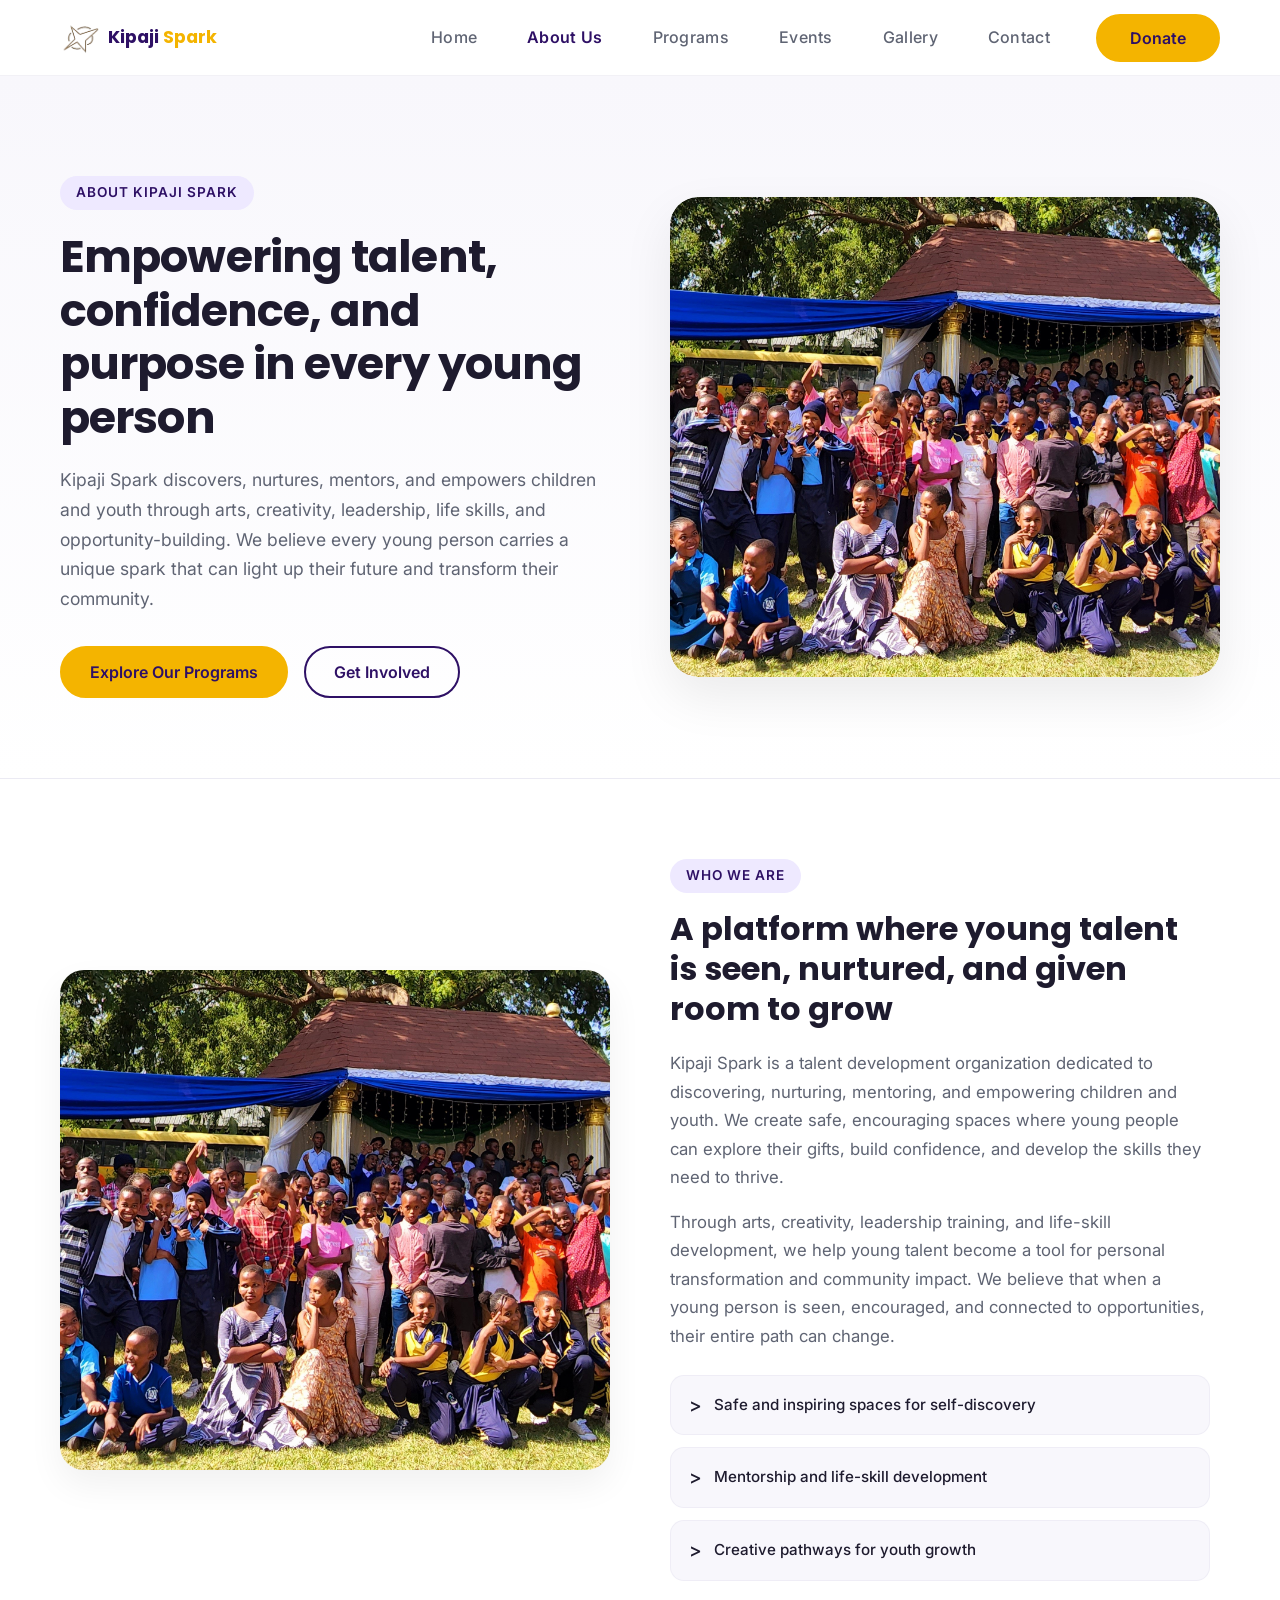
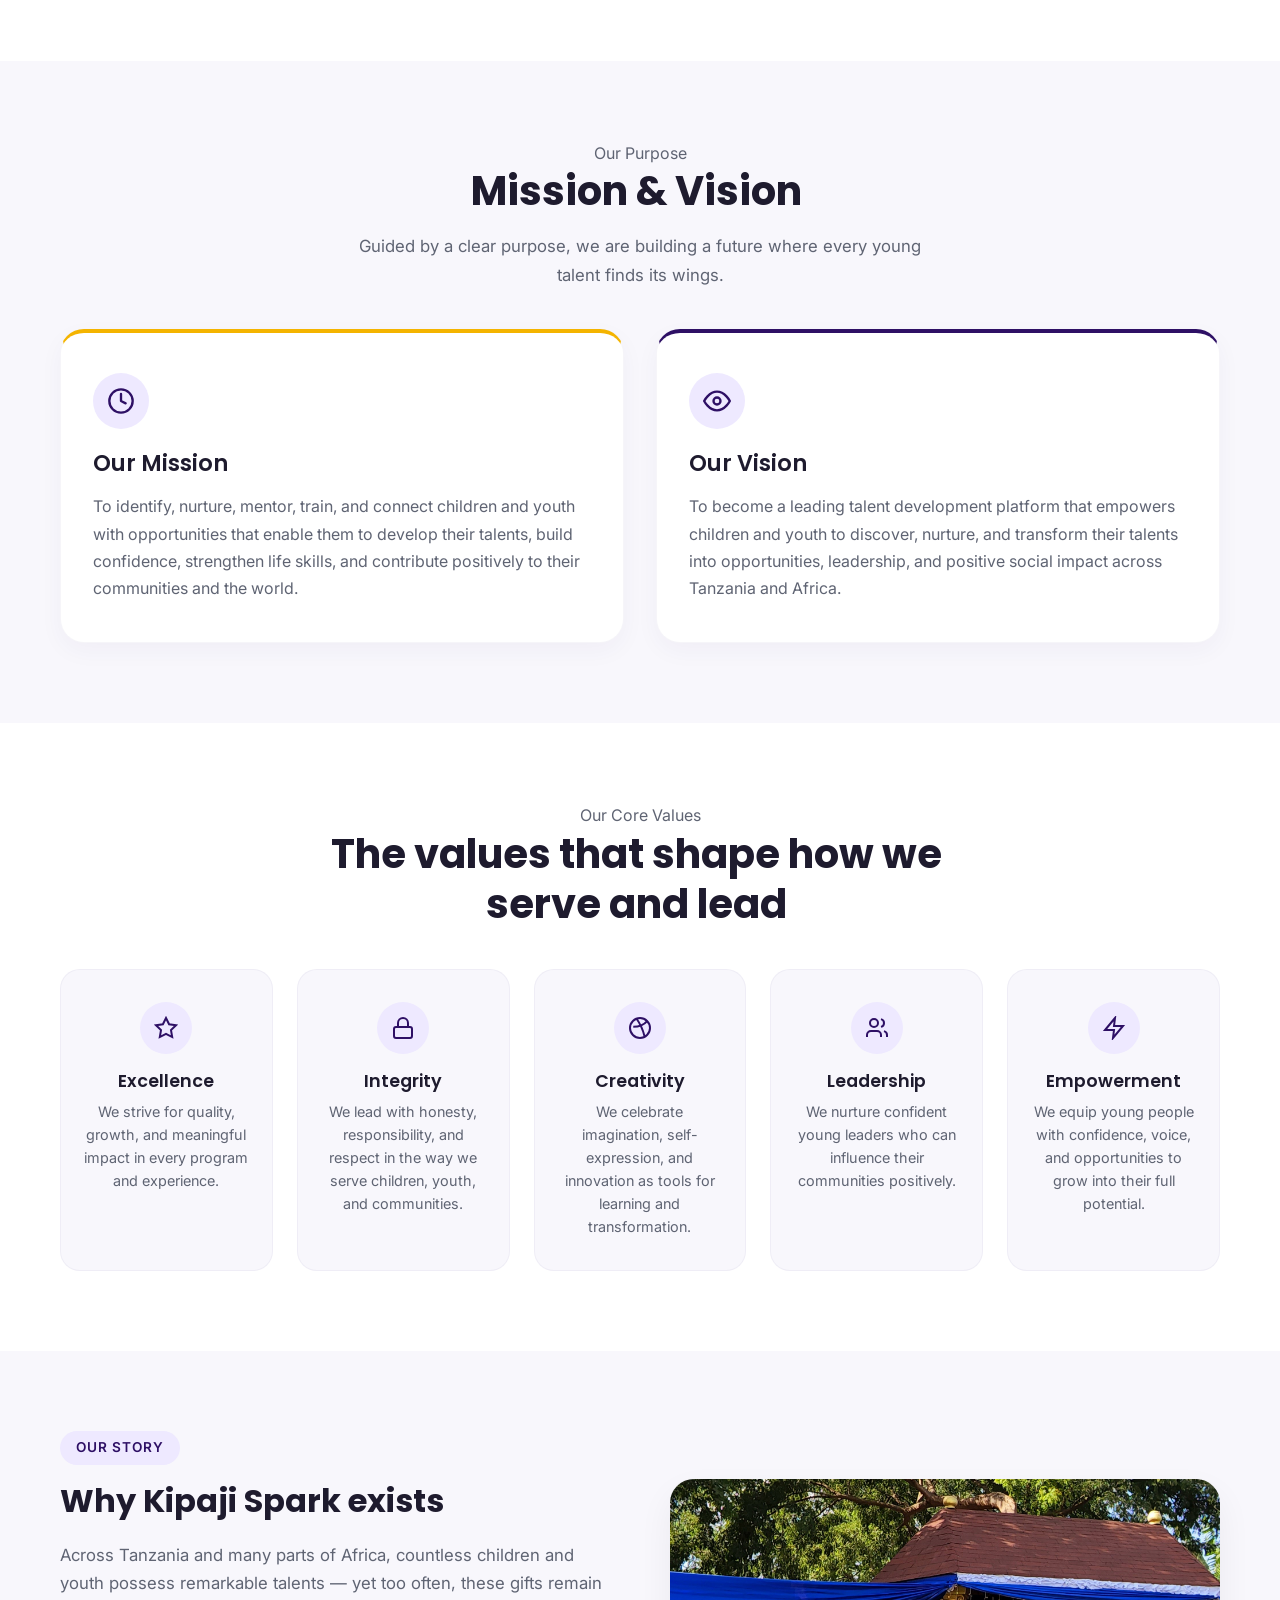
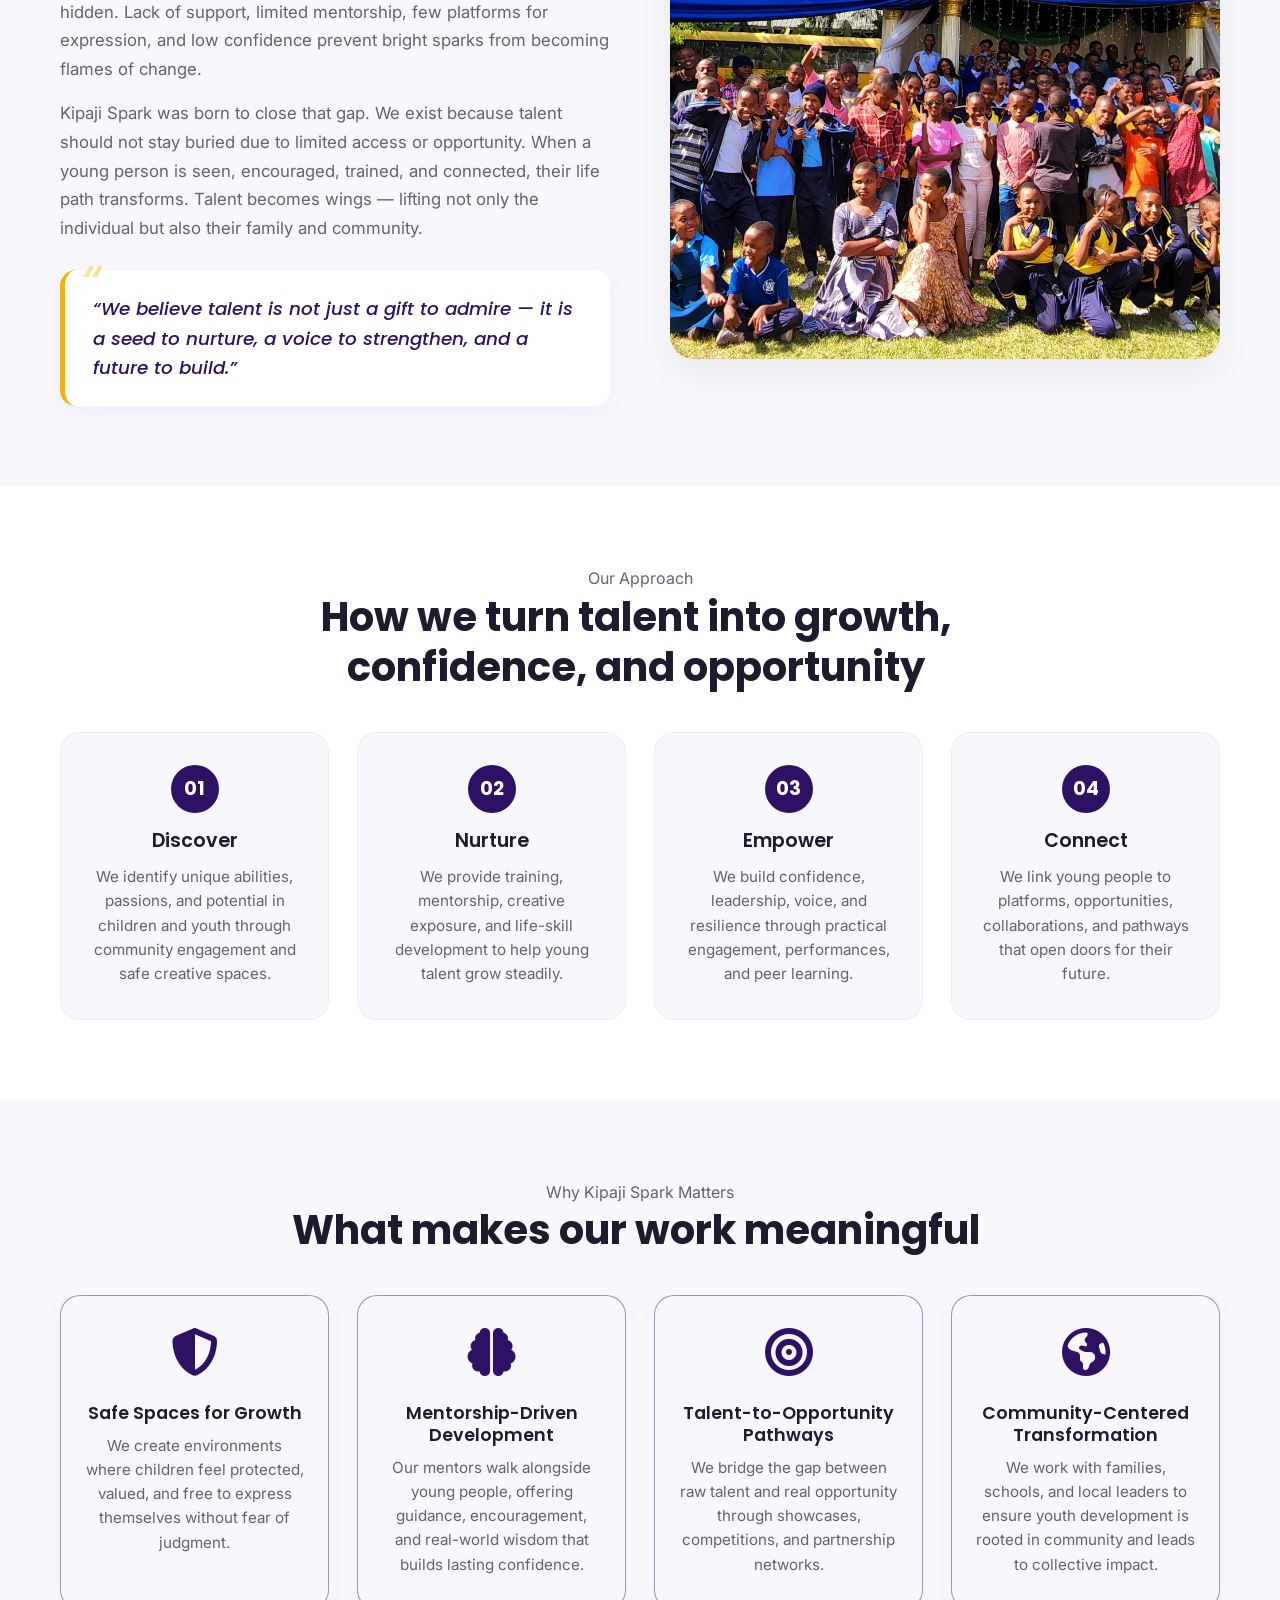
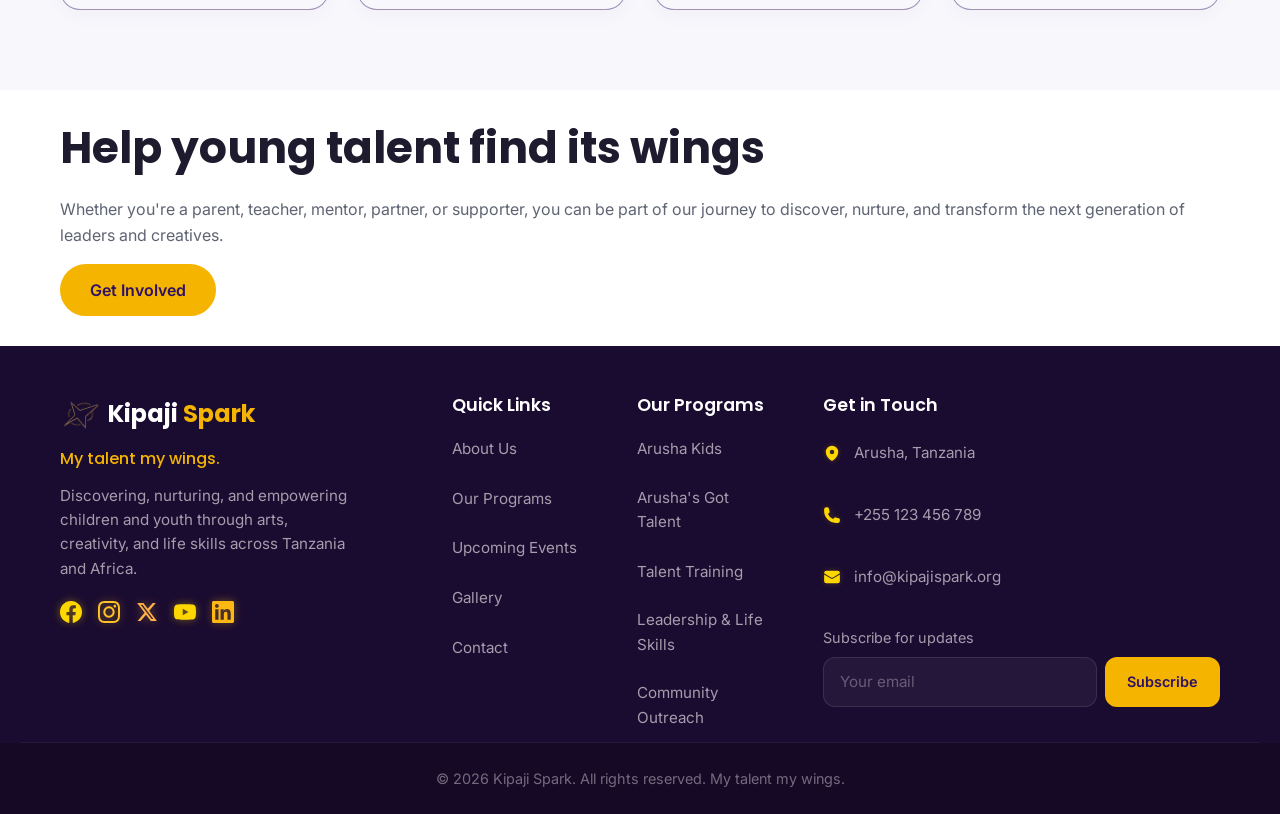
==== commit be709e58: "3 pages icon update" ====
--- a/about.html
+++ b/about.html
@@ -18,6 +18,9 @@
     
     <!-- Responsive Styles -->
     <link rel="stylesheet" href="assets/css/responsive.css" />
+
+    <!-- Font Awesome  -->
+    <link rel="stylesheet" href="https://cdnjs.cloudflare.com/ajax/libs/font-awesome/6.4.0/css/all.min.css">
 </head>
 <body>
 
@@ -161,15 +164,15 @@
                         </p>
                         <div class="highlight-mini-list">
                             <div class="highlight-item">
-                                <span class="highlight-icon">⭐🌟</span>
+                                <span class="highlight-icon">></span>
                                 <span>Safe and inspiring spaces for self-discovery</span>
                             </div>
                             <div class="highlight-item">
-                                <span class="highlight-icon">🤝</span>
+                                <span class="highlight-icon">></span>
                                 <span>Mentorship and life-skill development</span>
                             </div>
                             <div class="highlight-item">
-                                <span class="highlight-icon">🎨</span>
+                                <span class="highlight-icon">></span>
                                 <span>Creative pathways for youth growth</span>
                             </div>
                         </div>
@@ -339,22 +342,30 @@
                 </div>
                 <div class="impact-pillars-grid">
                     <div class="impact-pillar reveal fade-up">
-                        <div class="pillar-icon">🛡️</div>
+                        <div class="pillar-icon">
+                            <i class="fas fa-shield-halved"></i>
+                        </div>
                         <h4>Safe Spaces for Growth</h4>
                         <p>We create environments where children feel protected, valued, and free to express themselves without fear of judgment.</p>
                     </div>
                     <div class="impact-pillar reveal fade-up">
-                        <div class="pillar-icon">🧠</div>
+                        <div class="pillar-icon">
+                            <i class="fas fa-brain"></i> <!-- Or fa-graduation-cap, fa-user-graduate -->
+                        </div>
                         <h4>Mentorship-Driven Development</h4>
                         <p>Our mentors walk alongside young people, offering guidance, encouragement, and real-world wisdom that builds lasting confidence.</p>
                     </div>
                     <div class="impact-pillar reveal fade-up">
-                        <div class="pillar-icon">🎯</div>
+                        <div class="pillar-icon">
+                            <i class="fas fa-bullseye"></i>
+                        </div>
                         <h4>Talent-to-Opportunity Pathways</h4>
                         <p>We bridge the gap between raw talent and real opportunity through showcases, competitions, and partnership networks.</p>
                     </div>
                     <div class="impact-pillar reveal fade-up">
-                        <div class="pillar-icon">🌍</div>
+                        <div class="pillar-icon">
+                            <i class="fas fa-globe-americas"></i>
+                        </div>
                         <h4>Community-Centered Transformation</h4>
                         <p>We work with families, schools, and local leaders to ensure youth development is rooted in community and leads to collective impact.</p>
                     </div>
--- a/assets/css/pages/about.css
+++ b/assets/css/pages/about.css
@@ -516,11 +516,11 @@
 }
 
 .impact-pillar {
-  background: #FFFFFF;
+  background: #F8F7FC;
   border-radius: 20px;
   padding: 32px 24px;
   text-align: center;
-  border: 1px solid rgba(46, 16, 101, 0.04);
+  border: 1px solid rgba(46, 16, 101, 0.444);
   box-shadow: 0 6px 20px rgba(46, 16, 101, 0.03);
   transition: transform 0.3s ease, box-shadow 0.3s ease;
 }
@@ -528,6 +528,7 @@
 .impact-pillar:hover {
   transform: translateY(-6px);
   box-shadow: 0 15px 30px rgba(46, 16, 101, 0.06);
+  background: #FFFFFF;
 }
 
 .pillar-icon {
@@ -556,7 +557,8 @@
    ------------------------------------------------ */
 .cta-banner-section {
   /* Inherits global styling; ensure spacing feels natural */
-  margin-top: 0;
+  margin-top: 30px;
+  margin-bottom: 30px;
 }
 
 /* ------------------------------------------------
@@ -706,4 +708,15 @@
     padding: 18px 16px;
     font-size: 0.95rem;
   }
+}
+
+/* Add this CSS */
+.pillar-icon i {
+    font-size: 48px;
+    color: #2E1065; 
+    transition: color 0.3s ease; /* Smooth transition */
+}
+
+.pillar-icon:hover i {
+    color: #F4B400; /* Gold color on hover */
 }
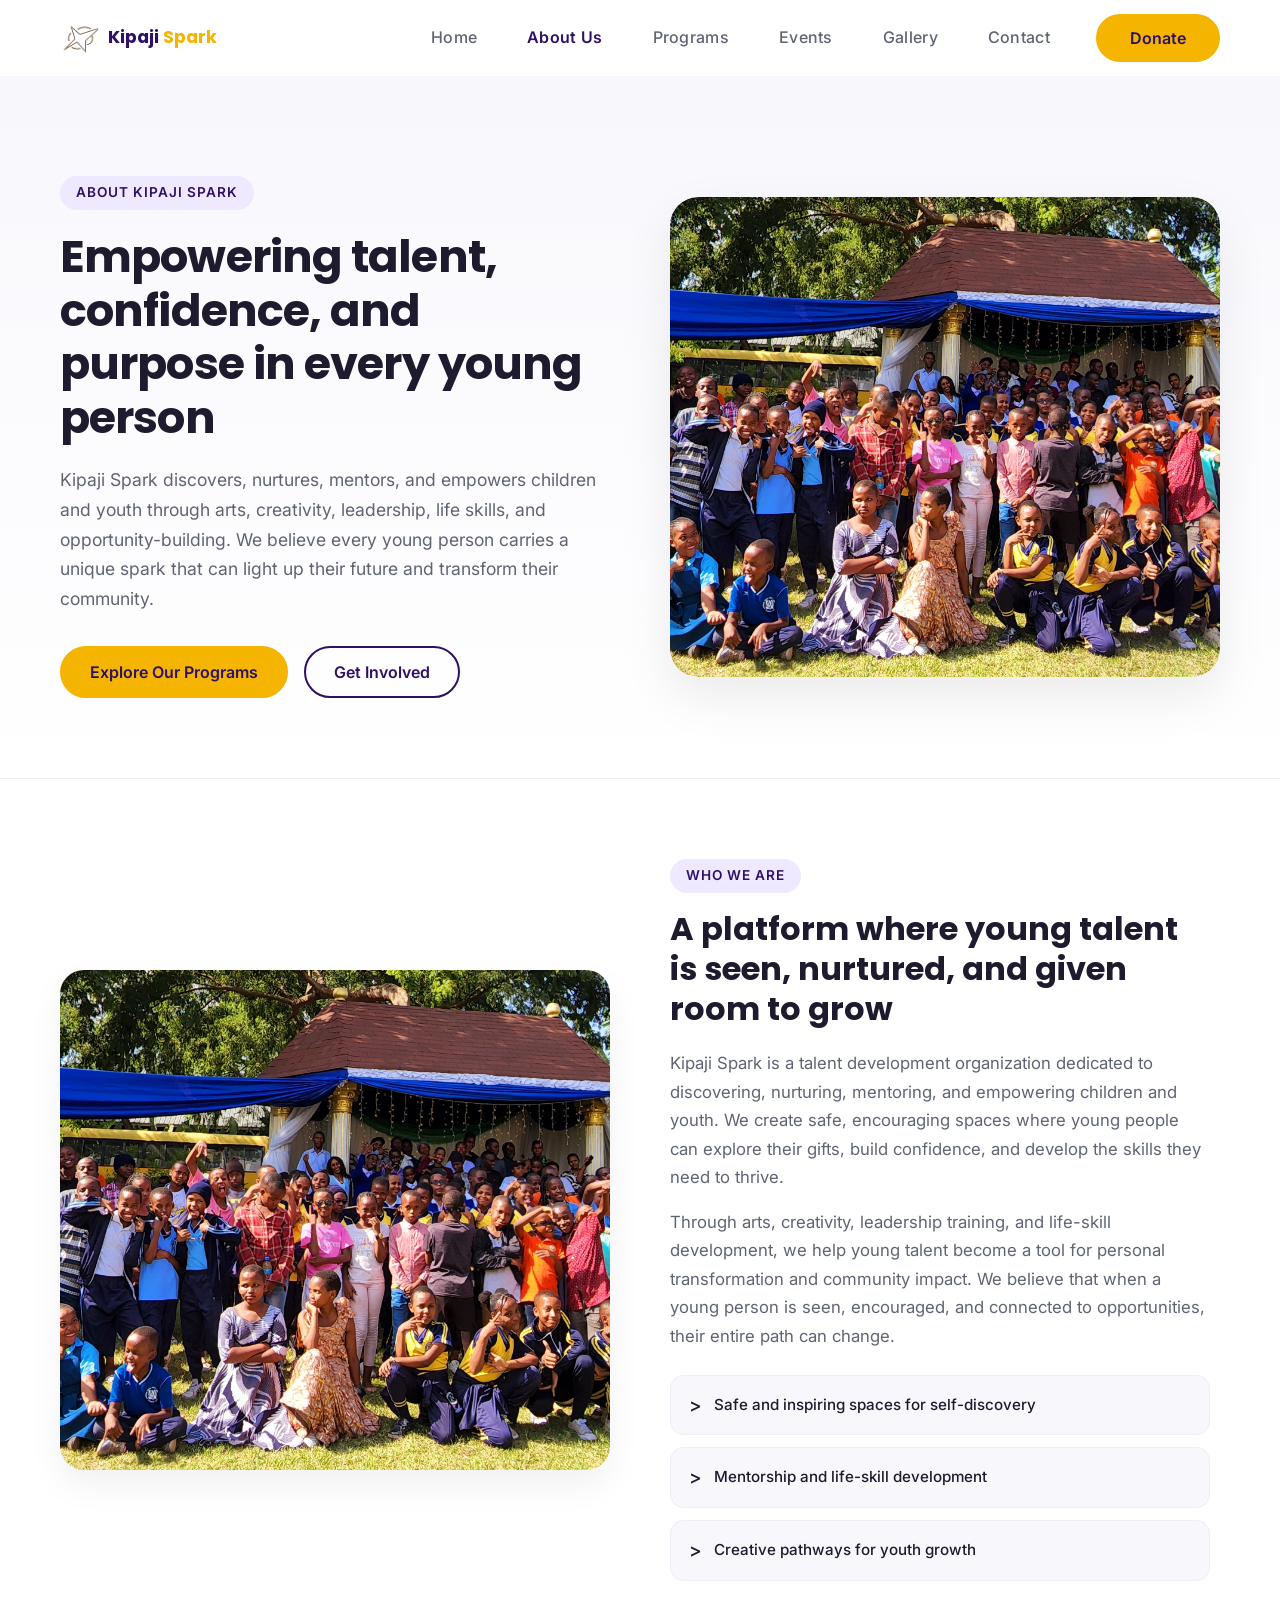
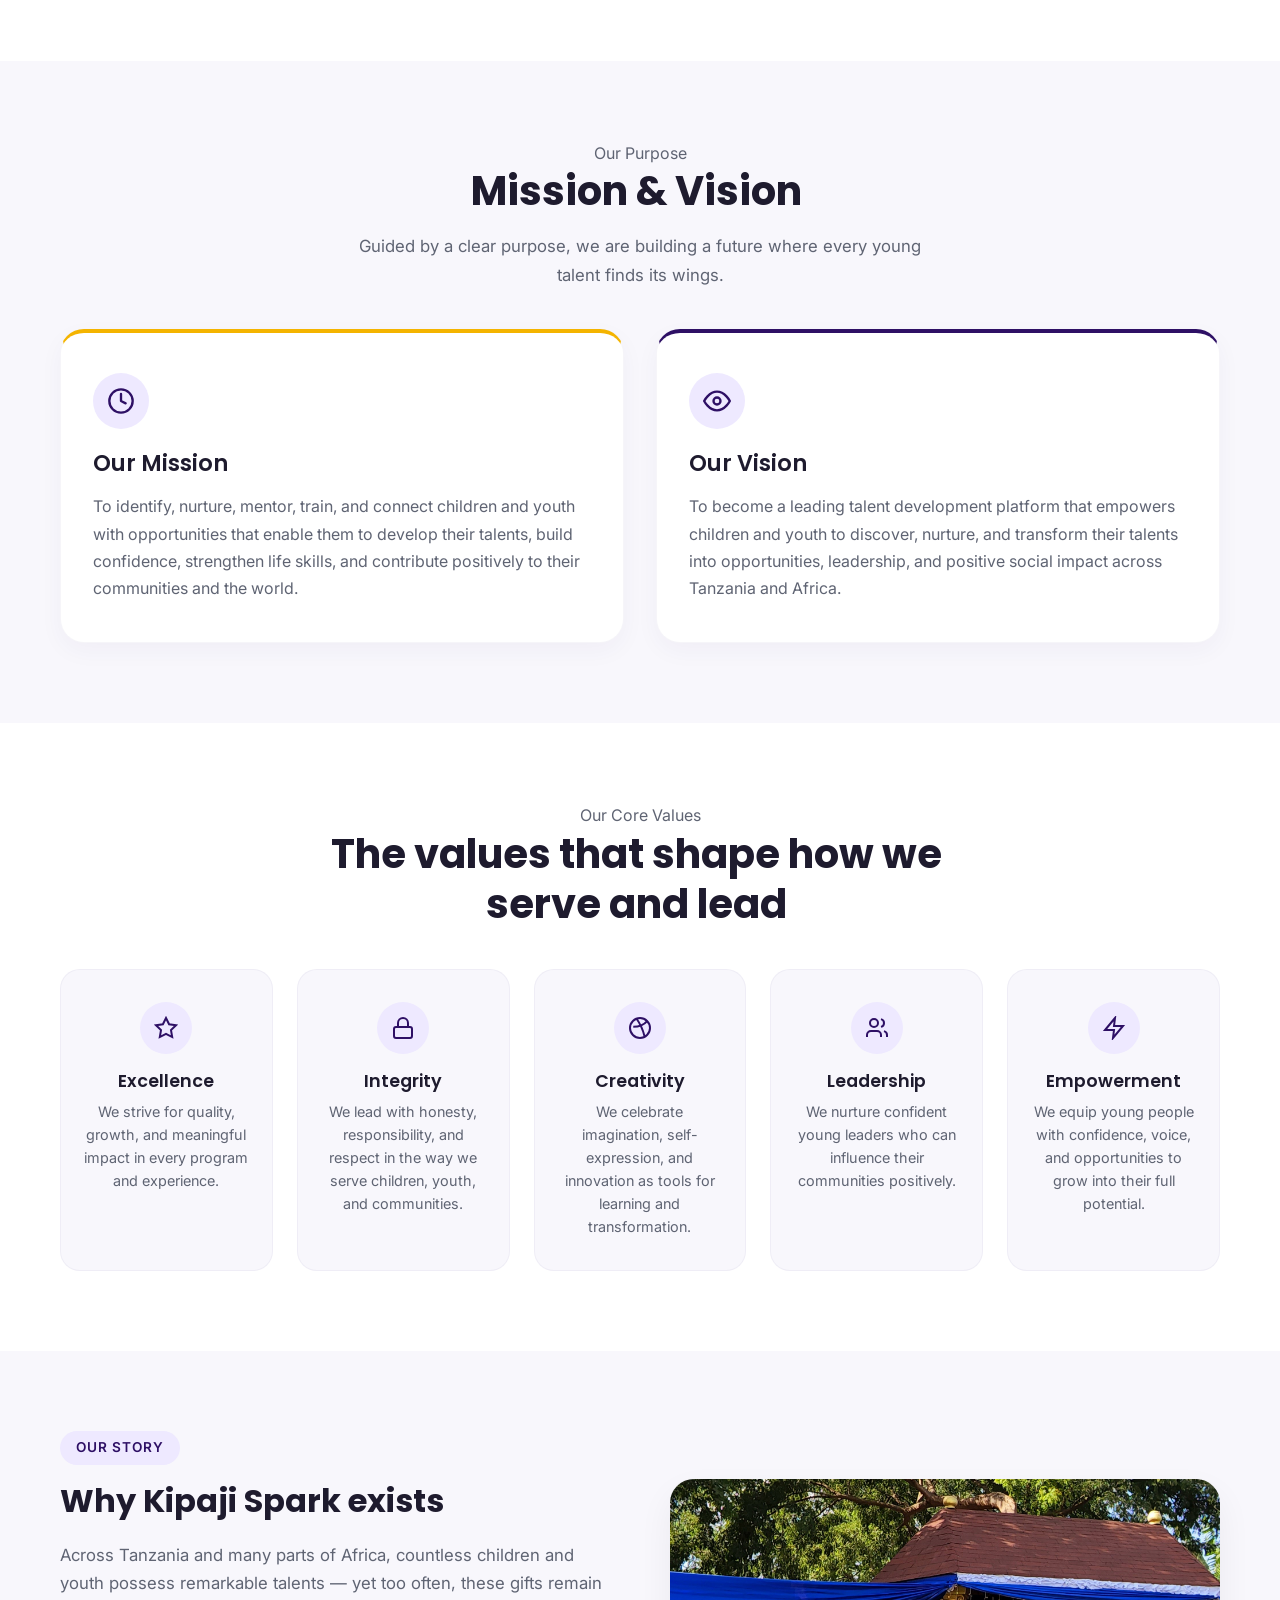
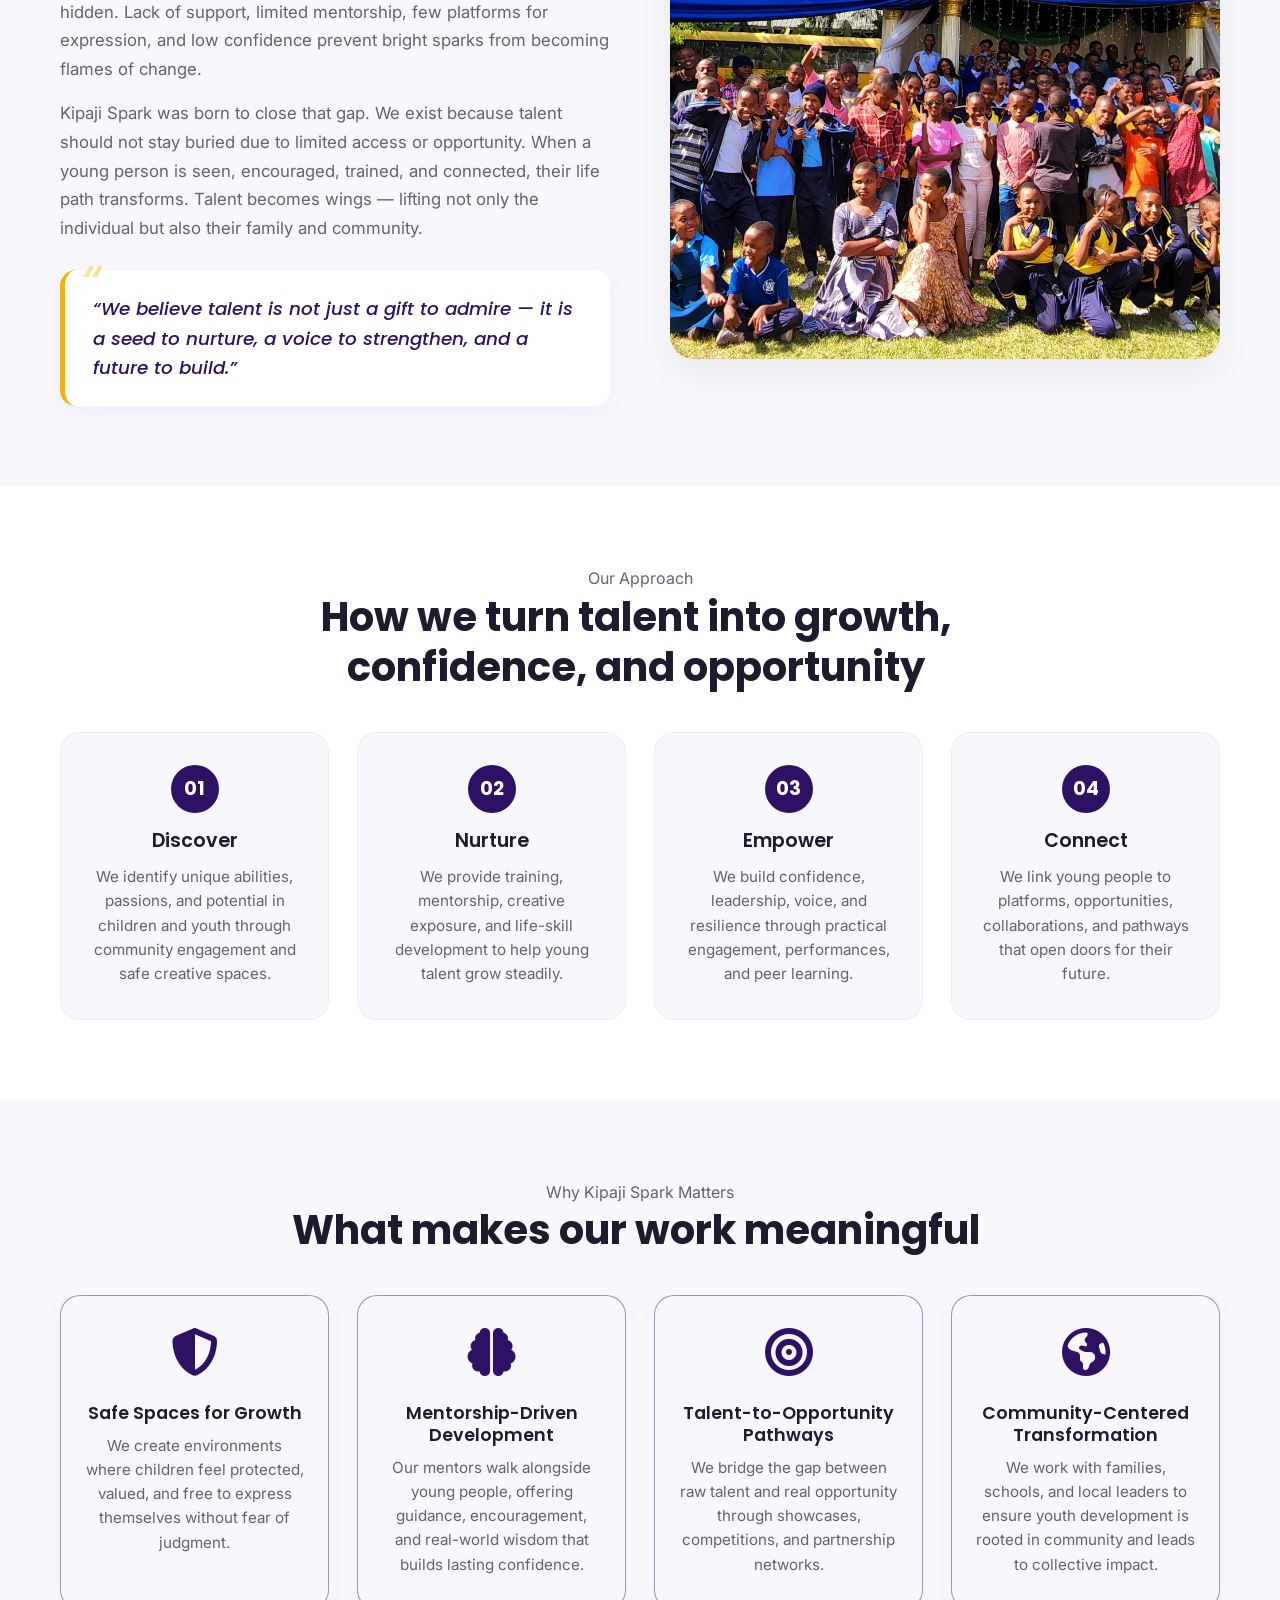
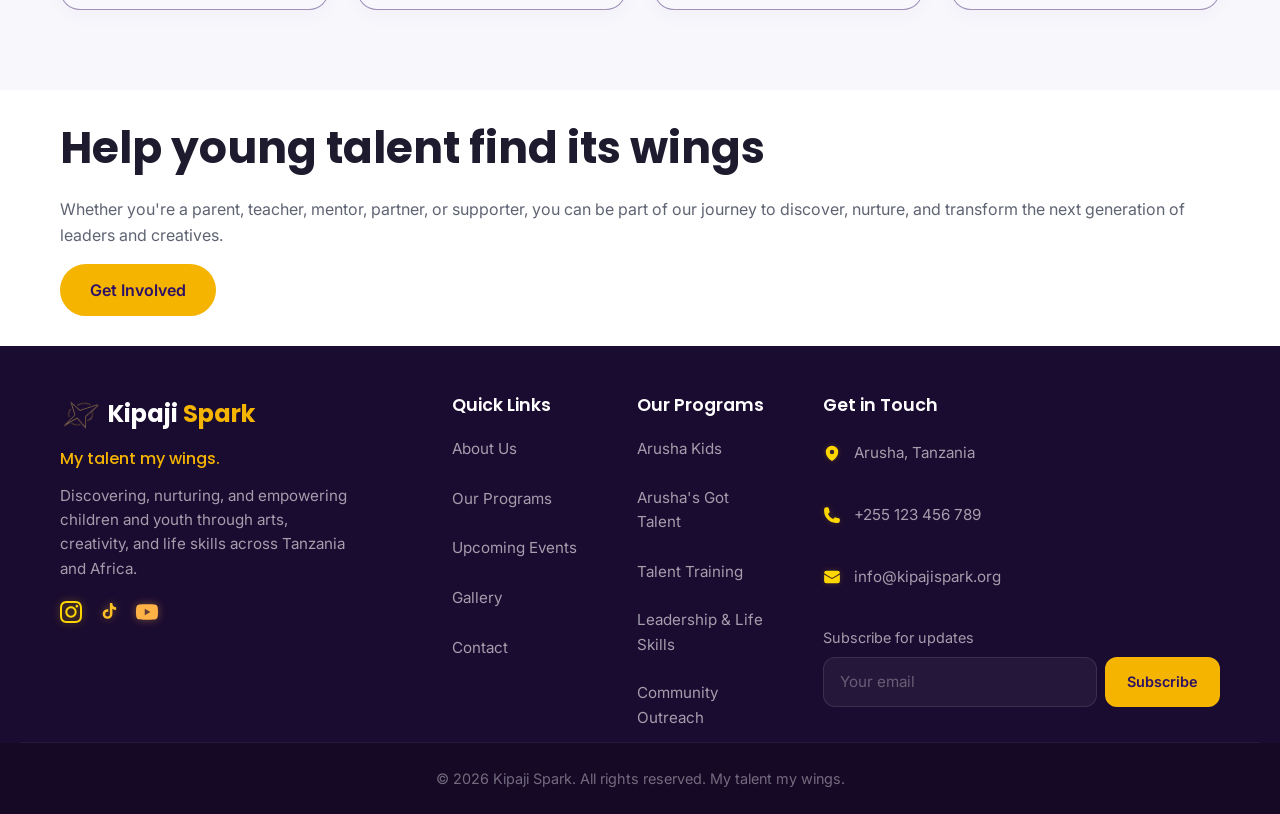
==== commit e62db7db: "social links and whatsapp floating button" ====
--- a/about.html
+++ b/about.html
@@ -35,6 +35,20 @@
     </button>
 
     <!-- ============================================ -->
+    <!-- WHATSAPP FLOATING BUTTON                     -->
+    <!-- ============================================ -->
+    <a href="https://wa.me/255697091553?text=Hello%20Kipaji%20Spark%2C%20I%27d%20like%20to%20know%20more%20about%20your%20programs" 
+    target="_blank" 
+    rel="noopener noreferrer" 
+    class="whatsapp-float" 
+    id="whatsappFloat" 
+    aria-label="Chat with us on WhatsApp">
+        <svg xmlns="http://www.w3.org/2000/svg" viewBox="0 0 24 24" fill="currentColor">
+            <path d="M17.472 14.382c-.297-.149-1.758-.867-2.03-.967-.273-.099-.471-.148-.67.15-.197.297-.767.966-.94 1.164-.173.199-.347.223-.644.075-.297-.15-1.255-.463-2.39-1.475-.883-.788-1.48-1.761-1.653-2.059-.173-.297-.018-.458.13-.606.134-.133.298-.347.446-.52.149-.174.198-.298.298-.497.099-.198.05-.371-.025-.52-.075-.149-.669-1.612-.916-2.207-.242-.579-.487-.5-.669-.51-.173-.008-.371-.01-.57-.01-.198 0-.52.074-.792.372-.272.297-1.04 1.016-1.04 2.479 0 1.462 1.065 2.875 1.213 3.074.149.198 2.096 3.2 5.077 4.487.709.306 1.262.489 1.694.625.712.227 1.36.195 1.871.118.571-.085 1.758-.719 2.006-1.413.248-.694.248-1.289.173-1.413-.074-.124-.272-.198-.57-.347m-5.421 7.403h-.004a9.87 9.87 0 01-5.031-1.378l-.361-.214-3.741.982.998-3.648-.235-.374a9.86 9.86 0 01-1.51-5.26c.001-5.45 4.436-9.884 9.888-9.884 2.64 0 5.122 1.03 6.988 2.898a9.825 9.825 0 012.893 6.994c-.003 5.45-4.437 9.884-9.885 9.884m8.413-18.297A11.815 11.815 0 0012.05 0C5.495 0 .16 5.335.157 11.892c0 2.096.547 4.142 1.588 5.945L.057 24l6.305-1.654a11.882 11.882 0 005.683 1.448h.005c6.554 0 11.89-5.335 11.893-11.893a11.821 11.821 0 00-3.48-8.413z"/>
+        </svg>
+    </a>
+
+    <!-- ============================================ -->
     <!-- HEADER / NAVIGATION (Shared System)           -->
     <!-- ============================================ -->
     <header class="site-header" id="site-header">
@@ -71,31 +85,17 @@
                 <div class="nav-social-footer">
                     <span class="social-label">Follow Us</span>
                     <div class="nav-social-icons">
-                        <a href="https://facebook.com/kipajispark" target="_blank" rel="noopener noreferrer" aria-label="Follow on Facebook" class="social-link">
-                            <svg xmlns="http://www.w3.org/2000/svg" viewBox="0 0 24 24" fill="currentColor">
-                                <path d="M24 12.073c0-6.627-5.373-12-12-12s-12 5.373-12 12c0 5.99 4.388 10.954 10.125 11.854v-8.385H7.078v-3.47h3.047V9.43c0-3.007 1.792-4.669 4.533-4.669 1.312 0 2.686.235 2.686.235v2.953H15.83c-1.491 0-1.956.925-1.956 1.874v2.25h3.328l-.532 3.47h-2.796v8.385C19.612 23.027 24 18.062 24 12.073z"/>
-                            </svg>
-                        </a>
-                        <a href="https://instagram.com/kipajispark" target="_blank" rel="noopener noreferrer" aria-label="Follow on Instagram" class="social-link">
-                            <svg xmlns="http://www.w3.org/2000/svg" viewBox="0 0 24 24" fill="currentColor">
-                                <path d="M12 2.163c3.204 0 3.584.012 4.85.07 3.252.148 4.771 1.691 4.919 4.919.058 1.265.069 1.645.069 4.849 0 3.205-.012 3.584-.069 4.849-.149 3.225-1.664 4.771-4.919 4.919-1.266.058-1.644.07-4.85.07-3.204 0-3.584-.012-4.849-.07-3.26-.149-4.771-1.699-4.919-4.92-.058-1.265-.07-1.644-.07-4.849 0-3.204.013-3.583.07-4.849.149-3.227 1.664-4.771 4.919-4.919 1.266-.057 1.645-.069 4.849-.069zm0-2.163c-3.259 0-3.667.014-4.947.072-4.358.2-6.78 2.618-6.98 6.98-.059 1.281-.073 1.689-.073 4.948 0 3.259.014 3.668.072 4.948.2 4.358 2.618 6.78 6.98 6.98 1.281.058 1.689.072 4.948.072 3.259 0 3.668-.014 4.948-.072 4.354-.2 6.782-2.618 6.979-6.98.059-1.28.073-1.689.073-4.948 0-3.259-.014-3.667-.072-4.947-.196-4.354-2.617-6.78-6.979-6.98-1.281-.059-1.69-.073-4.949-.073zm0 5.838c-3.403 0-6.162 2.759-6.162 6.162s2.759 6.163 6.162 6.163 6.162-2.759 6.162-6.163c0-3.403-2.759-6.162-6.162-6.162zm0 10.162c-2.209 0-4-1.79-4-4 0-2.209 1.791-4 4-4s4 1.791 4 4c0 2.21-1.791 4-4 4zm6.406-11.845c-.796 0-1.441.645-1.441 1.44s.645 1.44 1.441 1.44c.795 0 1.439-.645 1.439-1.44s-.644-1.44-1.439-1.44z"/>
-                            </svg>
-                        </a>
-                        <a href="https://twitter.com/kipajispark" target="_blank" rel="noopener noreferrer" aria-label="Follow on Twitter" class="social-link">
-                            <svg xmlns="http://www.w3.org/2000/svg" viewBox="0 0 24 24" fill="currentColor">
-                                <path d="M18.244 2.25h3.308l-7.227 8.26 8.502 11.24H16.17l-5.214-6.817L4.99 21.75H1.68l7.73-8.835L1.254 2.25H8.08l4.713 6.231zm-1.161 17.52h1.833L7.084 4.126H5.117z"/>
-                            </svg>
-                        </a>
-                        <a href="https://youtube.com/@kipajispark" target="_blank" rel="noopener noreferrer" aria-label="Subscribe on YouTube" class="social-link">
-                            <svg xmlns="http://www.w3.org/2000/svg" viewBox="0 0 24 24" fill="currentColor">
-                                <path d="M23.498 6.186a3.016 3.016 0 0 0-2.122-2.136C19.505 3.545 12 3.545 12 3.545s-7.505 0-9.377.505A3.017 3.017 0 0 0 .502 6.186C0 8.07 0 12 0 12s0 3.93.502 5.814a3.016 3.016 0 0 0 2.122 2.136c1.871.505 9.376.505 9.376.505s7.505 0 9.377-.505a3.015 3.015 0 0 0 2.122-2.136C24 15.93 24 12 24 12s0-3.93-.502-5.814zM9.545 15.568V8.432L15.818 12l-6.273 3.568z"/>
-                            </svg>
-                        </a>
-                        <a href="https://linkedin.com/company/kipajispark" target="_blank" rel="noopener noreferrer" aria-label="Follow on LinkedIn" class="social-link">
-                            <svg xmlns="http://www.w3.org/2000/svg" viewBox="0 0 24 24" fill="currentColor">
-                                <path d="M20.447 20.452h-3.554v-5.569c0-1.328-.027-3.037-1.852-3.037-1.853 0-2.136 1.445-2.136 2.939v5.667H9.351V9h3.414v1.561h.046c.477-.9 1.637-1.85 3.37-1.85 3.601 0 4.267 2.37 4.267 5.455v6.286zM5.337 7.433c-1.144 0-2.063-.926-2.063-2.065 0-1.138.92-2.063 2.063-2.063 1.14 0 2.064.925 2.064 2.063 0 1.139-.925 2.065-2.064 2.065zm1.782 13.019H3.555V9h3.564v11.452zM22.225 0H1.771C.792 0 0 .774 0 1.729v20.542C0 23.227.792 24 1.771 24h20.451C23.2 24 24 23.227 24 22.271V1.729C24 .774 23.2 0 22.222 0h.003z"/>
-                            </svg>
-                        </a>
+                        <a href="https://www.instagram.com/kipajispark_tz?igsh=MXZ3b2w2d3JpbGo3bg==" target="_blank" rel="noopener noreferrer" aria-label="Follow KIPAJI SPARK on Instagram" class="social-link">
+                        <svg xmlns="http://www.w3.org/2000/svg" viewBox="0 0 24 24" fill="currentColor" class="social-icon"><path d="M12 2.163c3.204 0 3.584.012 4.85.07 3.252.148 4.771 1.691 4.919 4.919.058 1.265.069 1.645.069 4.849 0 3.205-.012 3.584-.069 4.849-.149 3.225-1.664 4.771-4.919 4.919-1.266.058-1.644.07-4.85.07-3.204 0-3.584-.012-4.849-.07-3.26-.149-4.771-1.699-4.919-4.92-.058-1.265-.07-1.644-.07-4.849 0-3.204.013-3.583.07-4.849.149-3.227 1.664-4.771 4.919-4.919 1.266-.057 1.645-.069 4.849-.069zm0-2.163c-3.259 0-3.667.014-4.947.072-4.358.2-6.78 2.618-6.98 6.98-.059 1.281-.073 1.689-.073 4.948 0 3.259.014 3.668.072 4.948.2 4.358 2.618 6.78 6.98 6.98 1.281.058 1.689.072 4.948.072 3.259 0 3.668-.014 4.948-.072 4.354-.2 6.782-2.618 6.979-6.98.059-1.28.073-1.689.073-4.948 0-3.259-.014-3.667-.072-4.947-.196-4.354-2.617-6.78-6.979-6.98-1.281-.059-1.69-.073-4.949-.073zm0 5.838c-3.403 0-6.162 2.759-6.162 6.162s2.759 6.163 6.162 6.163 6.162-2.759 6.162-6.163c0-3.403-2.759-6.162-6.162-6.162zm0 10.162c-2.209 0-4-1.79-4-4 0-2.209 1.791-4 4-4s4 1.791 4 4c0 2.21-1.791 4-4 4zm6.406-11.845c-.796 0-1.441.645-1.441 1.44s.645 1.44 1.441 1.44c.795 0 1.439-.645 1.439-1.44s-.644-1.44-1.439-1.44z"/></svg>
+                    </a>
+                    <a href="https://www.tiktok.com/@kipajispark_tz?_r=1&_t=ZS-97y5X1iWm84" target="_blank" rel="noopener noreferrer" aria-label="Follow KIPAJI SPARK on TikTok" class="social-link">
+                        <svg xmlns="http://www.w3.org/2000/svg" viewBox="0 0 24 24" fill="currentColor" class="social-icon">
+                            <path d="M19.589 6.686a4.093 4.093 0 0 1-3.98-4.436h-2.643v12.077a2.56 2.56 0 0 1-2.557 2.56 2.56 2.56 0 0 1-2.557-2.56 2.56 2.56 0 0 1 2.557-2.56c.272 0 .529.045.775.126V8.947a5.31 5.31 0 0 0-.775-.073 5.31 5.31 0 0 0-5.31 5.31 5.31 5.31 0 0 0 5.31 5.31 5.31 5.31 0 0 0 5.31-5.31V8.547a6.904 6.904 0 0 0 4.03 1.303V6.686c-.011 0-.022 0-.033 0z"/>
+                        </svg>
+                    </a>
+                    <a href="https://youtube.com/@kipajispark?si=dhooBKffoszc910C" target="_blank" rel="noopener noreferrer" aria-label="Subscribe to KIPAJI SPARK on YouTube" class="social-link">
+                        <svg xmlns="http://www.w3.org/2000/svg" viewBox="0 0 24 24" fill="currentColor" class="social-icon"><path d="M23.498 6.186a3.016 3.016 0 0 0-2.122-2.136C19.505 3.545 12 3.545 12 3.545s-7.505 0-9.377.505A3.017 3.017 0 0 0 .502 6.186C0 8.07 0 12 0 12s0 3.93.502 5.814a3.016 3.016 0 0 0 2.122 2.136c1.871.505 9.376.505 9.376.505s7.505 0 9.377-.505a3.015 3.015 0 0 0 2.122-2.136C24 15.93 24 12 24 12s0-3.93-.502-5.814zM9.545 15.568V8.432L15.818 12l-6.273 3.568z"/></svg>
+                    </a>
                     </div>
                 </div>
             </nav>
@@ -406,20 +406,16 @@
                 <p class="footer-tagline">My talent my wings.</p>
                 <p class="footer-desc">Discovering, nurturing, and empowering children and youth through arts, creativity, and life skills across Tanzania and Africa.</p>
                 <div class="footer-socials">
-                    <a href="https://facebook.com/kipajispark" target="_blank" rel="noopener noreferrer" aria-label="Follow KIPAJI SPARK on Facebook" class="social-link">
-                        <svg xmlns="http://www.w3.org/2000/svg" viewBox="0 0 24 24" fill="currentColor" class="social-icon"><path d="M24 12.073c0-6.627-5.373-12-12-12s-12 5.373-12 12c0 5.99 4.388 10.954 10.125 11.854v-8.385H7.078v-3.47h3.047V9.43c0-3.007 1.792-4.669 4.533-4.669 1.312 0 2.686.235 2.686.235v2.953H15.83c-1.491 0-1.956.925-1.956 1.874v2.25h3.328l-.532 3.47h-2.796v8.385C19.612 23.027 24 18.062 24 12.073z"/></svg>
-                    </a>
-                    <a href="https://instagram.com/kipajispark" target="_blank" rel="noopener noreferrer" aria-label="Follow KIPAJI SPARK on Instagram" class="social-link">
+                    <a href="https://www.instagram.com/kipajispark_tz?igsh=MXZ3b2w2d3JpbGo3bg==" target="_blank" rel="noopener noreferrer" aria-label="Follow KIPAJI SPARK on Instagram" class="social-link">
                         <svg xmlns="http://www.w3.org/2000/svg" viewBox="0 0 24 24" fill="currentColor" class="social-icon"><path d="M12 2.163c3.204 0 3.584.012 4.85.07 3.252.148 4.771 1.691 4.919 4.919.058 1.265.069 1.645.069 4.849 0 3.205-.012 3.584-.069 4.849-.149 3.225-1.664 4.771-4.919 4.919-1.266.058-1.644.07-4.85.07-3.204 0-3.584-.012-4.849-.07-3.26-.149-4.771-1.699-4.919-4.92-.058-1.265-.07-1.644-.07-4.849 0-3.204.013-3.583.07-4.849.149-3.227 1.664-4.771 4.919-4.919 1.266-.057 1.645-.069 4.849-.069zm0-2.163c-3.259 0-3.667.014-4.947.072-4.358.2-6.78 2.618-6.98 6.98-.059 1.281-.073 1.689-.073 4.948 0 3.259.014 3.668.072 4.948.2 4.358 2.618 6.78 6.98 6.98 1.281.058 1.689.072 4.948.072 3.259 0 3.668-.014 4.948-.072 4.354-.2 6.782-2.618 6.979-6.98.059-1.28.073-1.689.073-4.948 0-3.259-.014-3.667-.072-4.947-.196-4.354-2.617-6.78-6.979-6.98-1.281-.059-1.69-.073-4.949-.073zm0 5.838c-3.403 0-6.162 2.759-6.162 6.162s2.759 6.163 6.162 6.163 6.162-2.759 6.162-6.163c0-3.403-2.759-6.162-6.162-6.162zm0 10.162c-2.209 0-4-1.79-4-4 0-2.209 1.791-4 4-4s4 1.791 4 4c0 2.21-1.791 4-4 4zm6.406-11.845c-.796 0-1.441.645-1.441 1.44s.645 1.44 1.441 1.44c.795 0 1.439-.645 1.439-1.44s-.644-1.44-1.439-1.44z"/></svg>
                     </a>
-                    <a href="https://twitter.com/kipajispark" target="_blank" rel="noopener noreferrer" aria-label="Follow KIPAJI SPARK on Twitter" class="social-link">
-                        <svg xmlns="http://www.w3.org/2000/svg" viewBox="0 0 24 24" fill="currentColor" class="social-icon"><path d="M18.244 2.25h3.308l-7.227 8.26 8.502 11.24H16.17l-5.214-6.817L4.99 21.75H1.68l7.73-8.835L1.254 2.25H8.08l4.713 6.231zm-1.161 17.52h1.833L7.084 4.126H5.117z"/></svg>
-                    </a>
-                    <a href="https://youtube.com/@kipajispark" target="_blank" rel="noopener noreferrer" aria-label="Subscribe to KIPAJI SPARK on YouTube" class="social-link">
+                    <a href="https://www.tiktok.com/@kipajispark_tz?_r=1&_t=ZS-97y5X1iWm84" target="_blank" rel="noopener noreferrer" aria-label="Follow KIPAJI SPARK on TikTok" class="social-link">
+                        <svg xmlns="http://www.w3.org/2000/svg" viewBox="0 0 24 24" fill="currentColor" class="social-icon">
+                            <path d="M19.589 6.686a4.093 4.093 0 0 1-3.98-4.436h-2.643v12.077a2.56 2.56 0 0 1-2.557 2.56 2.56 2.56 0 0 1-2.557-2.56 2.56 2.56 0 0 1 2.557-2.56c.272 0 .529.045.775.126V8.947a5.31 5.31 0 0 0-.775-.073 5.31 5.31 0 0 0-5.31 5.31 5.31 5.31 0 0 0 5.31 5.31 5.31 5.31 0 0 0 5.31-5.31V8.547a6.904 6.904 0 0 0 4.03 1.303V6.686c-.011 0-.022 0-.033 0z"/>
+                        </svg>
+                    </a>
+                    <a href="https://youtube.com/@kipajispark?si=dhooBKffoszc910C" target="_blank" rel="noopener noreferrer" aria-label="Subscribe to KIPAJI SPARK on YouTube" class="social-link">
                         <svg xmlns="http://www.w3.org/2000/svg" viewBox="0 0 24 24" fill="currentColor" class="social-icon"><path d="M23.498 6.186a3.016 3.016 0 0 0-2.122-2.136C19.505 3.545 12 3.545 12 3.545s-7.505 0-9.377.505A3.017 3.017 0 0 0 .502 6.186C0 8.07 0 12 0 12s0 3.93.502 5.814a3.016 3.016 0 0 0 2.122 2.136c1.871.505 9.376.505 9.376.505s7.505 0 9.377-.505a3.015 3.015 0 0 0 2.122-2.136C24 15.93 24 12 24 12s0-3.93-.502-5.814zM9.545 15.568V8.432L15.818 12l-6.273 3.568z"/></svg>
-                    </a>
-                    <a href="https://linkedin.com/company/kipajispark" target="_blank" rel="noopener noreferrer" aria-label="Follow KIPAJI SPARK on LinkedIn" class="social-link">
-                        <svg xmlns="http://www.w3.org/2000/svg" viewBox="0 0 24 24" fill="currentColor" class="social-icon"><path d="M20.447 20.452h-3.554v-5.569c0-1.328-.027-3.037-1.852-3.037-1.853 0-2.136 1.445-2.136 2.939v5.667H9.351V9h3.414v1.561h.046c.477-.9 1.637-1.85 3.37-1.85 3.601 0 4.267 2.37 4.267 5.455v6.286zM5.337 7.433c-1.144 0-2.063-.926-2.063-2.065 0-1.138.92-2.063 2.063-2.063 1.14 0 2.064.925 2.064 2.063 0 1.139-.925 2.065-2.064 2.065zm1.782 13.019H3.555V9h3.564v11.452zM22.225 0H1.771C.792 0 0 .774 0 1.729v20.542C0 23.227.792 24 1.771 24h20.451C23.2 24 24 23.227 24 22.271V1.729C24 .774 23.2 0 22.222 0h.003z"/></svg>
                     </a>
                 </div>
             </div>
--- a/assets/css/responsive.css
+++ b/assets/css/responsive.css
@@ -82,7 +82,7 @@
 }
 
 /* ==========================================================
-   HEADER / NAVIGATION - Mobile First
+   HEADER / NAVIGATION - Mobile First (Sticky Navigation)
    ========================================================== */
 
 /* Prevent horizontal scroll on mobile */
@@ -93,25 +93,53 @@
     position: relative;
 }
 
+/* Add padding to body to prevent content from hiding behind fixed header */
+body {
+    padding-top: var(--header-height);
+}
+
 .site-header {
     overflow: visible;
-    transition: transform 0.4s cubic-bezier(0.22, 1, 0.36, 1);
-    position: sticky;
+    position: fixed;
     top: 0;
+    left: 0;
+    right: 0;
     z-index: 1000;
     background: rgba(255, 255, 255, 0.95);
     backdrop-filter: blur(12px);
     -webkit-backdrop-filter: blur(12px);
     border-bottom: 1px solid rgba(46, 16, 101, 0.06);
-}
-
-/* Hide header when scrolling down, show when scrolling up */
+    /* Enhanced transition for smooth auto-hide */
+    transition: transform 0.5s cubic-bezier(0.22, 1, 0.36, 1), 
+                box-shadow 0.3s ease,
+                background 0.3s ease;
+    will-change: transform;
+    height: var(--header-height);
+}
+
+/* Auto-hide header with improved behavior */
 .site-header.hide-header {
     transform: translateY(-100%);
+    /* Add shadow when hiding to create depth effect */
+    box-shadow: 0 2px 20px rgba(0, 0, 0, 0.08);
 }
 
 .site-header.show-header {
     transform: translateY(0);
+    /* Smooth shadow appearance when showing */
+    box-shadow: 0 2px 24px rgba(46, 16, 101, 0.06);
+}
+
+/* Additional state for when header is at top */
+.site-header.at-top {
+    box-shadow: none;
+    border-bottom-color: transparent;
+}
+
+/* Scrolled state for sticky header */
+.site-header.scrolled {
+    box-shadow: 0 2px 24px rgba(46, 16, 101, 0.08);
+    border-bottom-color: rgba(46, 16, 101, 0.08);
 }
 
 .header-container {
@@ -645,6 +673,11 @@
         --header-height-scrolled: 60px;
     }
 
+    /* Update body padding for larger header */
+    body {
+        padding-top: var(--header-height);
+    }
+
     .section-title {
         font-size: 2rem;
     }
@@ -821,11 +854,7 @@
         background: rgba(255, 255, 255, 0.92);
         backdrop-filter: blur(12px);
         -webkit-backdrop-filter: blur(12px);
-    }
-
-    .site-header.scrolled {
-        box-shadow: 0 2px 24px rgba(46, 16, 101, 0.08);
-        border-bottom-color: rgba(46, 16, 101, 0.08);
+        height: var(--header-height);
     }
 
     .card {
@@ -876,6 +905,11 @@
         --container-padding: 32px;
         --header-height: 76px;
         --header-height-scrolled: 64px;
+    }
+
+    /* Update body padding for desktop header */
+    body {
+        padding-top: var(--header-height);
     }
 
     .section-title {
@@ -1103,4 +1137,158 @@
     .nav-actions .btn:active {
         transform: scale(0.95);
     }
+}
+
+/* ==========================================================
+   WHATSAPP FLOATING BUTTON - Glassmorphism Style
+   ========================================================== */
+
+.whatsapp-float {
+    position: fixed;
+    bottom: 88px; /* Position above back-to-top button (which is at 24px + 52px height + 12px gap) */
+    right: 24px;
+    width: 56px;
+    height: 56px;
+    border-radius: 50%;
+    background: rgba(37, 211, 102, 0.85);
+    backdrop-filter: blur(12px);
+    -webkit-backdrop-filter: blur(12px);
+    color: #ffffff;
+    border: 1px solid rgba(255, 255, 255, 0.3);
+    box-shadow: 
+        0 8px 32px rgba(37, 211, 102, 0.35),
+        inset 0 1px 0 rgba(255, 255, 255, 0.4);
+    display: flex;
+    align-items: center;
+    justify-content: center;
+    text-decoration: none;
+    transition: all 0.3s cubic-bezier(0.34, 1.56, 0.64, 1);
+    z-index: 999;
+    opacity: 1;
+    visibility: visible;
+    transform: scale(1);
+    will-change: transform, box-shadow;
+}
+
+.whatsapp-float svg {
+    width: 28px;
+    height: 28px;
+    fill: currentColor;
+    transition: transform 0.3s ease;
+}
+
+/* Hover effects */
+.whatsapp-float:hover {
+    transform: translateY(-4px) scale(1.08);
+    background: rgba(37, 211, 102, 0.95);
+    box-shadow: 
+        0 12px 40px rgba(37, 211, 102, 0.45),
+        inset 0 1px 0 rgba(255, 255, 255, 0.5);
+    border-color: rgba(255, 255, 255, 0.5);
+}
+
+.whatsapp-float:hover svg {
+    transform: scale(1.1) rotate(-5deg);
+}
+
+/* Active/Pressed state */
+.whatsapp-float:active {
+    transform: scale(0.92);
+    transition-duration: 0.1s;
+}
+
+/* Pulse animation for attention */
+@keyframes whatsappPulse {
+    0% {
+        box-shadow: 0 0 0 0 rgba(37, 211, 102, 0.4);
+    }
+    70% {
+        box-shadow: 0 0 0 15px rgba(37, 211, 102, 0);
+    }
+    100% {
+        box-shadow: 0 0 0 0 rgba(37, 211, 102, 0);
+    }
+}
+
+.whatsapp-float {
+    animation: whatsappPulse 2.5s ease-in-out infinite;
+}
+
+.whatsapp-float:hover {
+    animation-play-state: paused;
+}
+
+/* ==========================================================
+   WHATSAPP FLOATING BUTTON - TABLET (576px and up)
+   ========================================================== */
+@media (min-width: 576px) {
+    .whatsapp-float {
+        bottom: 96px;
+        right: 32px;
+        width: 60px;
+        height: 60px;
+    }
+    .whatsapp-float svg {
+        width: 30px;
+        height: 30px;
+    }
+}
+
+/* ==========================================================
+   WHATSAPP FLOATING BUTTON - TABLET LANDSCAPE (769px and up)
+   ========================================================== */
+@media (min-width: 769px) {
+    .whatsapp-float {
+        bottom: 108px;
+        right: 40px;
+        width: 64px;
+        height: 64px;
+    }
+    .whatsapp-float svg {
+        width: 32px;
+        height: 32px;
+    }
+}
+
+/* ==========================================================
+   WHATSAPP FLOATING BUTTON - DESKTOP (992px and up)
+   ========================================================== */
+@media (min-width: 992px) {
+    .whatsapp-float {
+        bottom: 116px;
+        right: 40px;
+        width: 64px;
+        height: 64px;
+    }
+}
+
+/* ==========================================================
+   WHATSAPP FLOATING BUTTON - ACCESSIBILITY
+   ========================================================== */
+@media (prefers-reduced-motion: reduce) {
+    .whatsapp-float {
+        animation: none !important;
+    }
+    .whatsapp-float:hover svg {
+        transform: none !important;
+    }
+    .whatsapp-float svg {
+        transition: none !important;
+    }
+}
+
+/* Touch device optimization */
+@media (hover: none) and (pointer: coarse) {
+    .whatsapp-float {
+        width: 60px;
+        height: 60px;
+        bottom: 88px;
+        right: 24px;
+    }
+    .whatsapp-float:active {
+        transform: scale(0.9);
+    }
+    .whatsapp-float:hover {
+        transform: scale(1);
+    }
 }
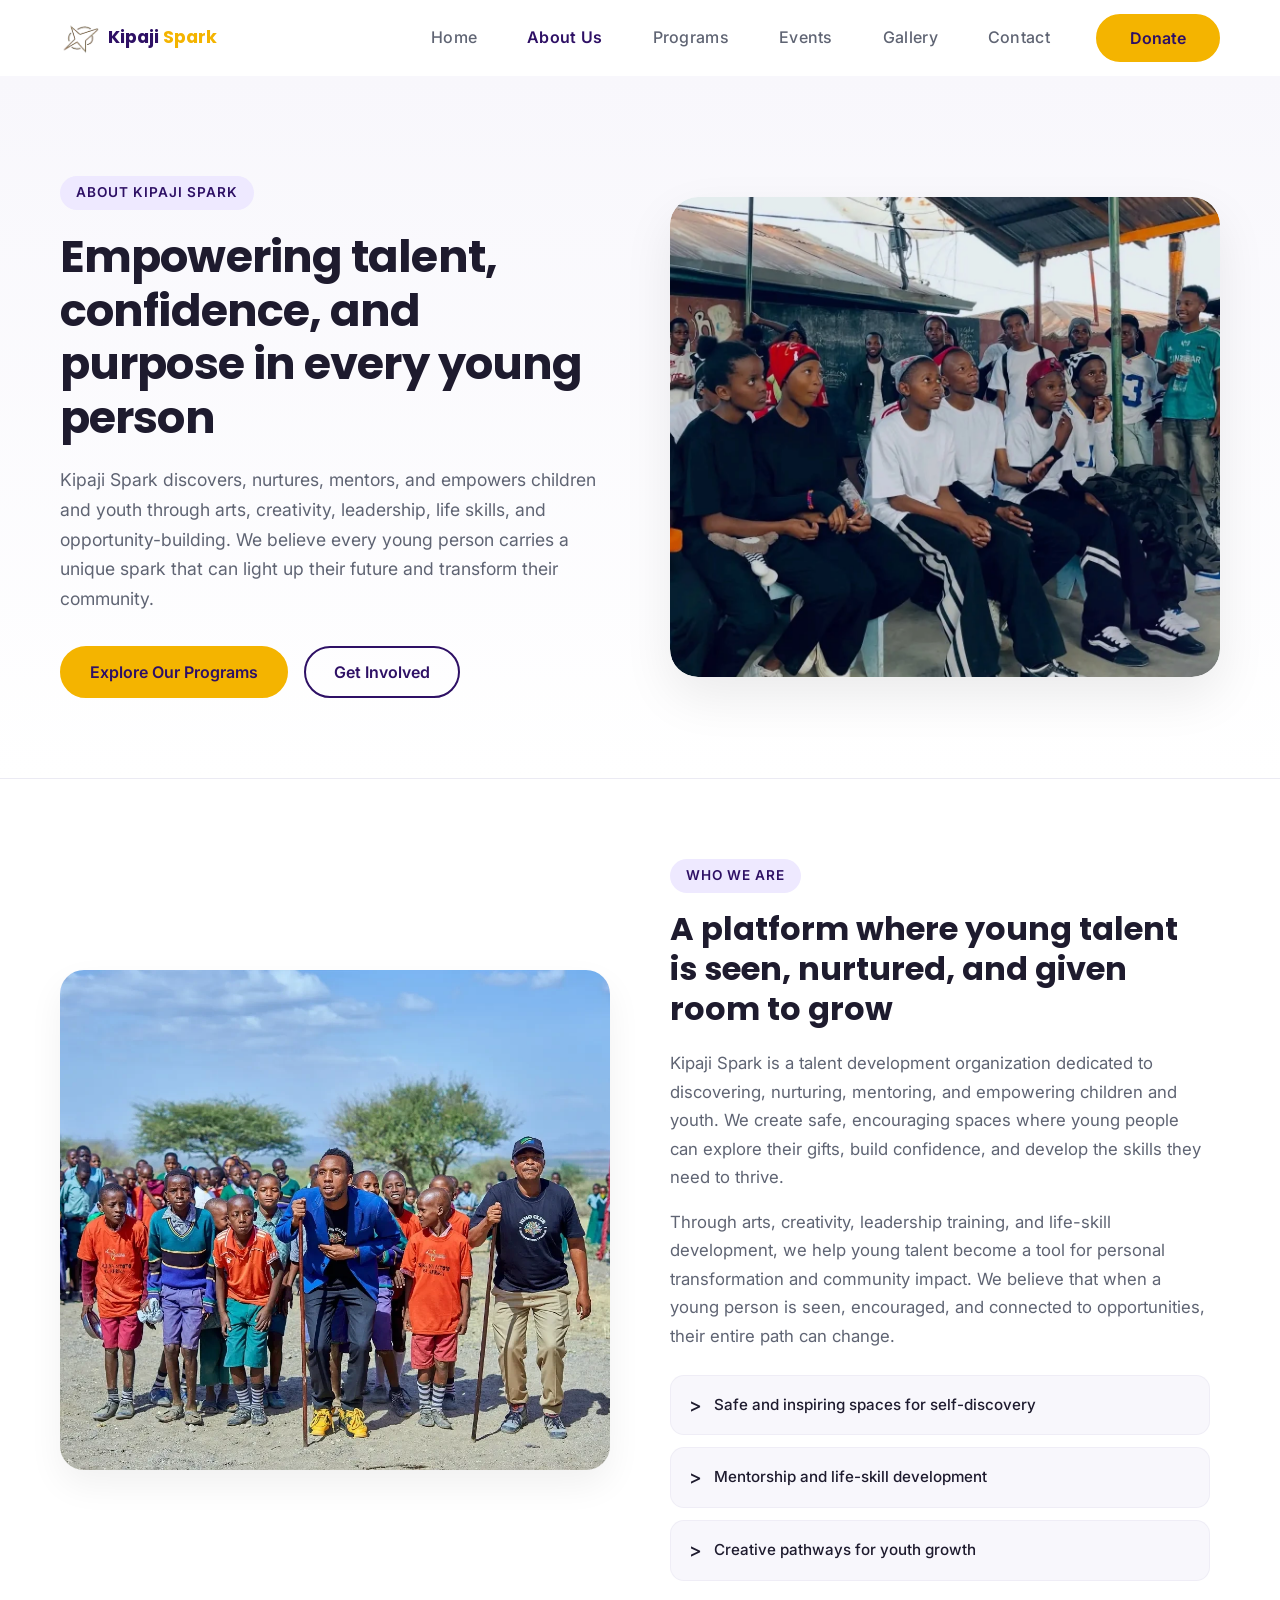
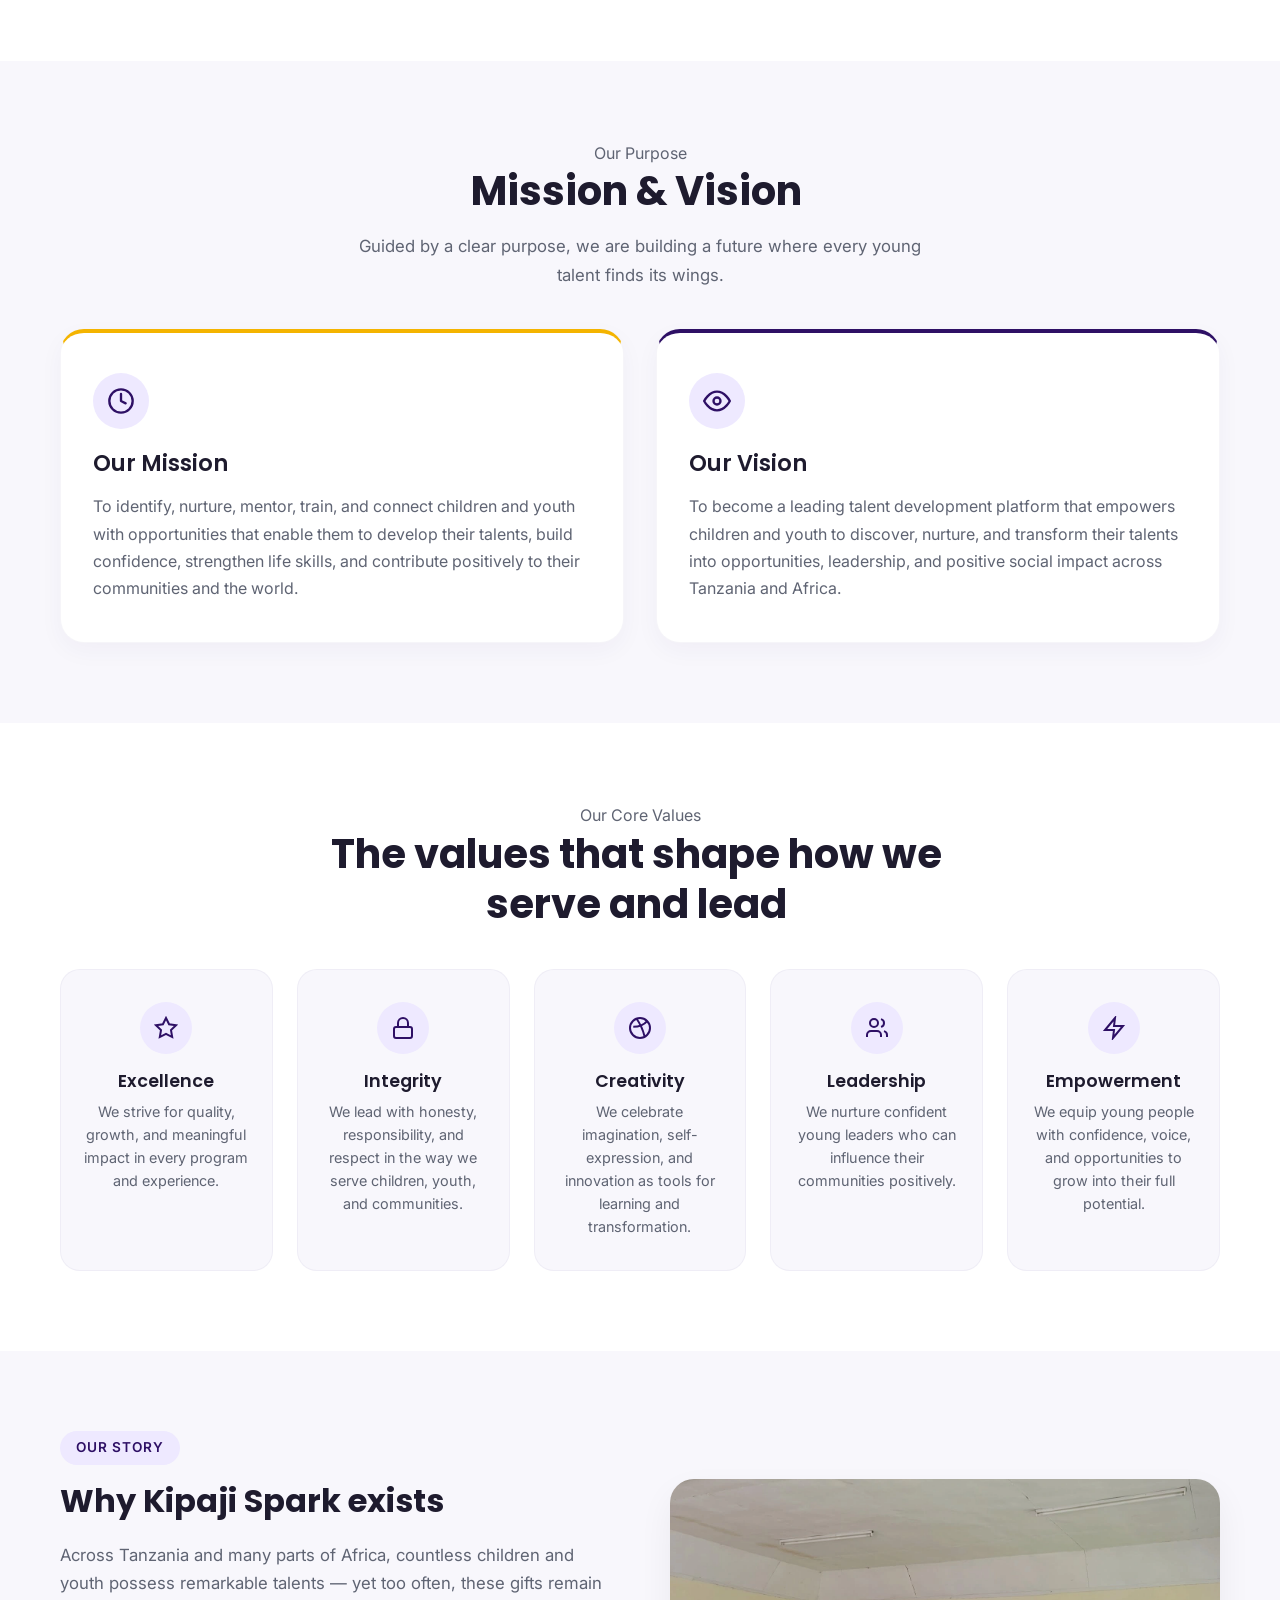
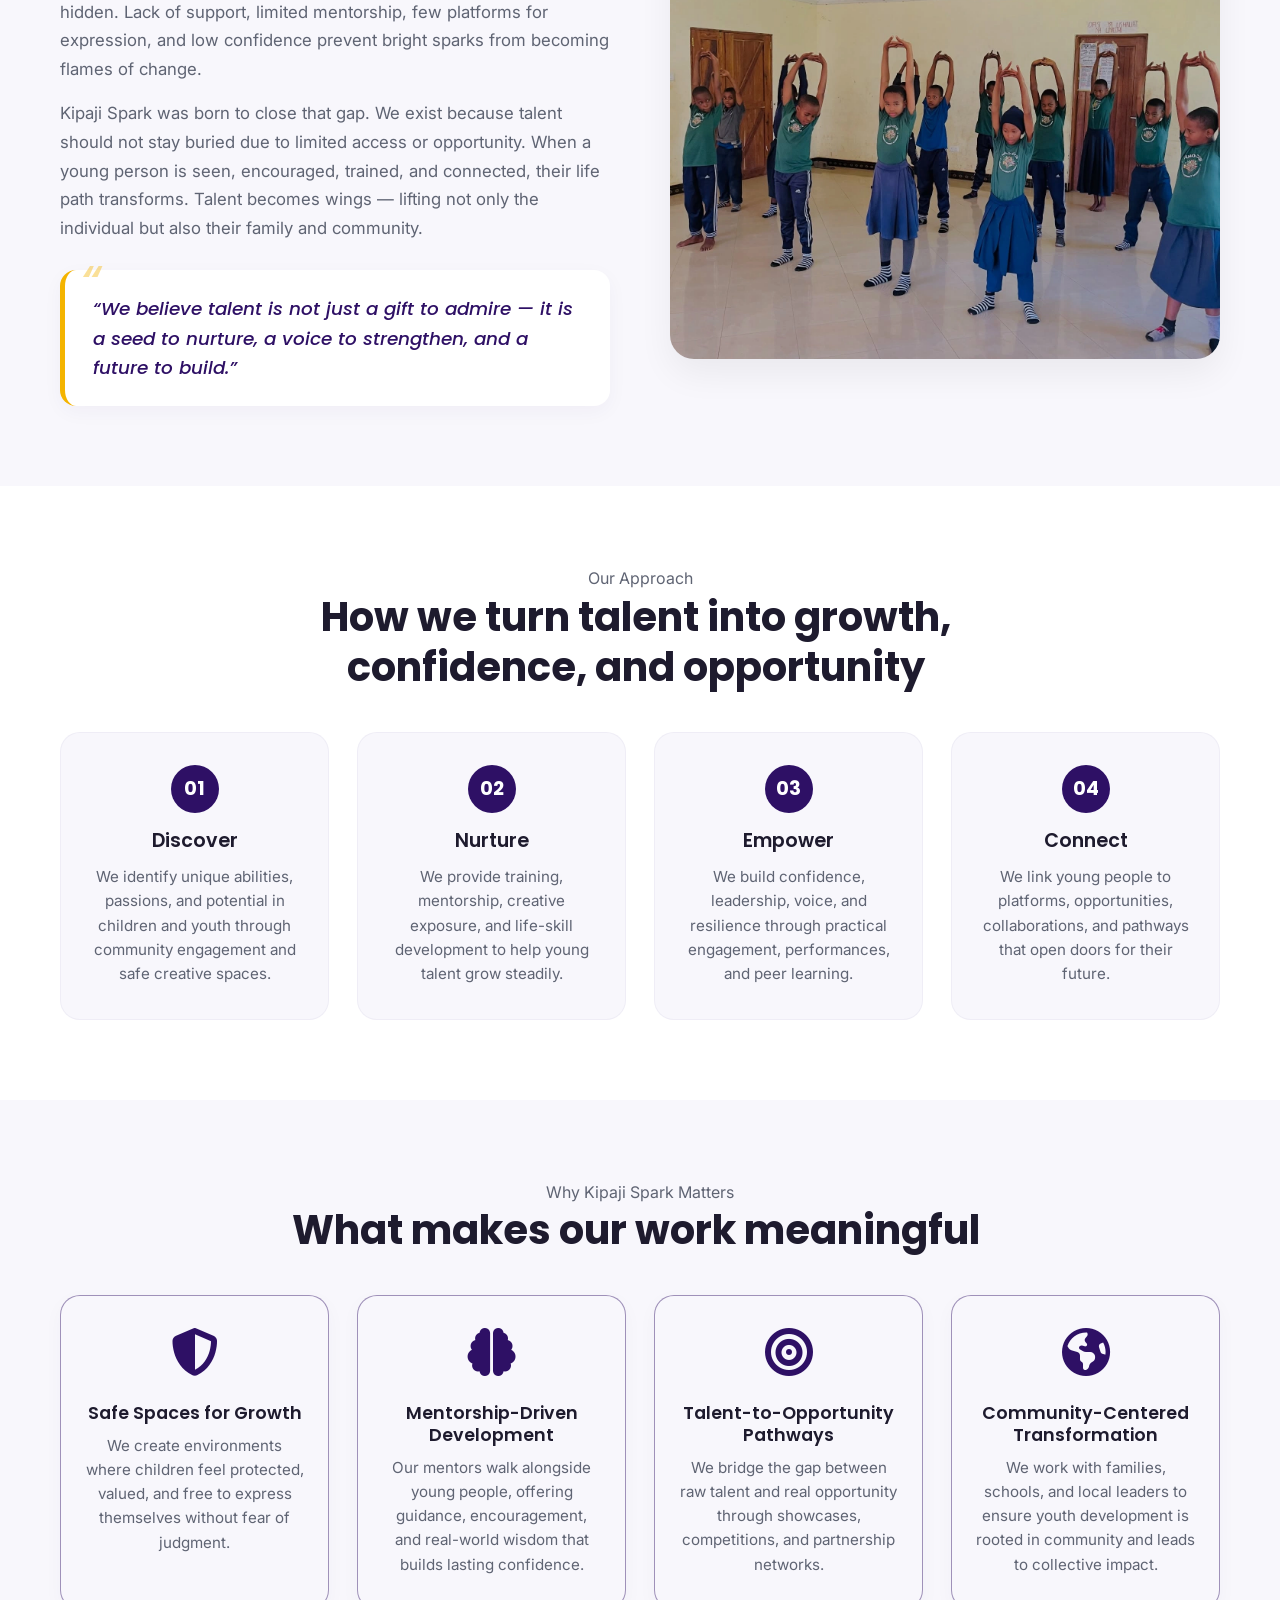
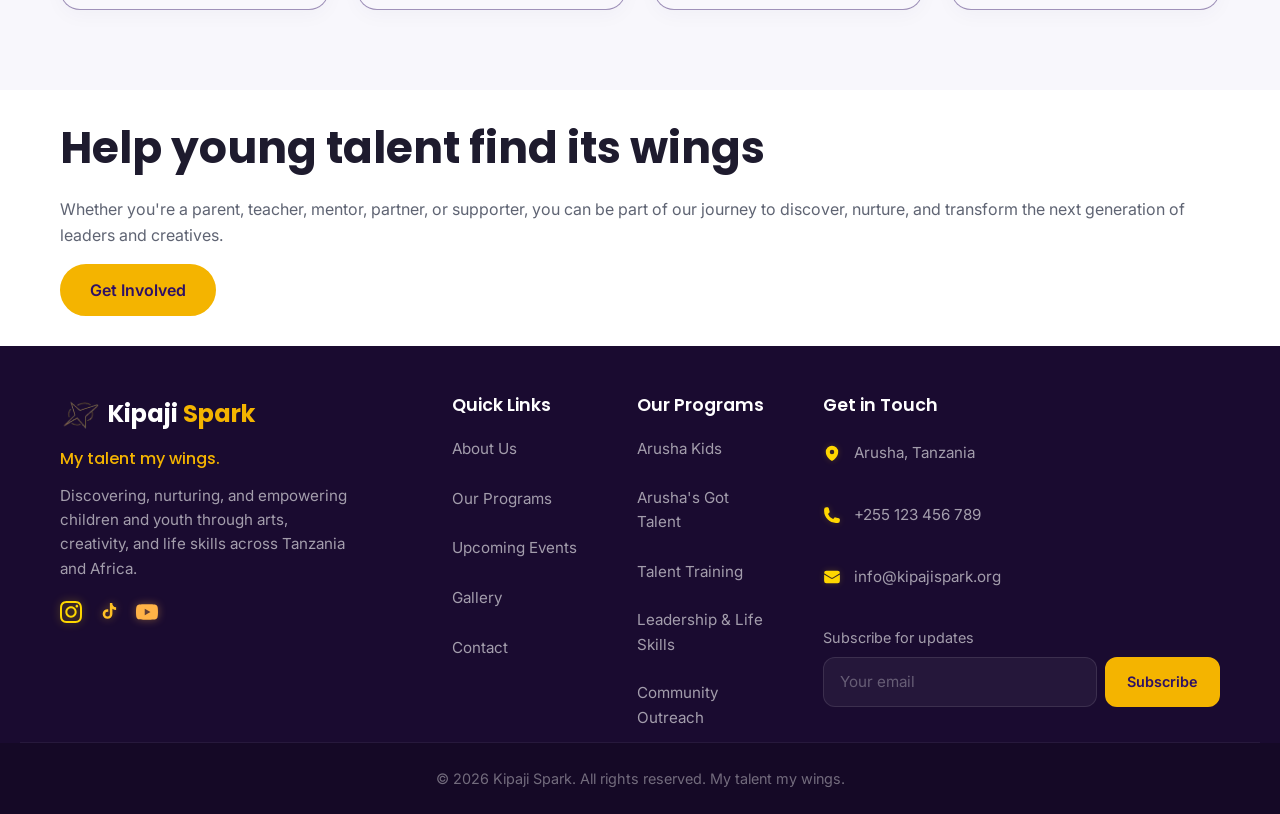
==== commit ef8078da: "Images upload for each page and added donation page under construction" ====
--- a/about.html
+++ b/about.html
@@ -55,7 +55,7 @@
         <div class="container header-container">
             <div class="logo-wrapper">
                 <a href="index.html" class="logo-link">
-                    <img src="assets/images/logo/logo.png" alt="KIPAJI SPARK Logo" class="logo-icon">
+                    <img src="assets/images/logo/logo.webp" alt="KIPAJI SPARK Logo" class="logo-icon">
                     <span class="logo-text">Kipaji <span class="logo-highlight">Spark</span></span>
                 </a>
             </div>
@@ -132,7 +132,7 @@
                     </div>
                     <div class="about-hero-image reveal fade-up">
                         <div class="about-hero-image-wrapper">
-                            <img src="assets/images/kids.jpeg" alt="Young participants engaged in a creative workshop at Kipaji Spark" />
+                            <img src="assets/images/about/about-one.webp" alt="Young participants engaged in a creative workshop at Kipaji Spark" />
                             <div class="deco-shape deco-purple-blob"></div>
                         </div>
                     </div>
@@ -147,7 +147,7 @@
             <div class="container">
                 <div class="about-overview-grid">
                     <div class="about-overview-image reveal fade-left">
-                        <img src="assets/images/kids.jpeg" alt="Children and mentors sharing a joyful moment during a Kipaji Spark session" />
+                        <img src="assets/images/about/about-two.webp" alt="Children and mentors sharing a joyful moment during a Kipaji Spark session" />
                     </div>
                     <div class="about-overview-content reveal fade-right">
                         <span class="section-eyebrow">Who We Are</span>
@@ -291,7 +291,7 @@
                         </blockquote>
                     </div>
                     <div class="story-image reveal fade-right">
-                        <img src="assets/images/kids.jpeg" alt="A mentor guiding children during a creative arts workshop at Kipaji Spark" />
+                        <img src="assets/images/about/about-three.webp" alt="Children guided during a creative dancing workshop at Kipaji Spark" />
                     </div>
                 </div>
             </div>
@@ -400,7 +400,7 @@
         <div class="container footer-container">
             <div class="footer-column footer-brand">
                 <div class="footer-logo">
-                    <img src="assets/images/logo/logo.png" alt="KIPAJI SPARK Logo" class="logo-icon">
+                    <img src="assets/images/logo/logo.webp" alt="KIPAJI SPARK Logo" class="logo-icon">
                     <span class="logo-text">Kipaji <span class="logo-highlight">Spark</span></span>
                 </div>
                 <p class="footer-tagline">My talent my wings.</p>
